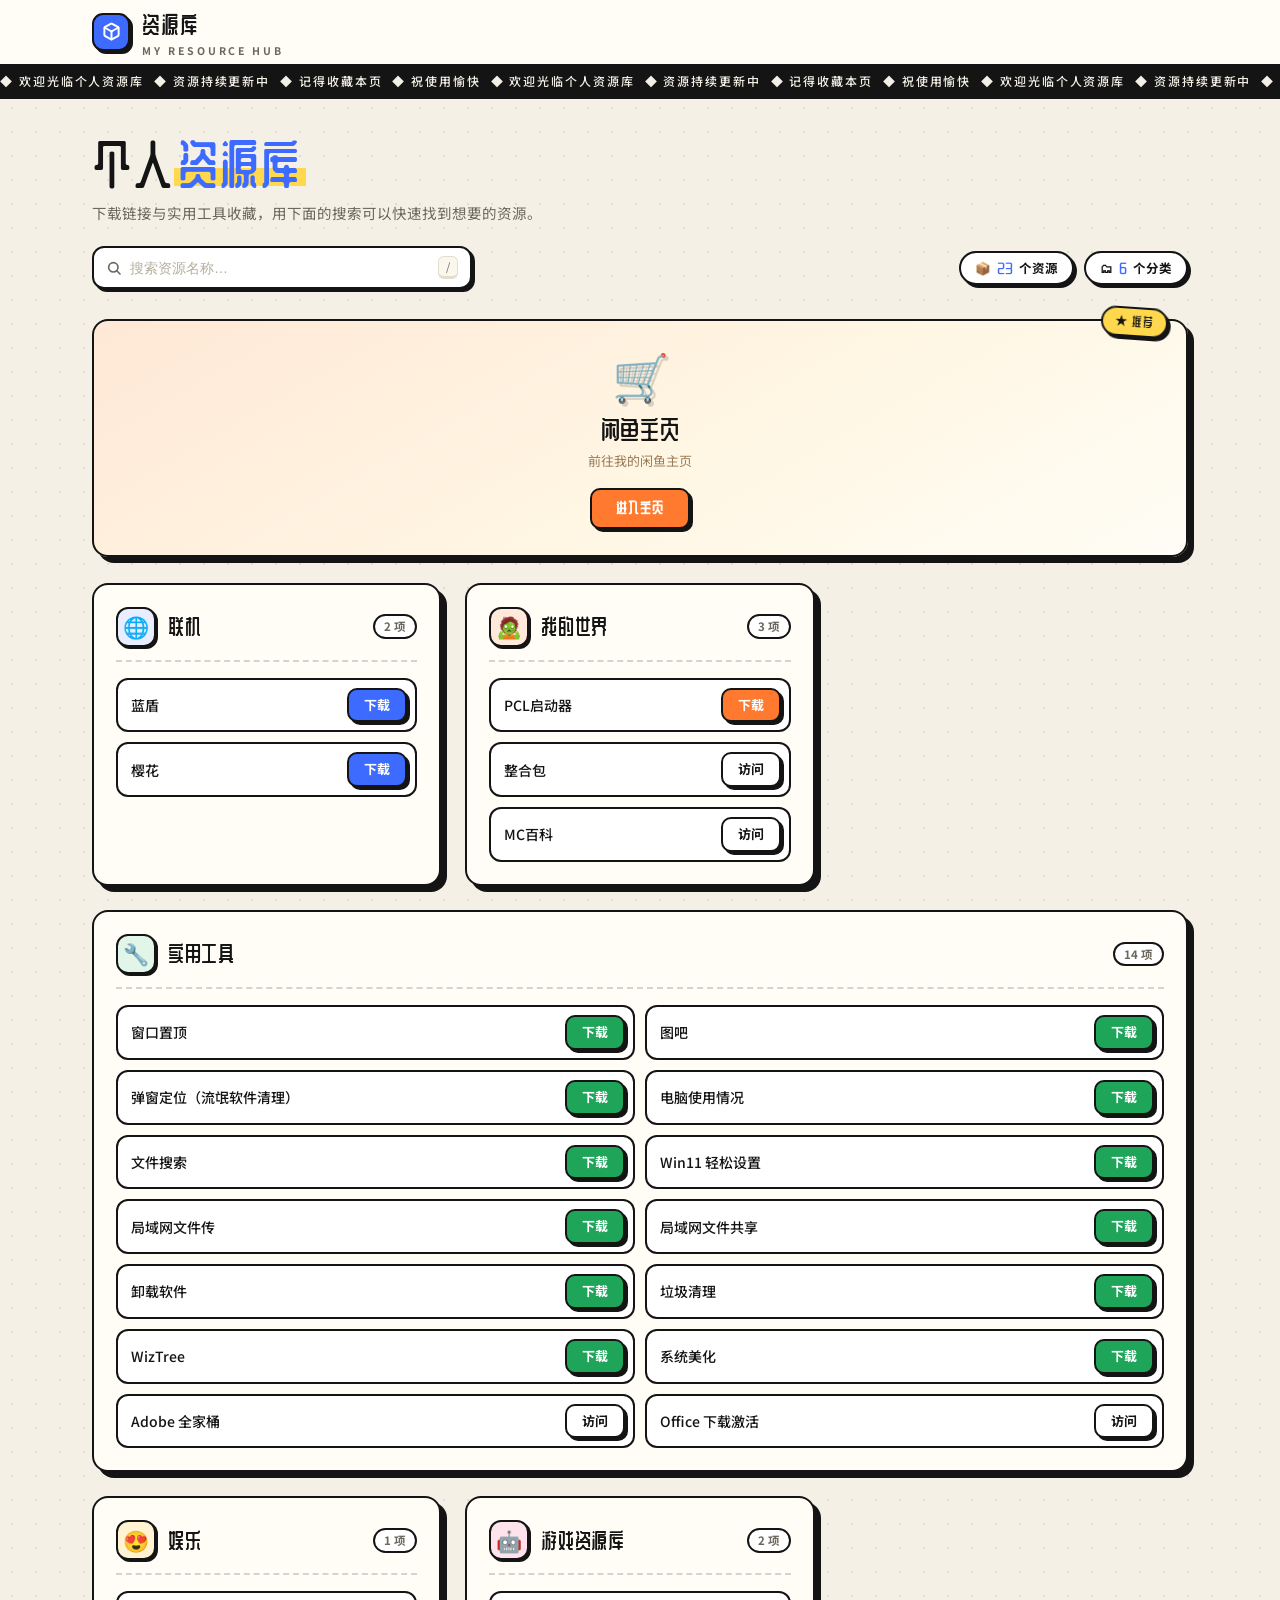
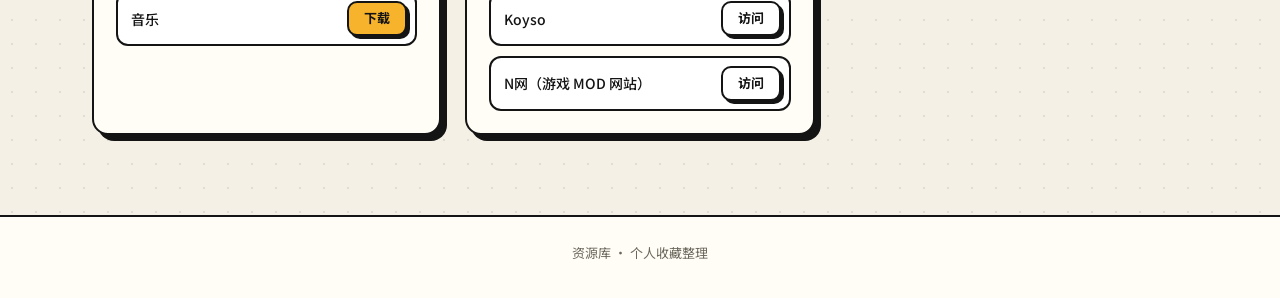
==== index.html @ d159178b "Add files via upload" ====
<!DOCTYPE html>
<html lang="zh-CN">
<head>
<meta charset="UTF-8">
<meta name="viewport" content="width=device-width, initial-scale=1.0">
<title>资源库 · 个人收藏</title>
<link rel="icon" href="data:image/svg+xml,<svg xmlns='http://www.w3.org/2000/svg' viewBox='0 0 100 100'><text y='.9em' font-size='90'>📦</text></svg>">
<link rel="preconnect" href="https://fonts.googleapis.com">
<link rel="preconnect" href="https://fonts.gstatic.com" crossorigin>
<link href="https://fonts.googleapis.com/css2?family=Noto+Sans+SC:wght@400;500;700;900&family=ZCOOL+QingKe+HuangYou&display=swap" rel="stylesheet">
<style>
  /* ===== Reset & Base ===== */
  *, *::before, *::after { box-sizing: border-box; margin: 0; padding: 0; }
  :root {
    --paper: #F4F0E6;
    --ink: #141414;
    --card: #FFFDF6;
    --muted: #6B675C;
    --line: #E3DDCB;
    --accent: #3D6BFF;
    --accent-tint: #E8EEFF;
    --font-display: 'ZCOOL QingKe HuangYou', 'Noto Sans SC', sans-serif;
    --font-body: 'Noto Sans SC', 'PingFang SC', 'Microsoft YaHei', sans-serif;
    --shadow: 6px 6px 0 var(--ink);
    --shadow-sm: 3px 3px 0 var(--ink);
    --r: 16px;
  }
  html { scroll-behavior: smooth; -webkit-text-size-adjust: 100%; }
  body {
    font-family: var(--font-body);
    background: var(--paper);
    background-image: radial-gradient(rgba(20,20,20,.09) 1.2px, transparent 1.2px);
    background-size: 24px 24px;
    color: var(--ink);
    line-height: 1.6;
    min-height: 100vh;
  }
  ::selection { background: var(--accent); color: #fff; }
  a { text-decoration: none; color: inherit; }
  button { font-family: inherit; cursor: pointer; border: none; background: none; color: inherit; }
  :focus-visible { outline: 3px solid var(--accent); outline-offset: 2px; border-radius: 4px; }

  /* ===== Topbar ===== */
  .topbar { position: sticky; top: 0; z-index: 50; background: var(--card); border-bottom: 2px solid var(--ink); }
  .topbar-inner {
    max-width: 1140px; margin: 0 auto; padding: 0 22px; height: 64px;
    display: flex; align-items: center; justify-content: space-between; gap: 12px;
  }
  .logo { display: flex; align-items: center; gap: 12px; font-family: var(--font-display); font-size: 23px; letter-spacing: .04em; }
  .logo-tile {
    width: 38px; height: 38px; flex: none; background: var(--accent); border: 2px solid var(--ink);
    border-radius: 11px; display: grid; place-items: center; color: #fff; box-shadow: var(--shadow-sm);
  }
  .logo-sub { font-family: var(--font-body); font-size: 10.5px; font-weight: 700; color: var(--muted); letter-spacing: .28em; display: block; line-height: 1; margin-top: 2px; }

  /* ===== Ticker ===== */
  .ticker { background: var(--ink); color: var(--paper); overflow: hidden; }
  .ticker-track { display: inline-flex; white-space: nowrap; animation: tick 28s linear infinite; will-change: transform; }
  .ticker-track span { padding: 7px 0; font-size: 12px; font-weight: 500; letter-spacing: .16em; }
  @keyframes tick { to { transform: translateX(-50%); } }

  /* ===== Container / Hero ===== */
  .container { max-width: 1140px; margin: 0 auto; padding: 34px 22px 80px; }
  .hero { margin-bottom: 30px; }
  .hero h1 { font-family: var(--font-display); font-weight: 400; font-size: clamp(34px, 5vw, 52px); line-height: 1.18; letter-spacing: .02em; }
  .hero h1 em {
    font-style: normal; color: var(--accent); padding: 0 .08em;
    background: linear-gradient(transparent 60%, #FFD84D 60% 94%, transparent 94%);
  }
  .hero p { color: var(--muted); margin-top: 6px; font-size: 14.5px; }
  .hero-row { display: flex; flex-wrap: wrap; gap: 14px; align-items: center; justify-content: space-between; margin-top: 22px; }

  /* ===== Search & Chips ===== */
  .search {
    display: flex; align-items: center; gap: 8px; flex: 1; max-width: 380px; min-width: min(300px, 100%);
    background: #fff; border: 2px solid var(--ink); border-radius: 12px; padding: 8px 12px;
    box-shadow: var(--shadow-sm); transition: transform .15s ease, box-shadow .15s ease;
  }
  .search:focus-within { transform: translate(-1px, -1px); box-shadow: 4px 4px 0 var(--ink); }
  .search svg { flex: none; color: var(--muted); }
  .search input { border: none; outline: none; background: none; flex: 1; min-width: 0; font-size: 14px; color: var(--ink); }
  .search input::placeholder { color: #B4AE9D; }
  .search kbd {
    font-family: var(--font-body); font-size: 11px; color: var(--muted); background: #FAF7EE;
    border: 1.5px solid var(--line); border-bottom-width: 3px; border-radius: 6px; padding: 1px 7px;
  }
  .chips { display: flex; gap: 10px; flex-wrap: wrap; }
  .chip {
    display: inline-flex; align-items: center; gap: 6px; border: 2px solid var(--ink); background: #fff;
    border-radius: 999px; padding: 5px 14px; font-size: 12.5px; font-weight: 700; box-shadow: var(--shadow-sm);
  }
  .chip b { font-family: var(--font-display); font-weight: 400; font-size: 16px; color: var(--accent); line-height: 1; }

  /* ===== Grids ===== */
  .featured-grid { display: grid; gap: 24px; grid-template-columns: repeat(auto-fit, minmax(290px, 1fr)); margin-bottom: 26px; }
  .cards-grid { display: grid; gap: 24px; grid-template-columns: repeat(auto-fit, minmax(330px, 1fr)); }
  .featured-grid:empty, .cards-grid:empty { display: none; }
  .card--wide { grid-column: 1 / -1; }
  .card.is-hide { display: none; }

  /* ===== Card ===== */
  .card {
    position: relative; background: var(--card); border: 2px solid var(--ink); border-radius: var(--r);
    box-shadow: var(--shadow); padding: 22px;
    animation: rise .55s cubic-bezier(.2, .7, .3, 1) both;
    animation-delay: calc(var(--i, 0) * 70ms);
    transition: transform .18s ease, box-shadow .18s ease;
  }
  .card:hover { transform: translate(-2px, -2px); box-shadow: 8px 8px 0 var(--ink); }
  @keyframes rise { from { opacity: 0; transform: translateY(16px); } to { opacity: 1; transform: none; } }
  .card-head { display: flex; align-items: center; gap: 12px; margin-bottom: 16px; padding-bottom: 13px; border-bottom: 2px dashed rgba(20,20,20,.18); }
  .emoji-tile {
    width: 40px; height: 40px; flex: none; display: grid; place-items: center; font-size: 21px;
    background: var(--tint, #F1EDE2); border: 2px solid var(--ink); border-radius: 12px; box-shadow: 2px 2px 0 var(--ink);
  }
  .card-title { font-family: var(--font-display); font-weight: 400; font-size: 21px; letter-spacing: .03em; flex: 1; min-width: 0; }
  .card-count { flex: none; font-size: 11.5px; font-weight: 700; color: var(--muted); background: #fff; border: 2px solid var(--ink); border-radius: 999px; padding: 1px 9px; }

  /* ===== Resource Item ===== */
  .res-list { display: flex; flex-direction: column; gap: 10px; }
  .card--wide .res-list.res-cols { display: grid; grid-template-columns: repeat(2, 1fr); }
  .res {
    display: flex; align-items: center; justify-content: space-between; gap: 12px;
    background: #fff; border: 2px solid var(--ink); border-radius: 12px; padding: 8px 8px 8px 13px;
    transition: transform .15s ease, box-shadow .15s ease, background .15s ease;
  }
  .res:hover { transform: translate(-1px, -1px); box-shadow: var(--shadow-sm); background: #FFFDF4; }
  .res-name { font-size: 14px; font-weight: 500; flex: 1; min-width: 0; overflow: hidden; text-overflow: ellipsis; white-space: nowrap; }

  /* ===== Buttons ===== */
  .btn {
    display: inline-flex; align-items: center; justify-content: center; gap: 6px; user-select: none;
    border: 2px solid var(--ink); border-radius: 10px; padding: 5px 15px; min-height: 32px; white-space: nowrap;
    font-size: 13px; font-weight: 700; box-shadow: var(--shadow-sm);
    transition: transform .13s ease, box-shadow .13s ease, background .13s ease;
  }
  .btn--solid { background: var(--accent, var(--accent-tint)); color: #fff; }
  .btn--solid.dark { color: var(--ink); }
  .btn--ghost { background: #fff; color: var(--ink); }
  .btn--ghost:hover { background: var(--tint, #F1EDE2); }
  .btn:hover { transform: translate(-1px, -1px); box-shadow: 4px 4px 0 var(--ink); }
  .btn:active { transform: translate(2px, 2px); box-shadow: 0 0 0 var(--ink); }
  .btn--pending {
    background: repeating-linear-gradient(45deg, #F1EDE2 0 8px, #FAF7EE 8px 16px);
    color: #B4AE9D; border-style: dashed; box-shadow: none; cursor: default;
  }

  /* ===== Featured Card ===== */
  .card--featured {
    --accent: #FF7A2F; --tint: #FFE9DA;
    display: flex; flex-direction: column; align-items: center; justify-content: center;
    text-align: center; min-height: 236px; padding: 30px 26px 26px;
    background: linear-gradient(150deg, #FFE8D6 0%, #FFF6E3 55%, #FFFDF6 100%);
  }
  .ribbon {
    position: absolute; top: -14px; right: 18px; transform: rotate(4deg);
    background: #FFD84D; border: 2px solid var(--ink); border-radius: 999px; padding: 3px 12px;
    font-family: var(--font-display); font-size: 12.5px; letter-spacing: .08em; box-shadow: var(--shadow-sm);
  }
  .f-emoji { font-size: 46px; line-height: 1; margin-bottom: 12px; filter: drop-shadow(3px 3px 0 rgba(20,20,20,.16)); }
  .f-title { font-family: var(--font-display); font-size: 25px; letter-spacing: .03em; }
  .f-sub { font-size: 13px; color: #9A7B57; margin-top: 2px; }
  .feat-btn { margin-top: 16px; padding: 7px 24px; font-size: 14px; font-family: var(--font-display); letter-spacing: .06em; }

  /* ===== Empty / No Result ===== */
  .empty {
    border: 2px dashed var(--ink); border-radius: var(--r); background: #fff;
    padding: 40px 24px; text-align: center; color: var(--muted); font-size: 14px;
  }
  .empty .big { font-size: 42px; display: block; margin-bottom: 10px; }
  #noResult { margin-top: 26px; }

  /* ===== Footer ===== */
  .footer { border-top: 2px solid var(--ink); background: var(--card); text-align: center; padding: 26px 20px 34px; font-size: 13px; color: var(--muted); }
  kbd {
    font-family: var(--font-body); font-size: 11.5px; color: var(--muted); background: #FAF7EE;
    border: 1.5px solid var(--line); border-bottom-width: 3px; border-radius: 6px; padding: 0 6px;
  }

  /* ===== Responsive ===== */
  @media (max-width: 640px) {
    .card--wide .res-list.res-cols { grid-template-columns: 1fr; }
  }
  @media (max-width: 560px) {
    .topbar-inner { height: 58px; padding: 0 16px; }
    .logo { font-size: 19px; }
    .logo-tile { width: 34px; height: 34px; }
    .container { padding: 24px 16px 60px; }
    .card { padding: 18px; border-radius: 14px; }
    .hero-row { flex-direction: column; align-items: stretch; }
    .search { max-width: none; }
    .search kbd { display: none; }
  }
  @media (prefers-reduced-motion: reduce) {
    *, *::before, *::after { animation: none !important; transition: none !important; }
    html { scroll-behavior: auto; }
  }
</style>
</head>
<body>

<!-- ══════════════════════════════════════════════════════
     资源链接配置区【开始】 —— 用记事本打开本文件，只改这一块
     ──────────────────────────────────────────────────────
     格式：
       ##  卡片标题 @表情   → 普通卡片
       ##! 卡片标题 @表情   → 大号「推荐」卡片（放最上面一排）
       ##* 卡片标题 @表情   → 宽卡片（占满一整行，适合资源多）
       名称 | 按钮文字 | 链接   （按钮文字可省略，默认「打开」）
       名称 | 链接
       名称                  （链接留空 → 网页显示「待填写」）
     # 开头的行是注释；空行随意；条目里不要写 HTML 标签
     改完 Ctrl+S 保存（编码 UTF-8），刷新网页生效，
     托管在飞书就把改好的文件重新上传一次。
══════════════════════════════════════════════════════ -->
<script id="resource-config" type="text/plain">
##! 闲鱼主页 @🛒
前往我的闲鱼主页 | 进入主页 | https://m.tb.cn/h.j0x82jk?tk=G3VcTsu96S3

## 联机 @🌐
蓝盾 | 下载 | https://share.feijipan.com/s/MvaT0Op4
樱花 | 下载 | https://share.feijipan.com/s/ZvaT0lAs

## 我的世界 @🧟
PCL启动器 | 下载 | https://share.feijipan.com/s/7BaTFdei
整合包 | 访问 | https://bbsmc.net/
MC百科 | 访问 | https://www.mcmod.cn/

##* 实用工具 @🔧
窗口置顶 | 下载 | https://share.feijipan.com/s/VzaTXVct
图吧 | 下载 | https://share.feijipan.com/s/KY7ASTh4
弹窗定位（流氓软件清理） | 下载 | https://share.feijipan.com/s/KFaTXcsn
电脑使用情况 | 下载 | https://share.feijipan.com/s/r5aTX6gQ
文件搜索 | 下载 | https://share.feijipan.com/s/PBaTXxQa
Win11 轻松设置 | 下载 | https://share.feijipan.com/s/gqaTXgcW
局域网文件传 | 下载 | https://share.feijipan.com/s/WmaTXRXe
局域网文件共享 | 下载 | https://share.feijipan.com/s/jSaTYDuQ
卸载软件 | 下载 | https://share.feijipan.com/s/SdaT2b90
垃圾清理 | 下载 | https://share.feijipan.com/s/cAaT2nOI
WizTree | 下载 | https://share.feijipan.com/s/mydMXDMN
系统美化 | 下载 | https://share.feijipan.com/s/TK8UlGSA
Adobe 全家桶 | 访问 | https://www.yeah6.com/
Office 下载激活 | 访问 | https://www.officetool.plus/zh-cn/

## 娱乐 @😍
音乐 | 下载 | https://share.feijipan.com/s/6EaTNCWm

## 游戏资源库 @🤖
Koyso | 访问 | https://koyso.to/
N网（游戏 MOD 网站） | 访问 | https://www.nexusmods.com/
</script>
<!-- ═══════ 资源链接配置区【结束】═══════ -->

<!-- Topbar -->
<header class="topbar">
  <div class="topbar-inner">
    <a href="./" class="logo">
      <span class="logo-tile" aria-hidden="true">
        <svg width="19" height="19" viewBox="0 0 24 24" fill="none" stroke="currentColor" stroke-width="2.5" stroke-linecap="round" stroke-linejoin="round">
          <path d="M21 16V8a2 2 0 0 0-1-1.73l-7-4a2 2 0 0 0-2 0l-7 4A2 2 0 0 0 3 8v8a2 2 0 0 0 1 1.73l7 4a2 2 0 0 0 2 0l7-4A2 2 0 0 0 21 16z"/>
          <polyline points="3.27 6.96 12 12.01 20.73 6.96"/>
          <line x1="12" y1="22.08" x2="12" y2="12"/>
        </svg>
      </span>
      <span>资源库<span class="logo-sub">MY RESOURCE HUB</span></span>
    </a>
  </div>
  <div class="ticker" aria-hidden="true">
    <div class="ticker-track">
      <span>◆ 欢迎光临个人资源库&nbsp;&nbsp;◆ 资源持续更新中&nbsp;&nbsp;◆ 记得收藏本页&nbsp;&nbsp;◆ 祝使用愉快&nbsp;&nbsp;</span>
      <span>◆ 欢迎光临个人资源库&nbsp;&nbsp;◆ 资源持续更新中&nbsp;&nbsp;◆ 记得收藏本页&nbsp;&nbsp;◆ 祝使用愉快&nbsp;&nbsp;</span>
      <span>◆ 欢迎光临个人资源库&nbsp;&nbsp;◆ 资源持续更新中&nbsp;&nbsp;◆ 记得收藏本页&nbsp;&nbsp;◆ 祝使用愉快&nbsp;&nbsp;</span>
    </div>
  </div>
</header>

<main class="container">

  <!-- Hero -->
  <section class="hero">
    <h1>个人<em>资源库</em></h1>
    <p>下载链接与实用工具收藏，用下面的搜索可以快速找到想要的资源。</p>
    <div class="hero-row">
      <label class="search">
        <svg width="16" height="16" viewBox="0 0 24 24" fill="none" stroke="currentColor" stroke-width="2.5" stroke-linecap="round"><circle cx="11" cy="11" r="7"/><line x1="21" y1="21" x2="16.5" y2="16.5"/></svg>
        <input id="searchInput" type="search" placeholder="搜索资源名称…" aria-label="搜索资源">
        <kbd>/</kbd>
      </label>
      <div class="chips">
        <span class="chip">📦 <b id="statRes">0</b> 个资源</span>
        <span class="chip">🗂 <b id="statCard">0</b> 个分类</span>
      </div>
    </div>
  </section>

  <!-- Featured cards -->
  <section id="featuredGrid" class="featured-grid" aria-label="推荐"></section>

  <!-- Normal cards -->
  <section id="cardsGrid" class="cards-grid" aria-label="资源分类"></section>

  <!-- No result tip -->
  <div id="noResult" class="empty" hidden>🔍 没有找到匹配的资源，换个关键词试试？</div>

  <!-- Empty config tip -->
  <div id="emptyTip" class="empty" hidden>
    <span class="big">📦</span>
    <b>内容整理中</b><br>资源正在上新，敬请期待～
  </div>

</main>

<!-- Footer -->
<footer class="footer">
  资源库 · 个人收藏整理
</footer>

<script src="app.js"></script>

</body>
</html>
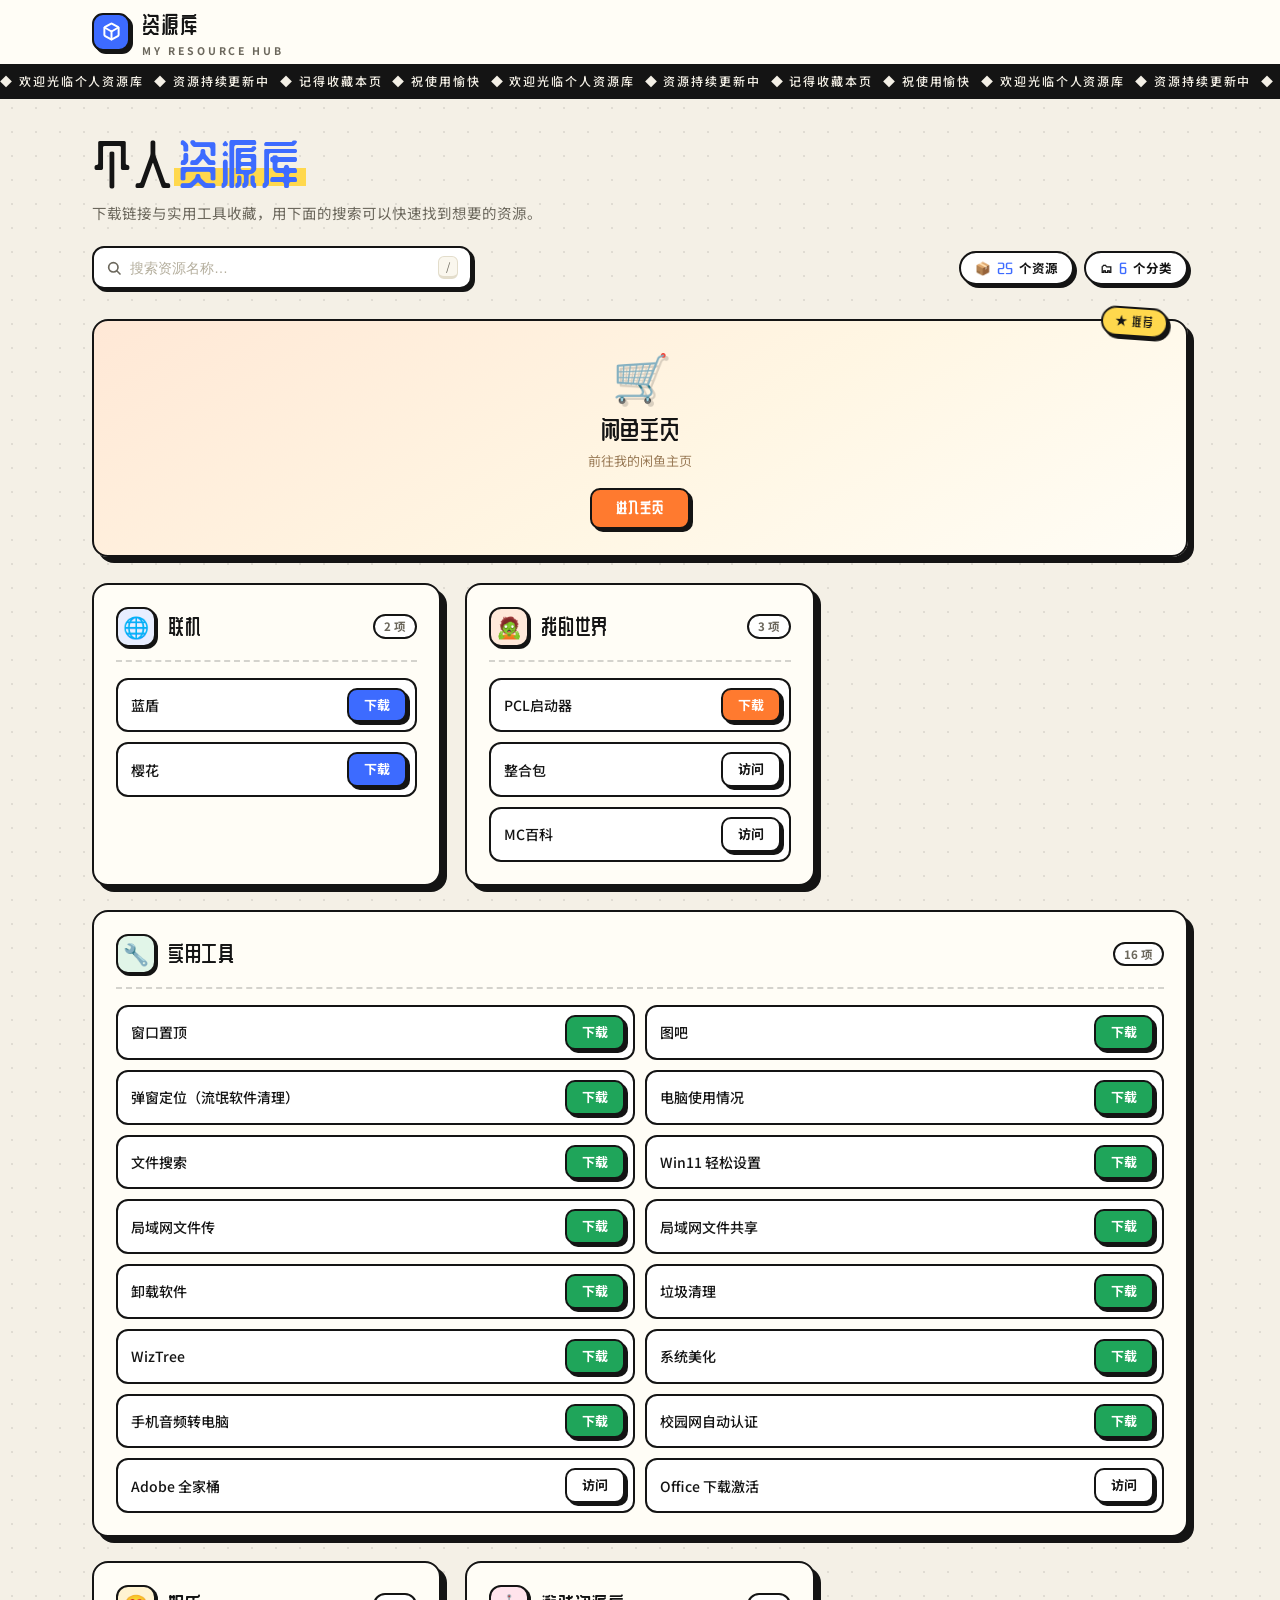
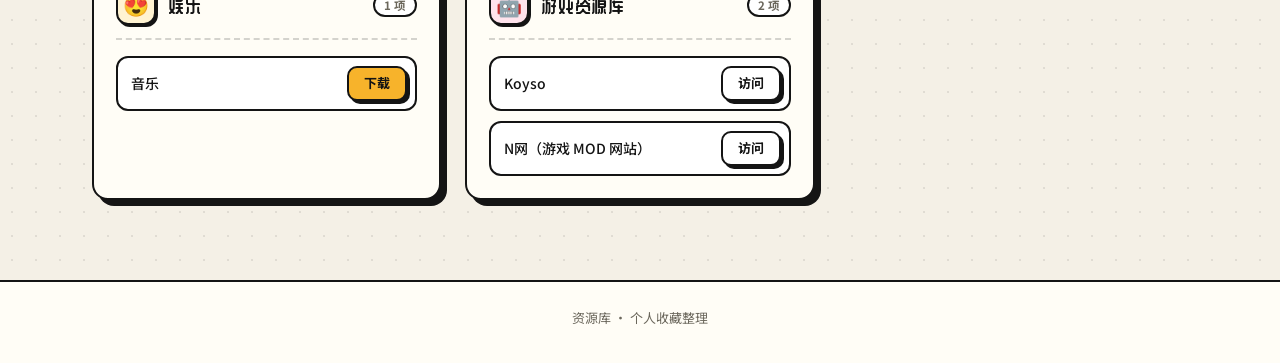
==== commit 2d901baa: "Add files via upload" ====
--- a/index.html
+++ b/index.html
@@ -199,57 +199,7 @@
 </head>
 <body>
 
-<!-- ══════════════════════════════════════════════════════
-     资源链接配置区【开始】 —— 用记事本打开本文件，只改这一块
-     ──────────────────────────────────────────────────────
-     格式：
-       ##  卡片标题 @表情   → 普通卡片
-       ##! 卡片标题 @表情   → 大号「推荐」卡片（放最上面一排）
-       ##* 卡片标题 @表情   → 宽卡片（占满一整行，适合资源多）
-       名称 | 按钮文字 | 链接   （按钮文字可省略，默认「打开」）
-       名称 | 链接
-       名称                  （链接留空 → 网页显示「待填写」）
-     # 开头的行是注释；空行随意；条目里不要写 HTML 标签
-     改完 Ctrl+S 保存（编码 UTF-8），刷新网页生效，
-     托管在飞书就把改好的文件重新上传一次。
-══════════════════════════════════════════════════════ -->
-<script id="resource-config" type="text/plain">
-##! 闲鱼主页 @🛒
-前往我的闲鱼主页 | 进入主页 | https://m.tb.cn/h.j0x82jk?tk=G3VcTsu96S3
-
-## 联机 @🌐
-蓝盾 | 下载 | https://share.feijipan.com/s/MvaT0Op4
-樱花 | 下载 | https://share.feijipan.com/s/ZvaT0lAs
-
-## 我的世界 @🧟
-PCL启动器 | 下载 | https://share.feijipan.com/s/7BaTFdei
-整合包 | 访问 | https://bbsmc.net/
-MC百科 | 访问 | https://www.mcmod.cn/
-
-##* 实用工具 @🔧
-窗口置顶 | 下载 | https://share.feijipan.com/s/VzaTXVct
-图吧 | 下载 | https://share.feijipan.com/s/KY7ASTh4
-弹窗定位（流氓软件清理） | 下载 | https://share.feijipan.com/s/KFaTXcsn
-电脑使用情况 | 下载 | https://share.feijipan.com/s/r5aTX6gQ
-文件搜索 | 下载 | https://share.feijipan.com/s/PBaTXxQa
-Win11 轻松设置 | 下载 | https://share.feijipan.com/s/gqaTXgcW
-局域网文件传 | 下载 | https://share.feijipan.com/s/WmaTXRXe
-局域网文件共享 | 下载 | https://share.feijipan.com/s/jSaTYDuQ
-卸载软件 | 下载 | https://share.feijipan.com/s/SdaT2b90
-垃圾清理 | 下载 | https://share.feijipan.com/s/cAaT2nOI
-WizTree | 下载 | https://share.feijipan.com/s/mydMXDMN
-系统美化 | 下载 | https://share.feijipan.com/s/TK8UlGSA
-Adobe 全家桶 | 访问 | https://www.yeah6.com/
-Office 下载激活 | 访问 | https://www.officetool.plus/zh-cn/
-
-## 娱乐 @😍
-音乐 | 下载 | https://share.feijipan.com/s/6EaTNCWm
-
-## 游戏资源库 @🤖
-Koyso | 访问 | https://koyso.to/
-N网（游戏 MOD 网站） | 访问 | https://www.nexusmods.com/
-</script>
-<!-- ═══════ 资源链接配置区【结束】═══════ -->
+<!-- 资源数据保存在 data.json；也可打开 admin.html 在线增删。前台逻辑在 app.js -->
 
 <!-- Topbar -->
 <header class="topbar">
@@ -270,6 +220,9 @@
       <span>◆ 欢迎光临个人资源库&nbsp;&nbsp;◆ 资源持续更新中&nbsp;&nbsp;◆ 记得收藏本页&nbsp;&nbsp;◆ 祝使用愉快&nbsp;&nbsp;</span>
       <span>◆ 欢迎光临个人资源库&nbsp;&nbsp;◆ 资源持续更新中&nbsp;&nbsp;◆ 记得收藏本页&nbsp;&nbsp;◆ 祝使用愉快&nbsp;&nbsp;</span>
       <span>◆ 欢迎光临个人资源库&nbsp;&nbsp;◆ 资源持续更新中&nbsp;&nbsp;◆ 记得收藏本页&nbsp;&nbsp;◆ 祝使用愉快&nbsp;&nbsp;</span>
+      <span>◆ 欢迎光临个人资源库&nbsp;&nbsp;◆ 资源持续更新中&nbsp;&nbsp;◆ 记得收藏本页&nbsp;&nbsp;◆ 祝使用愉快&nbsp;&nbsp;</span>
+      <span>◆ 欢迎光临个人资源库&nbsp;&nbsp;◆ 资源持续更新中&nbsp;&nbsp;◆ 记得收藏本页&nbsp;&nbsp;◆ 祝使用愉快&nbsp;&nbsp;</span>
+
     </div>
   </div>
 </header>
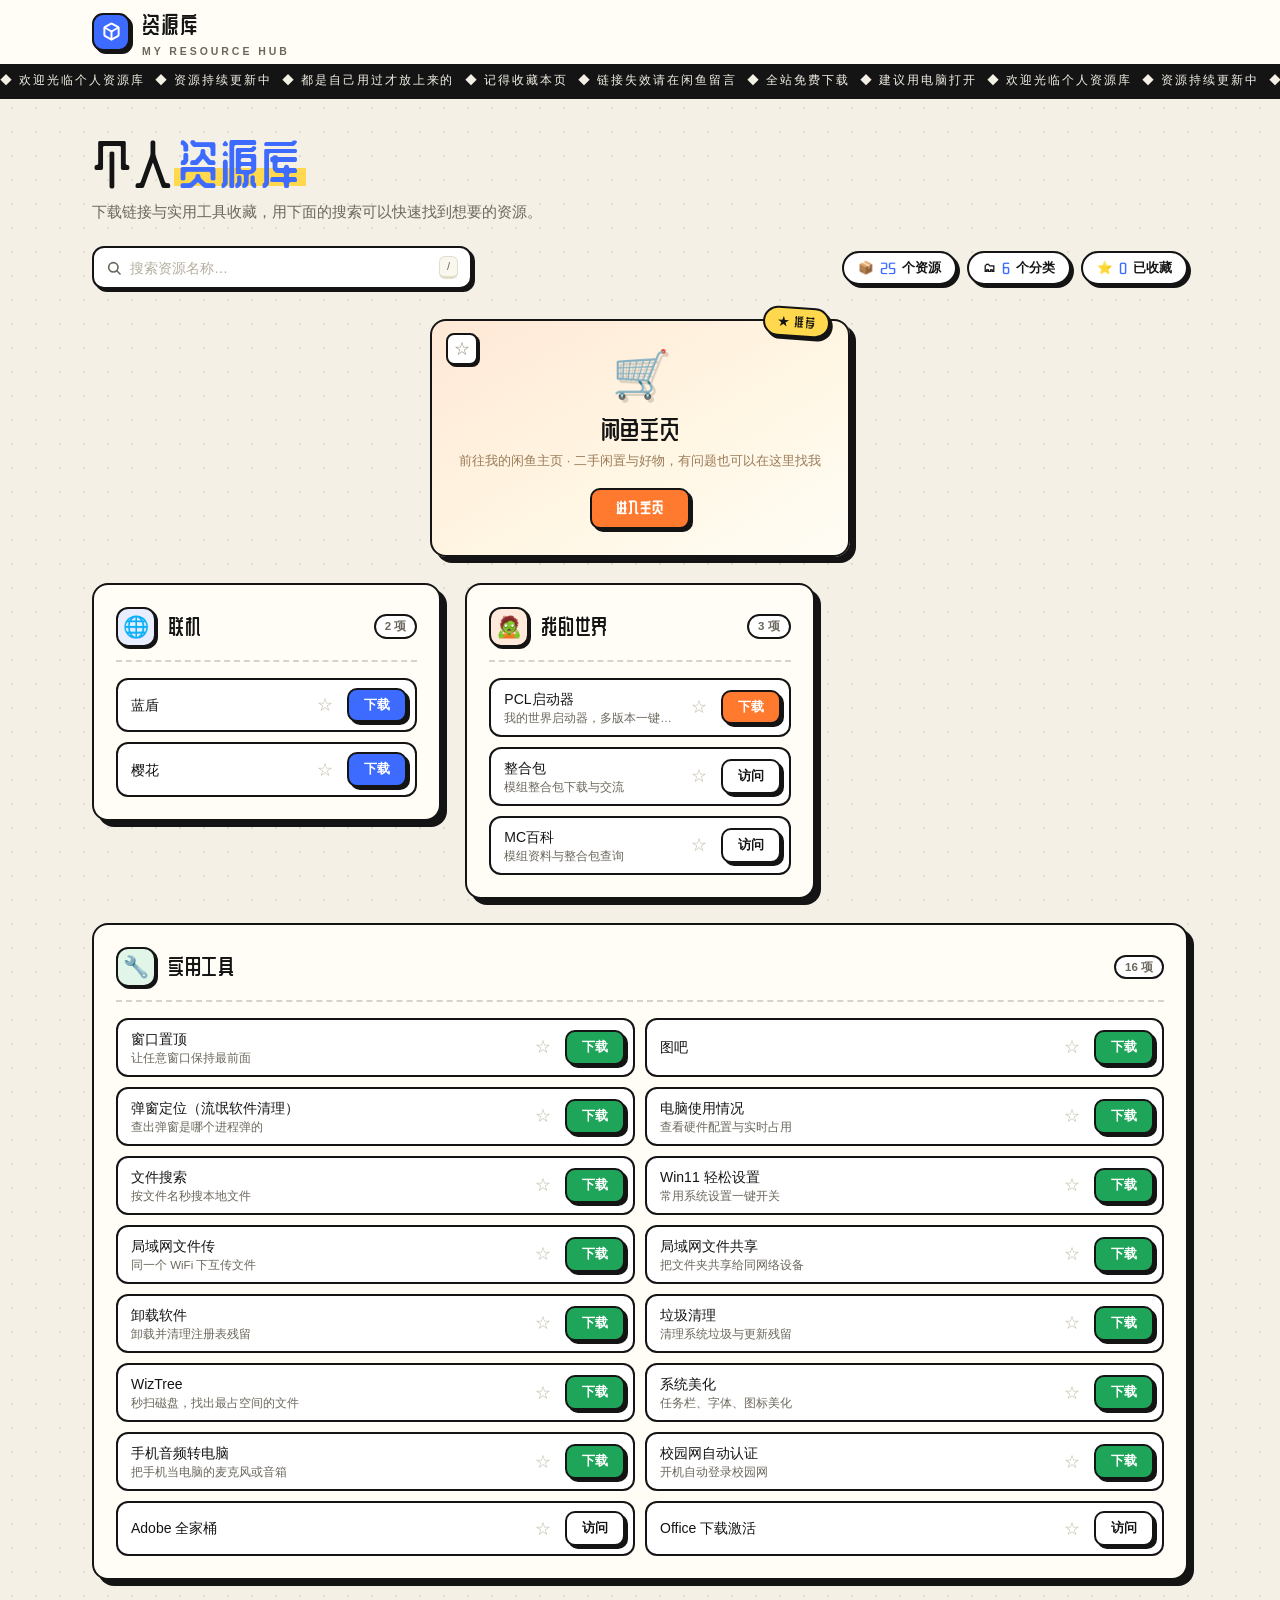
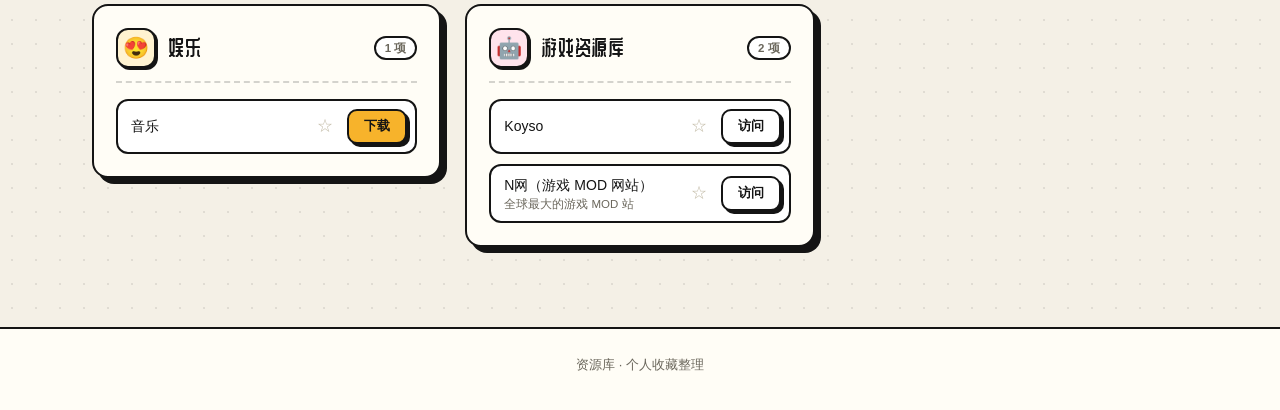
==== commit 415fe7c1: "Add files via upload" ====
--- a/index.html
+++ b/index.html
@@ -5,9 +5,20 @@
 <meta name="viewport" content="width=device-width, initial-scale=1.0">
 <title>资源库 · 个人收藏</title>
 <link rel="icon" href="data:image/svg+xml,<svg xmlns='http://www.w3.org/2000/svg' viewBox='0 0 100 100'><text y='.9em' font-size='90'>📦</text></svg>">
-<link rel="preconnect" href="https://fonts.googleapis.com">
-<link rel="preconnect" href="https://fonts.gstatic.com" crossorigin>
-<link href="https://fonts.googleapis.com/css2?family=Noto+Sans+SC:wght@400;500;700;900&family=ZCOOL+QingKe+HuangYou&display=swap" rel="stylesheet">
+<meta name="description" content="个人资源库：常用软件、系统工具、联机工具与游戏资源的下载收藏夹，支持搜索。">
+<meta name="theme-color" content="#F4F0E6">
+<!-- 分享卡片：上线后把下面两个 og:image / twitter:image 换成 https://xxxxx-89w.pages.dev/og.png（微信只认绝对地址） -->
+<meta property="og:type" content="website">
+<meta property="og:site_name" content="资源库">
+<meta property="og:title" content="资源库 · 个人收藏">
+<meta property="og:description" content="常用软件、系统工具、联机工具与游戏资源，一处收藏，随时下载。">
+<meta property="og:image" content="./og.png">
+<meta property="og:image:width" content="1200">
+<meta property="og:image:height" content="630">
+<meta name="twitter:card" content="summary_large_image">
+<meta name="twitter:image" content="./og.png">
+<!-- 标题字体已自托管到 fonts/（原 Google Fonts 在国内不可达）；正文改用系统字体，零下载 -->
+<link rel="stylesheet" href="./fonts/zcool.css">
 <style>
   /* ===== Reset & Base ===== */
   *, *::before, *::after { box-sizing: border-box; margin: 0; padding: 0; }
@@ -19,8 +30,8 @@
     --line: #E3DDCB;
     --accent: #3D6BFF;
     --accent-tint: #E8EEFF;
-    --font-display: 'ZCOOL QingKe HuangYou', 'Noto Sans SC', sans-serif;
-    --font-body: 'Noto Sans SC', 'PingFang SC', 'Microsoft YaHei', sans-serif;
+    --font-display: 'ZCOOL QingKe HuangYou', 'PingFang SC', 'Microsoft YaHei', sans-serif;
+    --font-body: -apple-system, BlinkMacSystemFont, 'PingFang SC', 'HarmonyOS Sans SC', 'Microsoft YaHei', 'Noto Sans SC', sans-serif;
     --shadow: 6px 6px 0 var(--ink);
     --shadow-sm: 3px 3px 0 var(--ink);
     --r: 16px;
@@ -38,6 +49,7 @@
   ::selection { background: var(--accent); color: #fff; }
   a { text-decoration: none; color: inherit; }
   button { font-family: inherit; cursor: pointer; border: none; background: none; color: inherit; }
+  [hidden] { display: none !important; }
   :focus-visible { outline: 3px solid var(--accent); outline-offset: 2px; border-radius: 4px; }
 
   /* ===== Topbar ===== */
@@ -92,8 +104,8 @@
   .chip b { font-family: var(--font-display); font-weight: 400; font-size: 16px; color: var(--accent); line-height: 1; }
 
   /* ===== Grids ===== */
-  .featured-grid { display: grid; gap: 24px; grid-template-columns: repeat(auto-fit, minmax(290px, 1fr)); margin-bottom: 26px; }
-  .cards-grid { display: grid; gap: 24px; grid-template-columns: repeat(auto-fit, minmax(330px, 1fr)); }
+  .featured-grid { display: grid; gap: 24px; grid-template-columns: repeat(auto-fit, minmax(290px, 420px)); justify-content: center; margin-bottom: 26px; }
+  .cards-grid { display: grid; gap: 24px; grid-template-columns: repeat(auto-fit, minmax(330px, 1fr)); align-items: start; }
   .featured-grid:empty, .cards-grid:empty { display: none; }
   .card--wide { grid-column: 1 / -1; }
   .card.is-hide { display: none; }
@@ -120,12 +132,55 @@
   .res-list { display: flex; flex-direction: column; gap: 10px; }
   .card--wide .res-list.res-cols { display: grid; grid-template-columns: repeat(2, 1fr); }
   .res {
-    display: flex; align-items: center; justify-content: space-between; gap: 12px;
+    display: flex; align-items: center; justify-content: space-between; gap: 8px;
     background: #fff; border: 2px solid var(--ink); border-radius: 12px; padding: 8px 8px 8px 13px;
     transition: transform .15s ease, box-shadow .15s ease, background .15s ease;
   }
   .res:hover { transform: translate(-1px, -1px); box-shadow: var(--shadow-sm); background: #FFFDF4; }
-  .res-name { font-size: 14px; font-weight: 500; flex: 1; min-width: 0; overflow: hidden; text-overflow: ellipsis; white-space: nowrap; }
+  .res-main { flex: 1; min-width: 0; display: flex; flex-direction: column; }
+  .res-name { font-size: 14px; font-weight: 500; overflow: hidden; text-overflow: ellipsis; white-space: nowrap; }
+  .res-desc { font-size: 11.5px; line-height: 1.45; color: var(--muted); overflow: hidden; text-overflow: ellipsis; white-space: nowrap; }
+
+  /* ===== 收藏星标 ===== */
+  .res-star {
+    flex: none; width: 28px; height: 28px; display: grid; place-items: center;
+    font-size: 16px; line-height: 1; border-radius: 8px; color: #C6BFAC;
+    font-family: 'Segoe UI Symbol', 'Apple Symbols', 'Noto Sans Symbols 2', sans-serif;
+    transition: color .15s ease, transform .15s ease;
+  }
+  .res-star:hover { color: var(--ink); transform: scale(1.18); }
+  .res-star.is-on { color: #F7B32B; }
+  .feat-star {
+    position: absolute; top: 12px; left: 14px; width: 32px; height: 32px; color: #9C957F;
+    background: #fff; border: 2px solid var(--ink); box-shadow: 2px 2px 0 var(--ink);
+  }
+
+  /* ===== 我的常用（收藏 + 最近打开） ===== */
+  .fav-panel {
+    border: 2px solid var(--ink); border-radius: var(--r); background: var(--card);
+    box-shadow: var(--shadow); padding: 18px 20px; margin-bottom: 26px;
+  }
+  .fav-head { display: flex; align-items: center; gap: 10px; }
+  .fav-head h2 { font-family: var(--font-display); font-weight: 400; font-size: 19px; letter-spacing: .03em; }
+  .fav-count { font-size: 11.5px; font-weight: 700; color: var(--muted); background: #fff; border: 2px solid var(--ink); border-radius: 999px; padding: 1px 9px; }
+  .fav-clear {
+    margin-left: auto; font-size: 12px; font-weight: 700; color: var(--muted);
+    border: 2px solid var(--line); border-radius: 999px; padding: 3px 12px; background: #fff;
+    transition: color .15s ease, border-color .15s ease;
+  }
+  .fav-clear:hover { color: var(--ink); border-color: var(--ink); }
+  .fav-sub { font-size: 11.5px; font-weight: 700; color: var(--muted); letter-spacing: .14em; margin: 16px 0 8px; }
+  .fav-empty { font-size: 13px; color: var(--muted); padding: 4px 0; }
+  #favList { margin-top: 12px; }
+  .recent-row { display: flex; flex-wrap: wrap; gap: 8px; }
+  .recent-chip {
+    display: inline-flex; align-items: center; max-width: 100%;
+    font-size: 12.5px; font-weight: 500; background: #fff; border: 2px solid var(--ink);
+    border-radius: 999px; padding: 3px 12px; transition: background .15s ease;
+  }
+  .recent-chip span { overflow: hidden; text-overflow: ellipsis; white-space: nowrap; }
+  .recent-chip:hover { background: var(--accent-tint); }
+  .card--featured.is-link { cursor: pointer; }
 
   /* ===== Buttons ===== */
   .btn {
@@ -199,7 +254,7 @@
 </head>
 <body>
 
-<!-- 资源数据保存在 data.json；也可打开 admin.html 在线增删。前台逻辑在 app.js -->
+<!-- 资源数据保存在 data.json；也可打开 xyg.html 在线增删。前台逻辑在 app.js -->
 
 <!-- Topbar -->
 <header class="topbar">
@@ -217,12 +272,12 @@
   </div>
   <div class="ticker" aria-hidden="true">
     <div class="ticker-track">
-      <span>◆ 欢迎光临个人资源库&nbsp;&nbsp;◆ 资源持续更新中&nbsp;&nbsp;◆ 记得收藏本页&nbsp;&nbsp;◆ 祝使用愉快&nbsp;&nbsp;</span>
-      <span>◆ 欢迎光临个人资源库&nbsp;&nbsp;◆ 资源持续更新中&nbsp;&nbsp;◆ 记得收藏本页&nbsp;&nbsp;◆ 祝使用愉快&nbsp;&nbsp;</span>
-      <span>◆ 欢迎光临个人资源库&nbsp;&nbsp;◆ 资源持续更新中&nbsp;&nbsp;◆ 记得收藏本页&nbsp;&nbsp;◆ 祝使用愉快&nbsp;&nbsp;</span>
-      <span>◆ 欢迎光临个人资源库&nbsp;&nbsp;◆ 资源持续更新中&nbsp;&nbsp;◆ 记得收藏本页&nbsp;&nbsp;◆ 祝使用愉快&nbsp;&nbsp;</span>
-      <span>◆ 欢迎光临个人资源库&nbsp;&nbsp;◆ 资源持续更新中&nbsp;&nbsp;◆ 记得收藏本页&nbsp;&nbsp;◆ 祝使用愉快&nbsp;&nbsp;</span>
-
+      <span>◆ 欢迎光临个人资源库&nbsp;&nbsp;◆ 资源持续更新中&nbsp;&nbsp;◆ 都是自己用过才放上来的&nbsp;&nbsp;◆ 记得收藏本页&nbsp;&nbsp;◆ 链接失效请在闲鱼留言&nbsp;&nbsp;◆ 全站免费下载&nbsp;&nbsp;◆ 建议用电脑打开&nbsp;&nbsp;</span>
+      <span>◆ 欢迎光临个人资源库&nbsp;&nbsp;◆ 资源持续更新中&nbsp;&nbsp;◆ 都是自己用过才放上来的&nbsp;&nbsp;◆ 记得收藏本页&nbsp;&nbsp;◆ 链接失效请在闲鱼留言&nbsp;&nbsp;◆ 全站免费下载&nbsp;&nbsp;◆ 建议用电脑打开&nbsp;&nbsp;</span>
+      <span>◆ 欢迎光临个人资源库&nbsp;&nbsp;◆ 资源持续更新中&nbsp;&nbsp;◆ 都是自己用过才放上来的&nbsp;&nbsp;◆ 记得收藏本页&nbsp;&nbsp;◆ 链接失效请在闲鱼留言&nbsp;&nbsp;◆ 全站免费下载&nbsp;&nbsp;◆ 建议用电脑打开&nbsp;&nbsp;</span>
+      <span>◆ 欢迎光临个人资源库&nbsp;&nbsp;◆ 资源持续更新中&nbsp;&nbsp;◆ 都是自己用过才放上来的&nbsp;&nbsp;◆ 记得收藏本页&nbsp;&nbsp;◆ 链接失效请在闲鱼留言&nbsp;&nbsp;◆ 全站免费下载&nbsp;&nbsp;◆ 建议用电脑打开&nbsp;&nbsp;</span>
+      <span>◆ 欢迎光临个人资源库&nbsp;&nbsp;◆ 资源持续更新中&nbsp;&nbsp;◆ 都是自己用过才放上来的&nbsp;&nbsp;◆ 记得收藏本页&nbsp;&nbsp;◆ 链接失效请在闲鱼留言&nbsp;&nbsp;◆ 全站免费下载&nbsp;&nbsp;◆ 建议用电脑打开&nbsp;&nbsp;</span>
+      <span>◆ 欢迎光临个人资源库&nbsp;&nbsp;◆ 资源持续更新中&nbsp;&nbsp;◆ 都是自己用过才放上来的&nbsp;&nbsp;◆ 记得收藏本页&nbsp;&nbsp;◆ 链接失效请在闲鱼留言&nbsp;&nbsp;◆ 全站免费下载&nbsp;&nbsp;◆ 建议用电脑打开&nbsp;&nbsp;</span>
     </div>
   </div>
 </header>
@@ -242,7 +297,22 @@
       <div class="chips">
         <span class="chip">📦 <b id="statRes">0</b> 个资源</span>
         <span class="chip">🗂 <b id="statCard">0</b> 个分类</span>
+        <span class="chip">⭐ <b id="statFav">0</b> 已收藏</span>
       </div>
+    </div>
+  </section>
+
+  <!-- 我的常用：收藏与最近打开，数据只存在本机浏览器 -->
+  <section id="favSection" class="fav-panel" aria-label="我的常用" hidden>
+    <div class="fav-head">
+      <h2>我的常用</h2>
+      <span id="favCount" class="fav-count">0</span>
+      <button id="favClear" class="fav-clear" type="button" hidden>清空收藏</button>
+    </div>
+    <div id="favList" class="res-list"></div>
+    <div id="recentWrap" hidden>
+      <p class="fav-sub">最近打开</p>
+      <div id="recentRow" class="recent-row"></div>
     </div>
   </section>
 
--- a/fonts/zcool.css
+++ b/fonts/zcool.css
@@ -0,0 +1,737 @@
+@font-face {
+  font-family: 'ZCOOL QingKe HuangYou';
+  font-style: normal;
+  font-weight: 400;
+  font-display: swap;
+  src: url(./zcool/zcool-01.woff2) format('woff2');
+  unicode-range: U+fee3, U+fef3, U+ff03-ff04, U+ff07, U+ff0a, U+ff17-ff19, U+ff1c-ff1d, U+ff20-ff3a, U+ff3c, U+ff3e-ff5b, U+ff5d, U+ff61-ff65, U+ff67-ff6a, U+ff6c, U+ff6f-ff78, U+ff7a-ff7d, U+ff80-ff84, U+ff86, U+ff89-ff8e, U+ff92, U+ff97-ff9b, U+ff9d-ff9f, U+ffe0-ffe4, U+ffe6, U+ffe9, U+ffeb, U+ffed, U+fffc, U+1f004, U+1f170-1f171, U+1f192-1f195, U+1f198-1f19a, U+1f1e6-1f1e8;
+}
+@font-face {
+  font-family: 'ZCOOL QingKe HuangYou';
+  font-style: normal;
+  font-weight: 400;
+  font-display: swap;
+  src: url(./zcool/zcool-02.woff2) format('woff2');
+  unicode-range: U+f0a7, U+f0b2, U+f0b7, U+f0c9, U+f0d8, U+f0da, U+f0dc-f0dd, U+f0e0, U+f0e6, U+f0eb, U+f0fc, U+f101, U+f104-f105, U+f107, U+f10b, U+f11b, U+f14b, U+f18a, U+f193, U+f1d6-f1d7, U+f244, U+f27a, U+f296, U+f2ae, U+f471, U+f4b3, U+f610-f611, U+f880-f881, U+f8ec, U+f8f5, U+f8ff, U+f901, U+f90a, U+f92c-f92d, U+f934, U+f937, U+f941, U+f965, U+f967, U+f969, U+f96b, U+f96f, U+f974, U+f978-f979, U+f97e, U+f981, U+f98a, U+f98e, U+f997, U+f99c, U+f9b2, U+f9b5, U+f9ba, U+f9be, U+f9ca, U+f9d0-f9d1, U+f9dd, U+f9e0-f9e1, U+f9e4, U+f9f7, U+fa00-fa01, U+fa08, U+fa0a, U+fa11, U+fb01-fb02, U+fdfc, U+fe0e, U+fe30-fe31, U+fe33-fe44, U+fe49-fe52, U+fe54-fe57, U+fe59-fe66, U+fe68-fe6b, U+fe8e, U+fe92-fe93, U+feae, U+feb8, U+fecb-fecc, U+fee0;
+}
+@font-face {
+  font-family: 'ZCOOL QingKe HuangYou';
+  font-style: normal;
+  font-weight: 400;
+  font-display: swap;
+  src: url(./zcool/zcool-03.woff2) format('woff2');
+  unicode-range: U+9f83, U+9f85-9f8d, U+9f90-9f91, U+9f94-9f96, U+9f98, U+9f9b-9f9c, U+9f9e, U+9fa0, U+9fa2, U+9ff0-9fff, U+a001, U+a007, U+a025, U+a046-a047, U+a057, U+a072, U+a078-a079, U+a083, U+a085, U+a100, U+a118, U+a132, U+a134, U+a1f4, U+a242, U+a4a6, U+a4aa, U+a4b0-a4b1, U+a4b3, U+a9c1-a9c2, U+ac00-ac01, U+ac04, U+ac08, U+ac10-ac11, U+ac13-ac16, U+ac19, U+ac1c-ac1d, U+ac24, U+ac70-ac71, U+ac74, U+ac77-ac78, U+ac80-ac81, U+ac83, U+ac8c, U+ac90, U+ac9f-aca0, U+aca8-aca9, U+acac, U+acb0, U+acbd, U+acc1, U+acc4, U+ace0-ace1, U+ace4, U+ace8, U+acf3, U+acf5, U+acfc-acfd, U+ad00, U+ad0c, U+ad11, U+ad1c, U+ad34, U+ad50, U+ad64, U+ad6c, U+ad70, U+ad74, U+ad7f, U+ad81, U+ad8c, U+adc0, U+adc8, U+addc, U+ade0, U+adf8-adf9, U+adfc, U+ae00, U+ae08-ae09, U+ae0b, U+ae30, U+ae34, U+ae38, U+ae40, U+ae4a, U+ae4c, U+ae54, U+ae68, U+aebc, U+aed8, U+af2c-af2d;
+}
+@font-face {
+  font-family: 'ZCOOL QingKe HuangYou';
+  font-style: normal;
+  font-weight: 400;
+  font-display: swap;
+  src: url(./zcool/zcool-04.woff2) format('woff2');
+  unicode-range: U+9e30-9e33, U+9e35-9e3b, U+9e3e, U+9e40-9e44, U+9e46-9e4e, U+9e51, U+9e53, U+9e55-9e58, U+9e5a-9e5c, U+9e5e-9e63, U+9e66-9e6e, U+9e71, U+9e73, U+9e75, U+9e78-9e79, U+9e7c-9e7e, U+9e82, U+9e86-9e88, U+9e8b-9e8c, U+9e90-9e91, U+9e93, U+9e95, U+9e97, U+9e9d, U+9ea4-9ea5, U+9ea9-9eaa, U+9eb4-9eb5, U+9eb8-9eba, U+9ebc-9ebf, U+9ec3, U+9ec9, U+9ecd, U+9ed0, U+9ed2-9ed3, U+9ed5-9ed6, U+9ed9, U+9edc-9edd, U+9edf-9ee0, U+9ee2, U+9ee5, U+9ee7-9eea, U+9eef, U+9ef1, U+9ef3-9ef4, U+9ef6, U+9ef9, U+9efb-9efc, U+9efe, U+9f0b, U+9f0d, U+9f10, U+9f14, U+9f17, U+9f19, U+9f22, U+9f29, U+9f2c, U+9f2f, U+9f31, U+9f37, U+9f39, U+9f3d-9f3e, U+9f41, U+9f4a-9f4b, U+9f51-9f52, U+9f61-9f63, U+9f66-9f67, U+9f80-9f81;
+}
+@font-face {
+  font-family: 'ZCOOL QingKe HuangYou';
+  font-style: normal;
+  font-weight: 400;
+  font-display: swap;
+  src: url(./zcool/zcool-05.woff2) format('woff2');
+  unicode-range: U+9c82-9c83, U+9c85-9c8c, U+9c8e-9c92, U+9c94-9c9b, U+9c9e-9ca3, U+9ca5-9ca7, U+9ca9, U+9cab, U+9cad-9cae, U+9cb1-9cb7, U+9cb9-9cbd, U+9cbf-9cc0, U+9cc3, U+9cc5-9cc7, U+9cc9-9cd1, U+9cd3-9cda, U+9cdc-9cdd, U+9cdf, U+9ce1-9ce3, U+9ce5, U+9ce9, U+9cee-9cef, U+9cf3-9cf4, U+9cf6, U+9cfc-9cfd, U+9d02, U+9d08-9d09, U+9d12, U+9d1b, U+9d1e, U+9d26, U+9d28, U+9d37, U+9d3b, U+9d3f, U+9d51, U+9d59, U+9d5c-9d5d, U+9d5f-9d61, U+9d6c, U+9d70, U+9d72, U+9d7a, U+9d7e, U+9d84, U+9d89, U+9d8f, U+9d92, U+9daf, U+9db4, U+9db8, U+9dbc, U+9dc4, U+9dc7, U+9dc9, U+9dd7, U+9ddf, U+9df2, U+9df9-9dfa, U+9e0a, U+9e11, U+9e1a, U+9e1e, U+9e20, U+9e22, U+9e28-9e2c, U+9e2e-9e2f;
+}
+@font-face {
+  font-family: 'ZCOOL QingKe HuangYou';
+  font-style: normal;
+  font-weight: 400;
+  font-display: swap;
+  src: url(./zcool/zcool-06.woff2) format('woff2');
+  unicode-range: U+9a80, U+9a83, U+9a85, U+9a88-9a8a, U+9a8d-9a8e, U+9a90, U+9a92-9a93, U+9a95-9a96, U+9a98-9a99, U+9a9b-9aa2, U+9aa5, U+9aa7, U+9aaf-9ab1, U+9ab5-9ab6, U+9ab9-9aba, U+9ac0-9ac4, U+9ac8, U+9acb-9acc, U+9ace-9acf, U+9ad1-9ad2, U+9ad9, U+9adf, U+9ae1, U+9ae3, U+9aea-9aeb, U+9aed-9aef, U+9af4, U+9af9, U+9afb, U+9b03-9b04, U+9b06, U+9b08, U+9b0d, U+9b0f-9b10, U+9b13, U+9b18, U+9b1a, U+9b1f, U+9b22-9b23, U+9b25, U+9b27-9b28, U+9b2a, U+9b2f, U+9b31-9b32, U+9b3b, U+9b43, U+9b46-9b49, U+9b4d-9b4e, U+9b51, U+9b56, U+9b58, U+9b5a, U+9b5c, U+9b5f, U+9b61-9b62, U+9b6f, U+9b77, U+9b80, U+9b88, U+9b8b, U+9b8e, U+9b91, U+9b9f-9ba0, U+9ba8, U+9baa-9bab, U+9bad-9bae, U+9bb0-9bb1, U+9bb8, U+9bc9-9bca, U+9bd3, U+9bd6, U+9bdb, U+9be8, U+9bf0-9bf1, U+9c02, U+9c10, U+9c15, U+9c24, U+9c2d, U+9c32, U+9c39, U+9c3b, U+9c40, U+9c47-9c49, U+9c53, U+9c57, U+9c64, U+9c72, U+9c77-9c78, U+9c7b, U+9c7f-9c80;
+}
+@font-face {
+  font-family: 'ZCOOL QingKe HuangYou';
+  font-style: normal;
+  font-weight: 400;
+  font-display: swap;
+  src: url(./zcool/zcool-07.woff2) format('woff2');
+  unicode-range: U+98dd, U+98e1-98e2, U+98e7-98ea, U+98ec, U+98ee-98ef, U+98f2, U+98f4, U+98fc-98fe, U+9903, U+9905, U+9908, U+990a, U+990c-990d, U+9913-9914, U+9918, U+991a-991b, U+991e, U+9921, U+9928, U+992c, U+992e, U+9935, U+9938-9939, U+993d-993e, U+9945, U+994b-994c, U+9951-9952, U+9954-9955, U+9957, U+995e, U+9963, U+9966-9969, U+996b-996c, U+996f, U+9974-9975, U+9977-9979, U+997d-997e, U+9980-9981, U+9983-9984, U+9987, U+998a-998b, U+998d-9991, U+9993-9995, U+9997-9998, U+99a5, U+99ab, U+99ad-99ae, U+99b1, U+99b3-99b4, U+99bc, U+99bf, U+99c1, U+99c3-99c6, U+99cc, U+99d0, U+99d2, U+99d5, U+99db, U+99dd, U+99e1, U+99ed, U+99f1, U+99ff, U+9a01, U+9a03-9a04, U+9a0e-9a0f, U+9a11-9a13, U+9a19, U+9a1b, U+9a28, U+9a2b, U+9a30, U+9a32, U+9a37, U+9a40, U+9a45, U+9a4a, U+9a4d-9a4e, U+9a52, U+9a55, U+9a57, U+9a5a-9a5b, U+9a5f, U+9a62, U+9a65, U+9a69, U+9a6b, U+9a6e, U+9a75, U+9a77-9a7a, U+9a7d;
+}
+@font-face {
+  font-family: 'ZCOOL QingKe HuangYou';
+  font-style: normal;
+  font-weight: 400;
+  font-display: swap;
+  src: url(./zcool/zcool-08.woff2) format('woff2');
+  unicode-range: U+975b-975c, U+9763, U+9765-9766, U+976c-976d, U+9773, U+9776, U+977a, U+977c, U+9784-9785, U+978e-978f, U+9791-9792, U+9794-9795, U+9798, U+979a, U+979e, U+97a3, U+97a5-97a6, U+97a8, U+97ab-97ac, U+97ae-97af, U+97b2, U+97b4, U+97c6, U+97cb-97cc, U+97d3, U+97d8, U+97dc, U+97e1, U+97ea-97eb, U+97ee, U+97fb, U+97fe-97ff, U+9801-9803, U+9805-9806, U+9808, U+980c, U+9810-9814, U+9817-9818, U+981e, U+9820-9821, U+9824, U+9828, U+982b-982d, U+9830, U+9834, U+9838-9839, U+983c, U+9846, U+984d-984f, U+9851-9852, U+9854-9855, U+9857-9858, U+985a-985b, U+9862-9863, U+9865, U+9867, U+986b, U+986f-9871, U+9877-9878, U+987c, U+9880, U+9883, U+9885, U+9889, U+988b-988f, U+9893-9895, U+9899-989b, U+989e-989f, U+98a1-98a2, U+98a5-98a7, U+98a9, U+98af, U+98b1, U+98b6, U+98ba, U+98be, U+98c3-98c4, U+98c6-98c8, U+98cf-98d6, U+98da-98db;
+}
+@font-face {
+  font-family: 'ZCOOL QingKe HuangYou';
+  font-style: normal;
+  font-weight: 400;
+  font-display: swap;
+  src: url(./zcool/zcool-09.woff2) format('woff2');
+  unicode-range: U+95c4-95ca, U+95cc-95cd, U+95d4-95d6, U+95d8, U+95e1-95e2, U+95e9, U+95f0-95f1, U+95f3, U+95f6, U+95fc, U+95fe-95ff, U+9602-9604, U+9606-960d, U+960f, U+9611-9613, U+9615-9617, U+9619-961b, U+961d, U+9621, U+9628, U+962f, U+963c-963e, U+9641-9642, U+9649, U+9654, U+965b-965f, U+9661, U+9663, U+9665, U+9667-9668, U+966c, U+9670, U+9672-9674, U+9678, U+967a, U+967d, U+9682, U+9685, U+9688, U+968a, U+968d-968e, U+9695, U+9697-9698, U+969e, U+96a0, U+96a3-96a4, U+96a8, U+96aa, U+96b0-96b1, U+96b3-96b4, U+96b7-96b9, U+96bb-96bd, U+96c9, U+96cb, U+96ce, U+96d1-96d2, U+96d6, U+96d9, U+96db-96dc, U+96de, U+96e0, U+96e3, U+96e9, U+96eb, U+96f0-96f2, U+96f9, U+96ff, U+9701-9702, U+9705, U+9708, U+970a, U+970e-970f, U+9711, U+9719, U+9727, U+972a, U+972d, U+9730, U+973d, U+9742, U+9744, U+9748-9749, U+9750-9751, U+975a;
+}
+@font-face {
+  font-family: 'ZCOOL QingKe HuangYou';
+  font-style: normal;
+  font-weight: 400;
+  font-display: swap;
+  src: url(./zcool/zcool-10.woff2) format('woff2');
+  unicode-range: U+94f5, U+94f7, U+94f9, U+94fb-94fd, U+94ff, U+9503-9504, U+9506-9507, U+9509-950a, U+950d-950f, U+9511-9518, U+951a-9520, U+9522, U+9528-952d, U+9530-953a, U+953c-953f, U+9543-9546, U+9548-9550, U+9552-9555, U+9557-955b, U+955d-9568, U+956a-956d, U+9570-9574, U+9583, U+9586, U+9589, U+958e-958f, U+9591-9592, U+9594, U+9598-9599, U+959e-95a0, U+95a2-95a6, U+95a8-95b2, U+95b4, U+95b8-95c3;
+}
+@font-face {
+  font-family: 'ZCOOL QingKe HuangYou';
+  font-style: normal;
+  font-weight: 400;
+  font-display: swap;
+  src: url(./zcool/zcool-11.woff2) format('woff2');
+  unicode-range: U+941c-942b, U+942d-942e, U+9432-9433, U+9435, U+9438, U+943a, U+943e, U+9444, U+944a, U+9451-9452, U+945a, U+9462-9463, U+9465, U+9470-9487, U+948a-9492, U+9494-9498, U+949a, U+949c-949d, U+94a1, U+94a3-94a4, U+94a8, U+94aa-94ad, U+94af, U+94b2, U+94b4-94ba, U+94bc-94c0, U+94c4, U+94c6-94db, U+94de-94ec, U+94ee-94f1, U+94f3;
+}
+@font-face {
+  font-family: 'ZCOOL QingKe HuangYou';
+  font-style: normal;
+  font-weight: 400;
+  font-display: swap;
+  src: url(./zcool/zcool-12.woff2) format('woff2');
+  unicode-range: U+92ec-92ed, U+92f0, U+92f3, U+92f8, U+92fc, U+9304, U+9306, U+9310, U+9312, U+9315, U+9318, U+931a, U+931e, U+9320-9322, U+9324, U+9326-9329, U+932b-932c, U+932f, U+9331-9332, U+9335-9336, U+933e, U+9340-9341, U+934a-9360, U+9362-9363, U+9365-936b, U+936e, U+9375, U+937e, U+9382, U+938a, U+938c, U+938f, U+9393-9394, U+9396-9397, U+939a, U+93a2, U+93a7, U+93ac-93cd, U+93d0-93d1, U+93d6-93d8, U+93de-93df, U+93e1-93e2, U+93e4, U+93f8, U+93fb, U+93fd, U+940e-941a;
+}
+@font-face {
+  font-family: 'ZCOOL QingKe HuangYou';
+  font-style: normal;
+  font-weight: 400;
+  font-display: swap;
+  src: url(./zcool/zcool-13.woff2) format('woff2');
+  unicode-range: U+9163-9164, U+9169, U+9170, U+9172, U+9174, U+9179-917a, U+917d-917e, U+9182-9183, U+9185, U+918c-918d, U+9190-9191, U+919a, U+919c, U+91a1-91a4, U+91a8, U+91aa-91af, U+91b4-91b5, U+91b8, U+91ba, U+91be, U+91c0-91c1, U+91c6, U+91c8, U+91cb, U+91d0, U+91d2, U+91d7-91d8, U+91dd, U+91e3, U+91e6-91e7, U+91ed, U+91f0, U+91f5, U+91f9, U+9200, U+9205, U+9207-920a, U+920d-920e, U+9210, U+9214-9215, U+921c, U+921e, U+9221, U+9223-9227, U+9229-922a, U+922d, U+9234-9235, U+9237, U+9239-923a, U+923c-9240, U+9244-9246, U+9249, U+924e-924f, U+9251, U+9253, U+9257, U+925b, U+925e, U+9262, U+9264-9266, U+9268, U+926c, U+926f, U+9271, U+927b, U+927e, U+9280, U+9283, U+9285-928a, U+928e, U+9291, U+9293, U+9296, U+9298, U+929c-929d, U+92a8, U+92ab-92ae, U+92b3, U+92b6-92b7, U+92b9, U+92c1, U+92c5-92c6, U+92c8, U+92cc, U+92d0, U+92d2, U+92e4, U+92ea;
+}
+@font-face {
+  font-family: 'ZCOOL QingKe HuangYou';
+  font-style: normal;
+  font-weight: 400;
+  font-display: swap;
+  src: url(./zcool/zcool-14.woff2) format('woff2');
+  unicode-range: U+9004, U+900b, U+9011, U+9015-9016, U+901e, U+9021, U+9026, U+902d, U+902f, U+9031, U+9035-9036, U+9039-903a, U+9041, U+9044-9046, U+904a, U+904f-9052, U+9054-9055, U+9058-9059, U+905b-905e, U+9060-9062, U+9068-9069, U+906f, U+9072, U+9074, U+9076-907a, U+907c-907d, U+9081, U+9083, U+9085, U+9087-908b, U+908f, U+9095, U+9097, U+9099-909b, U+909d, U+90a0-90a1, U+90a8-90a9, U+90ac, U+90b0, U+90b2-90b4, U+90b6, U+90b8, U+90ba, U+90bd-90be, U+90c3-90c5, U+90c7-90c8, U+90cf-90d0, U+90d3, U+90d5, U+90d7, U+90da-90dc, U+90de, U+90e2, U+90e4, U+90e6-90e7, U+90ea-90eb, U+90ef, U+90f4-90f5, U+90f7, U+90fe-9100, U+9104, U+9109, U+910c, U+9112, U+9114-9115, U+9118, U+911c, U+911e, U+9120, U+9122-9123, U+9127, U+912d, U+912f-9132, U+9139-913a, U+9143, U+9146, U+9149-914a, U+914c, U+914e-9150, U+9154, U+9157, U+915a, U+915d-915e, U+9161-9162;
+}
+@font-face {
+  font-family: 'ZCOOL QingKe HuangYou';
+  font-style: normal;
+  font-weight: 400;
+  font-display: swap;
+  src: url(./zcool/zcool-15.woff2) format('woff2');
+  unicode-range: U+8e41-8e42, U+8e47, U+8e49-8e4b, U+8e50-8e53, U+8e59-8e5a, U+8e5f-8e60, U+8e64, U+8e69, U+8e6c, U+8e70, U+8e74, U+8e76, U+8e7a-8e7c, U+8e7f, U+8e84-8e85, U+8e87, U+8e89, U+8e8b, U+8e8d, U+8e8f-8e90, U+8e94, U+8e99, U+8e9c, U+8e9e, U+8eaa, U+8eac, U+8eb0, U+8eb6, U+8ec0, U+8ec6, U+8eca-8ece, U+8ed2, U+8eda, U+8edf, U+8ee2, U+8eeb, U+8ef8, U+8efb-8efe, U+8f03, U+8f09, U+8f0b, U+8f12-8f15, U+8f1b, U+8f1d, U+8f1f, U+8f29-8f2a, U+8f2f, U+8f36, U+8f38, U+8f3b, U+8f3e-8f3f, U+8f44-8f45, U+8f49, U+8f4d-8f4e, U+8f5f, U+8f6b, U+8f6d, U+8f71-8f73, U+8f75-8f76, U+8f78-8f7a, U+8f7c, U+8f7e, U+8f81-8f82, U+8f84, U+8f87, U+8f8a-8f8b, U+8f8d-8f8f, U+8f94-8f95, U+8f97-8f9a, U+8fa6, U+8fad-8faf, U+8fb2, U+8fb5-8fb7, U+8fba-8fbc, U+8fbf, U+8fc2, U+8fcb, U+8fcd, U+8fd3, U+8fd5, U+8fd7, U+8fda, U+8fe2-8fe5, U+8fe8-8fe9, U+8fee, U+8ff3-8ff4, U+8ff8, U+8ffa;
+}
+@font-face {
+  font-family: 'ZCOOL QingKe HuangYou';
+  font-style: normal;
+  font-weight: 400;
+  font-display: swap;
+  src: url(./zcool/zcool-16.woff2) format('woff2');
+  unicode-range: U+8cbd, U+8cbf-8cc4, U+8cc7-8cc8, U+8cca, U+8ccd, U+8cd1, U+8cd3, U+8cdb-8cdc, U+8cde, U+8ce0, U+8ce2-8ce4, U+8ce6-8ce8, U+8cea, U+8ced, U+8cf4, U+8cf8, U+8cfa, U+8cfc-8cfd, U+8d04-8d05, U+8d07-8d08, U+8d0a, U+8d0d, U+8d0f, U+8d13-8d14, U+8d16, U+8d1b, U+8d20, U+8d30, U+8d32-8d33, U+8d36, U+8d3b, U+8d3d, U+8d40, U+8d42-8d43, U+8d45-8d46, U+8d48-8d4a, U+8d4d, U+8d51, U+8d53, U+8d55, U+8d59, U+8d5c-8d5d, U+8d5f, U+8d61, U+8d66-8d67, U+8d6a, U+8d6d, U+8d71, U+8d73, U+8d84, U+8d90-8d91, U+8d94-8d95, U+8d99, U+8da8, U+8daf, U+8db1, U+8db5, U+8db8, U+8dba, U+8dbc, U+8dbf, U+8dc2, U+8dc4, U+8dc6, U+8dcb, U+8dce-8dcf, U+8dd6-8dd7, U+8dda-8ddb, U+8dde, U+8de1, U+8de3-8de4, U+8de9, U+8deb-8dec, U+8df0-8df1, U+8df6-8dfd, U+8e05, U+8e07, U+8e09-8e0a, U+8e0c, U+8e0e, U+8e10, U+8e14, U+8e1d-8e1f, U+8e23, U+8e26, U+8e2b-8e31, U+8e34-8e35, U+8e39-8e3a, U+8e3d, U+8e40;
+}
+@font-face {
+  font-family: 'ZCOOL QingKe HuangYou';
+  font-style: normal;
+  font-weight: 400;
+  font-display: swap;
+  src: url(./zcool/zcool-17.woff2) format('woff2');
+  unicode-range: U+8b80, U+8b83, U+8b8a, U+8b8c, U+8b90, U+8b93, U+8b99-8b9a, U+8ba0, U+8ba3, U+8ba5-8ba7, U+8baa-8bac, U+8bb4-8bb5, U+8bb7, U+8bb9, U+8bc2-8bc3, U+8bc5, U+8bcb-8bcc, U+8bce-8bd0, U+8bd2-8bd4, U+8bd6, U+8bd8-8bd9, U+8bdc, U+8bdf, U+8be3-8be4, U+8be7-8be9, U+8beb-8bec, U+8bee, U+8bf0, U+8bf2-8bf3, U+8bf6, U+8bf9, U+8bfc-8bfd, U+8bff-8c00, U+8c02, U+8c04, U+8c06-8c07, U+8c0c, U+8c0f, U+8c11-8c12, U+8c14-8c1b, U+8c1d-8c21, U+8c24-8c25, U+8c27, U+8c2a-8c2c, U+8c2e-8c30, U+8c32-8c36, U+8c3f, U+8c47-8c4c, U+8c4e-8c50, U+8c54-8c56, U+8c62, U+8c68, U+8c6c, U+8c73, U+8c78, U+8c7a, U+8c82, U+8c85, U+8c89-8c8a, U+8c8d-8c8e, U+8c90, U+8c93-8c94, U+8c98, U+8c9d-8c9e, U+8ca0-8ca2, U+8ca7-8cac, U+8caf-8cb0, U+8cb3-8cb4, U+8cb6-8cb9, U+8cbb-8cbc;
+}
+@font-face {
+  font-family: 'ZCOOL QingKe HuangYou';
+  font-style: normal;
+  font-weight: 400;
+  font-display: swap;
+  src: url(./zcool/zcool-18.woff2) format('woff2');
+  unicode-range: U+8a15-8a18, U+8a1a-8a1b, U+8a1d, U+8a1f, U+8a22-8a23, U+8a25, U+8a2b, U+8a2d, U+8a31, U+8a33-8a34, U+8a36-8a38, U+8a3a, U+8a3c, U+8a3e, U+8a40-8a41, U+8a46, U+8a48, U+8a50, U+8a52, U+8a54-8a55, U+8a58, U+8a5b, U+8a5d-8a63, U+8a66, U+8a69-8a6b, U+8a6d-8a6e, U+8a70, U+8a72-8a73, U+8a7a, U+8a85, U+8a87, U+8a8a, U+8a8c-8a8d, U+8a90-8a92, U+8a95, U+8a98, U+8aa0-8aa1, U+8aa3-8aa6, U+8aa8-8aa9, U+8aac-8aae, U+8ab0, U+8ab2, U+8ab8-8ab9, U+8abc, U+8abe-8abf, U+8ac7, U+8acf, U+8ad2, U+8ad6-8ad7, U+8adb-8adc, U+8adf, U+8ae1, U+8ae6-8ae8, U+8aeb, U+8aed-8aee, U+8af1, U+8af3-8af4, U+8af7-8af8, U+8afa, U+8afe, U+8b00-8b02, U+8b07, U+8b0a, U+8b0c, U+8b0e, U+8b10, U+8b17, U+8b19, U+8b1b, U+8b1d, U+8b20-8b21, U+8b26, U+8b28, U+8b2c, U+8b33, U+8b39, U+8b3e-8b3f, U+8b41, U+8b45, U+8b49, U+8b4c, U+8b4f, U+8b57-8b58, U+8b5a, U+8b5c, U+8b5e, U+8b60, U+8b6c, U+8b6f-8b70, U+8b72, U+8b74, U+8b77, U+8b7d;
+}
+@font-face {
+  font-family: 'ZCOOL QingKe HuangYou';
+  font-style: normal;
+  font-weight: 400;
+  font-display: swap;
+  src: url(./zcool/zcool-19.woff2) format('woff2');
+  unicode-range: U+8882, U+8884-8886, U+8888, U+888f, U+8892-8893, U+889b, U+88a2, U+88a4, U+88a6, U+88a8, U+88aa, U+88ae, U+88b1, U+88b4, U+88b7, U+88bc, U+88c0, U+88c6-88c9, U+88ce-88cf, U+88d1-88d3, U+88d8, U+88db-88dd, U+88df, U+88e1-88e3, U+88e5, U+88e8, U+88ec, U+88f0-88f1, U+88f3-88f4, U+88fc-88fe, U+8900, U+8902, U+8906-8907, U+8909-890c, U+8912-8915, U+8918-891b, U+8921, U+8925, U+892b, U+8930, U+8932, U+8934, U+8936, U+893b, U+893d, U+8941, U+894c, U+8955-8956, U+8959, U+895c, U+895e-8960, U+8966, U+896a, U+896c, U+896f-8970, U+8972, U+897b, U+897e, U+8980, U+8983, U+8985, U+8987-8988, U+898c, U+898f, U+8993, U+8997, U+899a, U+89a1, U+89a7, U+89a9-89aa, U+89b2-89b3, U+89b7, U+89c0, U+89c7, U+89ca-89cc, U+89ce-89d1, U+89d6, U+89da, U+89dc, U+89de, U+89e5, U+89e7, U+89eb, U+89ef, U+89f1, U+89f3-89f4, U+89f8, U+89ff, U+8a01-8a03, U+8a07-8a0a, U+8a0e-8a0f, U+8a13;
+}
+@font-face {
+  font-family: 'ZCOOL QingKe HuangYou';
+  font-style: normal;
+  font-weight: 400;
+  font-display: swap;
+  src: url(./zcool/zcool-20.woff2) format('woff2');
+  unicode-range: U+86f4, U+86f8-86f9, U+86fb, U+86fe, U+8703, U+8706-870a, U+870d, U+8711-8713, U+871a, U+871e, U+8722-8723, U+8725, U+8729, U+872e, U+8731, U+8734, U+8737, U+873a-873b, U+873e-8740, U+8742, U+8747-8748, U+8753, U+8755, U+8757-8758, U+875d, U+875f, U+8762-8766, U+8768, U+876e, U+8770, U+8772, U+8775, U+8778, U+877b-877e, U+8782, U+8785, U+8788, U+878b, U+8793, U+8797, U+879a, U+879e-87a0, U+87a2-87a3, U+87a8, U+87ab-87ad, U+87af, U+87b3, U+87b5, U+87bd, U+87c0, U+87c4, U+87c6, U+87ca-87cb, U+87d1-87d2, U+87db-87dc, U+87de, U+87e0, U+87e5, U+87ea, U+87ec, U+87ee, U+87f2-87f3, U+87fb, U+87fd-87fe, U+8802-8803, U+8805, U+880a-880b, U+880d, U+8813-8816, U+8819, U+881b, U+881f, U+8821, U+8823, U+8831-8832, U+8835-8836, U+8839, U+883b-883c, U+8844, U+8846, U+884a, U+884e, U+8852-8853, U+8855, U+8859, U+885b, U+885d-885e, U+8862, U+8864, U+8869-886a, U+886e-886f, U+8872, U+8879, U+887d-887f;
+}
+@font-face {
+  font-family: 'ZCOOL QingKe HuangYou';
+  font-style: normal;
+  font-weight: 400;
+  font-display: swap;
+  src: url(./zcool/zcool-21.woff2) format('woff2');
+  unicode-range: U+8548, U+854e, U+8553, U+8556-8557, U+8559, U+855e, U+8561, U+8564-8565, U+8568-856a, U+856d, U+856f-8570, U+8572, U+8576, U+8579-857b, U+8580, U+8585-8586, U+8588, U+858a, U+858f, U+8591, U+8594, U+8599, U+859c, U+85a2, U+85a4, U+85a6, U+85a8-85a9, U+85ab-85ac, U+85ae, U+85b7-85b9, U+85be, U+85c1, U+85c7, U+85cd, U+85d0, U+85d3, U+85d5, U+85dc-85dd, U+85df-85e0, U+85e5-85e6, U+85e8-85ea, U+85f4, U+85f9, U+85fe-85ff, U+8602, U+8605-8607, U+860a-860b, U+8616, U+8618, U+861a, U+8627, U+8629, U+862d, U+8638, U+863c, U+863f, U+864d, U+864f, U+8652-8655, U+865b-865c, U+865f, U+8662, U+8667, U+866c, U+866e, U+8671, U+8675, U+867a-867c, U+867f, U+868b, U+868d, U+8693, U+869c-869d, U+86a1, U+86a3-86a4, U+86a7-86a9, U+86ac, U+86af-86b1, U+86b4-86b6, U+86ba, U+86c0, U+86c4, U+86c6, U+86c9-86ca, U+86cd-86d1, U+86d4, U+86d8, U+86de-86df, U+86e4, U+86e6, U+86e9, U+86ed, U+86ef-86f3;
+}
+@font-face {
+  font-family: 'ZCOOL QingKe HuangYou';
+  font-style: normal;
+  font-weight: 400;
+  font-display: swap;
+  src: url(./zcool/zcool-22.woff2) format('woff2');
+  unicode-range: U+83c5, U+83c8-83c9, U+83cb, U+83d1, U+83d3-83d6, U+83d8, U+83db, U+83dd, U+83df, U+83e1, U+83e5, U+83ea-83eb, U+83f0, U+83f4, U+83f8-83f9, U+83fb, U+83fd, U+83ff, U+8401, U+8406, U+840a-840b, U+840f, U+8411, U+8418, U+841c, U+8420, U+8422-8424, U+8426, U+8429, U+842c, U+8438-8439, U+843b-843c, U+843f, U+8446-8447, U+8449, U+844e, U+8451-8452, U+8456, U+8459-845a, U+845c, U+8462, U+8466, U+846d, U+846f-8470, U+8473, U+8476-8478, U+847a, U+847d, U+8484-8485, U+8487, U+8489, U+848c, U+848e, U+8490, U+8493-8494, U+8497, U+849b, U+849e-849f, U+84a1, U+84a5, U+84a8, U+84af, U+84b4, U+84b9-84bf, U+84c1-84c2, U+84c5-84c7, U+84ca-84cb, U+84cd, U+84d0-84d1, U+84d3, U+84d6, U+84df-84e0, U+84e2-84e3, U+84e5-84e7, U+84ee, U+84f3, U+84f6, U+84fa, U+84fc, U+84ff-8500, U+850c, U+8511, U+8514-8515, U+8517-8518, U+851f, U+8523, U+8525-8526, U+8529, U+852b, U+852d, U+8532, U+8534-8535, U+8538-853a, U+853c, U+8543, U+8545;
+}
+@font-face {
+  font-family: 'ZCOOL QingKe HuangYou';
+  font-style: normal;
+  font-weight: 400;
+  font-display: swap;
+  src: url(./zcool/zcool-23.woff2) format('woff2');
+  unicode-range: U+82bc, U+82be, U+82c0-82c2, U+82c4-82c8, U+82ca-82cc, U+82ce, U+82d0, U+82d2-82d3, U+82d5-82d6, U+82d8-82d9, U+82dc-82de, U+82e0-82e4, U+82e7, U+82e9-82eb, U+82ed-82ee, U+82f3-82f4, U+82f7-82f8, U+82fa-8301, U+8306-8308, U+830c-830d, U+830f, U+8311, U+8313-8315, U+8318, U+831a-831b, U+831d, U+8324, U+8327, U+832a, U+832c-832d, U+832f, U+8331-8334, U+833a-833c, U+8340, U+8343-8345, U+8347-8348, U+834a, U+834c, U+834f, U+8351, U+8356, U+8358-835c, U+835e, U+8360, U+8364-8366, U+8368-836a, U+836c-836e, U+8373, U+8378, U+837b-837d, U+837f-8380, U+8382, U+8388, U+838a-838b, U+8392, U+8394, U+8396, U+8398-8399, U+839b-839c, U+83a0, U+83a2-83a3, U+83a8-83aa, U+83ae-83b0, U+83b3-83b4, U+83b6, U+83b8, U+83ba, U+83bc-83bd, U+83bf-83c0, U+83c2;
+}
+@font-face {
+  font-family: 'ZCOOL QingKe HuangYou';
+  font-style: normal;
+  font-weight: 400;
+  font-display: swap;
+  src: url(./zcool/zcool-24.woff2) format('woff2');
+  unicode-range: U+8166-8169, U+816b, U+816d, U+8171, U+8173-8174, U+8178, U+817c-817d, U+8182, U+8188, U+8191, U+8198-819b, U+81a0, U+81a3, U+81a5-81a6, U+81a9, U+81b6, U+81ba-81bb, U+81bd, U+81bf, U+81c1, U+81c3, U+81c6, U+81c9-81ca, U+81cc-81cd, U+81d1, U+81d3-81d4, U+81d8, U+81db-81dc, U+81de-81df, U+81e5, U+81e7-81e9, U+81eb-81ec, U+81ee-81ef, U+81f5, U+81f8, U+81fa, U+81fc, U+81fe, U+8200-8202, U+8204, U+8208-820a, U+820e-8210, U+8216-8218, U+821b-821c, U+8221-8224, U+8226-8228, U+822b, U+822d, U+822f, U+8232-8234, U+8237-8238, U+823a-823b, U+823e, U+8244, U+8249, U+824b, U+824f, U+8259-825a, U+825f, U+8266, U+8268, U+826e, U+8271, U+8276-8279, U+827d, U+827f, U+8283-8284, U+8288-828a, U+828d-8291, U+8293-8294, U+8296-8298, U+829f-82a1, U+82a3-82a4, U+82a7-82ab, U+82ae, U+82b0, U+82b2, U+82b4-82b6;
+}
+@font-face {
+  font-family: 'ZCOOL QingKe HuangYou';
+  font-style: normal;
+  font-weight: 400;
+  font-display: swap;
+  src: url(./zcool/zcool-25.woff2) format('woff2');
+  unicode-range: U+8016, U+8018-8019, U+801c, U+801e, U+8026-802a, U+8031, U+8034-8035, U+8037, U+8043, U+804b, U+804d, U+8052, U+8056, U+8059, U+805e, U+8061, U+8068-8069, U+806e-8074, U+8076-8078, U+807c-8080, U+8082, U+8084-8085, U+8088, U+808f, U+8093, U+809c, U+809f, U+80ab, U+80ad-80ae, U+80b1, U+80b6-80b8, U+80bc-80bd, U+80c2, U+80c4, U+80ca, U+80cd, U+80d1, U+80d4, U+80d7, U+80d9-80db, U+80dd, U+80e0, U+80e4-80e5, U+80e7-80ed, U+80ef-80f1, U+80f3-80f4, U+80fc, U+8101, U+8104-8105, U+8107-8108, U+810c-810e, U+8112-8115, U+8117-8119, U+811b-811f, U+8121-8130, U+8132-8134, U+8137, U+8139, U+813f-8140, U+8142, U+8146, U+8148, U+814d-814e, U+8151, U+8153, U+8158-815a, U+815e, U+8160;
+}
+@font-face {
+  font-family: 'ZCOOL QingKe HuangYou';
+  font-style: normal;
+  font-weight: 400;
+  font-display: swap;
+  src: url(./zcool/zcool-26.woff2) format('woff2');
+  unicode-range: U+7ef0-7ef2, U+7ef6, U+7efa-7efb, U+7efe, U+7f01-7f04, U+7f08, U+7f0a-7f12, U+7f17, U+7f19, U+7f1b-7f1c, U+7f1f, U+7f21-7f23, U+7f25-7f28, U+7f2a-7f33, U+7f35-7f37, U+7f3d, U+7f42, U+7f44-7f45, U+7f4c-7f4d, U+7f52, U+7f54, U+7f58-7f59, U+7f5d, U+7f5f-7f61, U+7f63, U+7f65, U+7f68, U+7f70-7f71, U+7f73-7f75, U+7f77, U+7f79, U+7f7d-7f7e, U+7f85-7f86, U+7f88-7f89, U+7f8b-7f8c, U+7f90-7f91, U+7f94-7f96, U+7f98-7f9b, U+7f9d, U+7f9f, U+7fa3, U+7fa7-7fa9, U+7fac-7fb2, U+7fb4, U+7fb6, U+7fb8, U+7fbc, U+7fbf-7fc0, U+7fc3, U+7fca, U+7fcc, U+7fce, U+7fd2, U+7fd5, U+7fd9-7fdb, U+7fdf, U+7fe3, U+7fe5-7fe7, U+7fe9, U+7feb-7fec, U+7fee-7fef, U+7ff1, U+7ff3-7ff4, U+7ff9-7ffa, U+7ffe, U+8004, U+8006, U+800b, U+800e, U+8011-8012, U+8014;
+}
+@font-face {
+  font-family: 'ZCOOL QingKe HuangYou';
+  font-style: normal;
+  font-weight: 400;
+  font-display: swap;
+  src: url(./zcool/zcool-27.woff2) format('woff2');
+  unicode-range: U+7dd2, U+7dd4, U+7dd6-7dd8, U+7dda-7de0, U+7de2-7de6, U+7de8-7ded, U+7def, U+7df1-7df5, U+7df7, U+7df9, U+7dfb-7dfc, U+7dfe-7e02, U+7e04, U+7e08-7e0b, U+7e12, U+7e1b, U+7e1e, U+7e20, U+7e22-7e23, U+7e26, U+7e29, U+7e2b, U+7e2e-7e2f, U+7e31, U+7e37, U+7e39-7e3e, U+7e40, U+7e43-7e44, U+7e46-7e47, U+7e4a-7e4b, U+7e4d-7e4e, U+7e51, U+7e54-7e56, U+7e58-7e5b, U+7e5d-7e5e, U+7e61, U+7e66-7e67, U+7e69-7e6b, U+7e6d, U+7e70, U+7e73, U+7e77, U+7e79, U+7e7b-7e7d, U+7e81-7e82, U+7e8c-7e8d, U+7e8f, U+7e92-7e94, U+7e96, U+7e98, U+7e9a-7e9c, U+7e9e-7e9f, U+7ea1, U+7ea3, U+7ea5, U+7ea8-7ea9, U+7eab, U+7ead-7eae, U+7eb0, U+7ebb, U+7ebe, U+7ec0-7ec2, U+7ec9, U+7ecb-7ecc, U+7ed0, U+7ed4, U+7ed7, U+7edb, U+7ee0-7ee2, U+7ee5-7ee6, U+7ee8, U+7eeb;
+}
+@font-face {
+  font-family: 'ZCOOL QingKe HuangYou';
+  font-style: normal;
+  font-weight: 400;
+  font-display: swap;
+  src: url(./zcool/zcool-28.woff2) format('woff2');
+  unicode-range: U+7ce8, U+7cec, U+7cf0, U+7cf5-7cf9, U+7cfc, U+7cfe, U+7d00, U+7d04-7d0b, U+7d0d, U+7d10-7d14, U+7d17-7d19, U+7d1b-7d1f, U+7d21, U+7d24-7d26, U+7d28-7d2a, U+7d2c-7d2e, U+7d30-7d31, U+7d33, U+7d35-7d36, U+7d38-7d3a, U+7d40, U+7d42-7d44, U+7d46, U+7d4b-7d4c, U+7d4f, U+7d51, U+7d54-7d56, U+7d58, U+7d5b-7d5c, U+7d5e, U+7d61-7d63, U+7d66, U+7d68, U+7d6a-7d6c, U+7d6f, U+7d71-7d73, U+7d75-7d77, U+7d79-7d7a, U+7d7e, U+7d81, U+7d84-7d8b, U+7d8d, U+7d8f, U+7d91, U+7d94, U+7d96, U+7d98-7d9a, U+7d9c-7da0, U+7da2, U+7da6, U+7daa-7db1, U+7db4-7db8, U+7dba-7dbf, U+7dc1, U+7dc4, U+7dc7-7dc8, U+7dca-7dcd, U+7dcf, U+7dd1;
+}
+@font-face {
+  font-family: 'ZCOOL QingKe HuangYou';
+  font-style: normal;
+  font-weight: 400;
+  font-display: swap;
+  src: url(./zcool/zcool-29.woff2) format('woff2');
+  unicode-range: U+7bd3-7bd4, U+7bd9-7bda, U+7bdd, U+7be0-7be1, U+7be4-7be6, U+7be9-7bea, U+7bef, U+7bf4, U+7bf6, U+7bfc, U+7bfe, U+7c01, U+7c03, U+7c07-7c08, U+7c0a-7c0d, U+7c0f, U+7c11, U+7c15-7c16, U+7c19, U+7c1e-7c21, U+7c23-7c24, U+7c26, U+7c28-7c33, U+7c35, U+7c37-7c3b, U+7c3d-7c3e, U+7c40-7c41, U+7c43, U+7c47-7c48, U+7c4c, U+7c50, U+7c53-7c54, U+7c59, U+7c5f-7c60, U+7c63-7c65, U+7c6c, U+7c6e, U+7c72, U+7c74, U+7c79-7c7a, U+7c7c, U+7c81-7c82, U+7c84-7c85, U+7c88, U+7c8a-7c91, U+7c93-7c96, U+7c99, U+7c9b-7c9e, U+7ca0-7ca2, U+7ca6-7ca9, U+7cac, U+7caf-7cb3, U+7cb5-7cb7, U+7cba-7cbd, U+7cbf-7cc2, U+7cc5, U+7cc7-7cc9, U+7ccc-7ccd, U+7cd7, U+7cdc, U+7cde, U+7ce0, U+7ce4-7ce5, U+7ce7;
+}
+@font-face {
+  font-family: 'ZCOOL QingKe HuangYou';
+  font-style: normal;
+  font-weight: 400;
+  font-display: swap;
+  src: url(./zcool/zcool-30.woff2) format('woff2');
+  unicode-range: U+7ae6, U+7af4-7af7, U+7afa-7afb, U+7afd-7b0a, U+7b0c, U+7b0e-7b0f, U+7b13, U+7b15-7b16, U+7b18-7b19, U+7b1e-7b20, U+7b22-7b25, U+7b29-7b2b, U+7b2d-7b2e, U+7b30-7b3b, U+7b3e-7b3f, U+7b41-7b42, U+7b44-7b47, U+7b4a, U+7b4c-7b50, U+7b58, U+7b5a, U+7b5c, U+7b60, U+7b66-7b67, U+7b69, U+7b6c-7b6f, U+7b72-7b76, U+7b7b-7b7d, U+7b7f, U+7b82, U+7b85, U+7b87, U+7b8b-7b96, U+7b98-7b99, U+7b9b-7b9f, U+7ba2-7ba4, U+7ba6-7bac, U+7bae-7bb0, U+7bb4, U+7bb7-7bb9, U+7bbb, U+7bc0-7bc1, U+7bc3-7bc4, U+7bc6, U+7bc8-7bcc, U+7bd1;
+}
+@font-face {
+  font-family: 'ZCOOL QingKe HuangYou';
+  font-style: normal;
+  font-weight: 400;
+  font-display: swap;
+  src: url(./zcool/zcool-31.woff2) format('woff2');
+  unicode-range: U+798b-798e, U+7992, U+7994-7995, U+7997-7998, U+799a-799c, U+799f, U+79a3-79a6, U+79a8-79ac, U+79ae-79b1, U+79b3-79b5, U+79b8, U+79ba, U+79bf, U+79c2, U+79c6, U+79c8, U+79cf, U+79d5-79d6, U+79dd-79de, U+79e3, U+79e7-79e8, U+79eb, U+79ed, U+79f4, U+79f7-79f8, U+79fa, U+79fe, U+7a02-7a03, U+7a05, U+7a0a, U+7a14, U+7a17, U+7a19, U+7a1c, U+7a1e-7a1f, U+7a23, U+7a25-7a26, U+7a2c, U+7a2e, U+7a30-7a32, U+7a36-7a37, U+7a39, U+7a3c, U+7a40, U+7a42, U+7a47, U+7a49, U+7a4c-7a4f, U+7a51, U+7a55, U+7a5b, U+7a5d-7a5e, U+7a62-7a63, U+7a66, U+7a68-7a69, U+7a6b, U+7a70, U+7a78, U+7a80, U+7a85-7a88, U+7a8a, U+7a90, U+7a93-7a96, U+7a98, U+7a9b-7a9c, U+7a9e, U+7aa0-7aa1, U+7aa3, U+7aa8-7aaa, U+7aac-7ab0, U+7ab3, U+7ab8, U+7aba, U+7abd-7abf, U+7ac4-7ac5, U+7ac7-7ac8, U+7aca, U+7ad1-7ad2, U+7ada-7add, U+7ae1, U+7ae4;
+}
+@font-face {
+  font-family: 'ZCOOL QingKe HuangYou';
+  font-style: normal;
+  font-weight: 400;
+  font-display: swap;
+  src: url(./zcool/zcool-32.woff2) format('woff2');
+  unicode-range: U+784c, U+784e-7854, U+7856-7857, U+7859-785a, U+7865, U+7869-786a, U+786d, U+786f, U+7876-7877, U+787c, U+787e-787f, U+7881, U+7887-7889, U+7893-7894, U+7898-789e, U+78a1, U+78a3, U+78a5, U+78a9, U+78ad, U+78b2, U+78b4, U+78b6, U+78b9-78ba, U+78bc, U+78bf, U+78c3, U+78c9, U+78cb, U+78d0-78d2, U+78d4, U+78d9-78da, U+78dc, U+78de, U+78e1, U+78e5-78e6, U+78ea, U+78ec, U+78ef, U+78f1-78f2, U+78f4, U+78fa-78fb, U+78fe, U+7901-7902, U+7905, U+7907, U+7909, U+790b-790c, U+790e, U+7910, U+7913, U+7919-791b, U+791e-791f, U+7921, U+7924, U+7926, U+792a-792b, U+7934, U+7936, U+7939, U+793b, U+793d, U+7940, U+7942-7943, U+7945-7947, U+7949-794a, U+794c, U+794e-7951, U+7953-7955, U+7957-795a, U+795c, U+795f-7960, U+7962, U+7964, U+7966-7967, U+7969, U+796b, U+796f, U+7972, U+7974, U+7979, U+797b-797c, U+797e-7980, U+7982, U+7986-7987, U+7989-798a;
+}
+@font-face {
+  font-family: 'ZCOOL QingKe HuangYou';
+  font-style: normal;
+  font-weight: 400;
+  font-display: swap;
+  src: url(./zcool/zcool-33.woff2) format('woff2');
+  unicode-range: U+7722, U+7726, U+7728, U+772b-7730, U+7732-7736, U+7739-773a, U+773d-773f, U+7743, U+7746-7747, U+774c-774f, U+7751-7752, U+7758-775a, U+775c-775e, U+7762, U+7765-7766, U+7768-776a, U+776c-776d, U+7771-7772, U+777a, U+777c-777e, U+7780, U+7785, U+7787, U+778b-778d, U+778f-7791, U+7793, U+779e-77a0, U+77a2, U+77a5, U+77ad, U+77af, U+77b4-77b7, U+77bd-77c0, U+77c2, U+77c5, U+77c7, U+77cd, U+77d6-77d7, U+77d9-77da, U+77dd-77de, U+77e7, U+77ea, U+77ec, U+77ef, U+77f8, U+77fb, U+77fd-77fe, U+7800, U+7803, U+7806, U+7809, U+780f-7812, U+7815, U+7817-7818, U+781a-781f, U+7821-7823, U+7825-7827, U+7829, U+782b-7830, U+7832-7833, U+7835, U+7837, U+7839-783c, U+783e, U+7841-7844, U+7847-7849, U+784b;
+}
+@font-face {
+  font-family: 'ZCOOL QingKe HuangYou';
+  font-style: normal;
+  font-weight: 400;
+  font-display: swap;
+  src: url(./zcool/zcool-34.woff2) format('woff2');
+  unicode-range: U+7613-7619, U+761b-761d, U+761f-7622, U+7625, U+7627-762a, U+762e-7630, U+7632-7635, U+7638-763a, U+763c-763d, U+763f-7640, U+7642-7643, U+7647-7648, U+764d-764e, U+7652, U+7654, U+7658, U+765a, U+765c, U+765e-765f, U+7661-7663, U+7665, U+7669, U+766c, U+766e-766f, U+7671-7673, U+7675-7676, U+7678-767a, U+767f, U+7681, U+7683, U+7688, U+768a-768c, U+768e, U+7690-7692, U+7695, U+7698, U+769a-769b, U+769d-76a0, U+76a2, U+76a4-76a7, U+76ab-76ac, U+76af-76b0, U+76b2, U+76b4-76b5, U+76ba-76bb, U+76bf, U+76c2-76c3, U+76c5, U+76c9, U+76cc-76ce, U+76dc-76de, U+76e1-76ea, U+76f1, U+76f9-76fb, U+76fd, U+76ff-7700, U+7703-7704, U+7707-7708, U+770c-770f, U+7712, U+7714, U+7716, U+7719-771b, U+771e, U+7721;
+}
+@font-face {
+  font-family: 'ZCOOL QingKe HuangYou';
+  font-style: normal;
+  font-weight: 400;
+  font-display: swap;
+  src: url(./zcool/zcool-35.woff2) format('woff2');
+  unicode-range: U+750d, U+750f, U+7511, U+7513, U+7515, U+7517, U+7519, U+7521-7527, U+752a, U+752c-752d, U+752f, U+7534, U+7536, U+753a, U+753e, U+7540, U+7544, U+7547-754b, U+754d-754e, U+7550-7553, U+7556-7557, U+755a-755b, U+755d-755e, U+7560, U+7562, U+7564, U+7566-7568, U+756b-756c, U+756f-7573, U+7575, U+7579-757c, U+757e-757f, U+7581-7584, U+7587, U+7589-758e, U+7590, U+7592, U+7594, U+7596, U+7599-759a, U+759d, U+759f-75a0, U+75a3, U+75a5, U+75a8, U+75ac-75ad, U+75b0-75b1, U+75b3-75b5, U+75b8, U+75bd, U+75c1-75c4, U+75c8-75ca, U+75cc-75cd, U+75d4, U+75d6, U+75d9, U+75de, U+75e0, U+75e2-75e4, U+75e6-75ea, U+75f1-75f3, U+75f7, U+75f9-75fa, U+75fc, U+75fe-7601, U+7603, U+7605-7606, U+7608-760e, U+7610-7612;
+}
+@font-face {
+  font-family: 'ZCOOL QingKe HuangYou';
+  font-style: normal;
+  font-weight: 400;
+  font-display: swap;
+  src: url(./zcool/zcool-36.woff2) format('woff2');
+  unicode-range: U+73f0, U+73f2, U+73f4-73f5, U+73f7, U+73f9-73fa, U+73fc-73fd, U+73ff-7402, U+7404, U+7407-7408, U+740a-740f, U+7418, U+741a-741c, U+741e, U+7424-7425, U+7428-7429, U+742c-7430, U+7432, U+7435-7436, U+7438-743b, U+743e-7441, U+7443-7446, U+7448, U+744a-744b, U+7452, U+7457, U+745b, U+745d, U+7460, U+7462-7465, U+7467-746a, U+746d, U+746f, U+7471, U+7473-7474, U+7477, U+747a, U+747e, U+7481-7482, U+7484, U+7486, U+7488-748b, U+748e-748f, U+7493, U+7498, U+749a, U+749c-74a0, U+74a3, U+74a6, U+74a9-74aa, U+74ae, U+74b0-74b2, U+74b6, U+74b8-74ba, U+74bd, U+74bf, U+74c1, U+74c3, U+74c5, U+74c8, U+74ca, U+74cc, U+74cf, U+74d1-74d2, U+74d4-74d5, U+74d8-74db, U+74de-74e0, U+74e2, U+74e4-74e5, U+74e7-74e9, U+74ee-74ef, U+74f4, U+74ff, U+7501, U+7503, U+7505, U+7508;
+}
+@font-face {
+  font-family: 'ZCOOL QingKe HuangYou';
+  font-style: normal;
+  font-weight: 400;
+  font-display: swap;
+  src: url(./zcool/zcool-37.woff2) format('woff2');
+  unicode-range: U+72e6, U+72e8, U+72ef-72f0, U+72f2-72f4, U+72f6-72f7, U+72f9-72fb, U+72fd, U+7300-7304, U+7307, U+730a-730c, U+7313-7317, U+731d-7322, U+7327, U+7329, U+732c-732d, U+7330-7331, U+7333, U+7335-7337, U+7339, U+733d-733e, U+7340, U+7342, U+7344-7345, U+734a, U+734d-7350, U+7352, U+7355, U+7357, U+7359, U+735f-7360, U+7362-7363, U+7365, U+7368, U+736c-736d, U+736f-7370, U+7372, U+7374-7376, U+7378, U+737a-737b, U+737d-737e, U+7382-7383, U+7386, U+7388, U+738a, U+738c-7393, U+7395, U+7397-739a, U+739c, U+739e, U+73a0-73a3, U+73a5-73a8, U+73aa, U+73ad, U+73b1, U+73b3, U+73b6-73b7, U+73b9, U+73c2, U+73c5-73c9, U+73cc, U+73ce-73d0, U+73d2, U+73d6, U+73d9, U+73db-73de, U+73e3, U+73e5-73ea, U+73ee-73ef;
+}
+@font-face {
+  font-family: 'ZCOOL QingKe HuangYou';
+  font-style: normal;
+  font-weight: 400;
+  font-display: swap;
+  src: url(./zcool/zcool-38.woff2) format('woff2');
+  unicode-range: U+71a8, U+71af, U+71b1-71bc, U+71be, U+71c1-71c2, U+71c4, U+71c8-71cb, U+71ce-71d0, U+71d2, U+71d4, U+71d9-71da, U+71dc, U+71df-71e0, U+71e6-71e8, U+71ea, U+71ed-71ee, U+71f4, U+71f6, U+71f9, U+71fb-71fc, U+71ff-7200, U+7207, U+720c-720d, U+7210, U+7216, U+721a-721e, U+7223, U+7228, U+722b, U+722d-722e, U+7230, U+7232, U+723a-723c, U+723e-7242, U+7246, U+724b, U+724d-724e, U+7252, U+7256, U+7258, U+725a, U+725c-725d, U+7260, U+7264-7266, U+726a, U+726c, U+726e-726f, U+7271, U+7273-7274, U+7278, U+727b, U+727d-727e, U+7281-7282, U+7284, U+7287, U+728a, U+728d, U+728f, U+7292, U+729b, U+729f-72a0, U+72a7, U+72ad-72ae, U+72b0-72b5, U+72b7-72b8, U+72ba-72be, U+72c0-72c1, U+72c3, U+72c5-72c6, U+72c8, U+72cc-72ce, U+72d2, U+72d6, U+72db, U+72dd-72df, U+72e1, U+72e5;
+}
+@font-face {
+  font-family: 'ZCOOL QingKe HuangYou';
+  font-style: normal;
+  font-weight: 400;
+  font-display: swap;
+  src: url(./zcool/zcool-39.woff2) format('woff2');
+  unicode-range: U+700b, U+700d, U+7015, U+7018, U+701b, U+701d-701f, U+7023, U+7026-7028, U+702c, U+702e-7030, U+7035, U+7037, U+7039-703a, U+703c-703e, U+7044, U+7049-704b, U+704f, U+7051, U+7058, U+705a, U+705c-705e, U+7061, U+7064, U+7066, U+706c, U+707d, U+7080-7081, U+7085-7086, U+708a, U+708f, U+7091, U+7094-7095, U+7098-7099, U+709c-709d, U+709f, U+70a4, U+70a9-70aa, U+70af-70b2, U+70b4-70b7, U+70bb, U+70c0, U+70c3, U+70c7, U+70cb, U+70ce-70cf, U+70d4, U+70d9-70da, U+70dc-70dd, U+70e0, U+70e9, U+70ec, U+70f7, U+70fa, U+70fd, U+70ff, U+7104, U+7108-7109, U+710c, U+7110, U+7113-7114, U+7116-7118, U+711c, U+711e, U+7120, U+712e-712f, U+7131, U+713c, U+7142, U+7144-7147, U+7149-714b, U+7150, U+7152, U+7155-7156, U+7159-715a, U+715c, U+7161, U+7165-7166, U+7168-7169, U+716d, U+7173-7174, U+7176, U+7178, U+717a, U+717d, U+717f-7180, U+7184, U+7186-7188, U+7192, U+7198, U+719c, U+71a0, U+71a4-71a5;
+}
+@font-face {
+  font-family: 'ZCOOL QingKe HuangYou';
+  font-style: normal;
+  font-weight: 400;
+  font-display: swap;
+  src: url(./zcool/zcool-40.woff2) format('woff2');
+  unicode-range: U+6ed9, U+6edb, U+6edd, U+6edf-6ee0, U+6ee2, U+6ee6, U+6eea, U+6eec, U+6eee-6eef, U+6ef2-6ef3, U+6ef7-6efa, U+6efe, U+6f01, U+6f03, U+6f08-6f09, U+6f15-6f16, U+6f19, U+6f22-6f25, U+6f28-6f2a, U+6f2c-6f2d, U+6f2f, U+6f32, U+6f36-6f38, U+6f3f, U+6f43-6f46, U+6f48, U+6f4b, U+6f4e-6f4f, U+6f51, U+6f54-6f57, U+6f59-6f5b, U+6f5e-6f5f, U+6f61, U+6f64-6f67, U+6f69-6f6c, U+6f6f-6f72, U+6f74-6f76, U+6f78-6f7e, U+6f80-6f83, U+6f86, U+6f89, U+6f8b-6f8d, U+6f90, U+6f92, U+6f94, U+6f97-6f98, U+6f9b, U+6fa3-6fa5, U+6fa7, U+6faa, U+6faf, U+6fb1, U+6fb4, U+6fb6, U+6fb9, U+6fc1-6fcb, U+6fd1-6fd3, U+6fd5, U+6fdb, U+6fde-6fe1, U+6fe4, U+6fe9, U+6feb-6fec, U+6fee-6ff1, U+6ffa, U+6ffe, U+7005-7006, U+7009;
+}
+@font-face {
+  font-family: 'ZCOOL QingKe HuangYou';
+  font-style: normal;
+  font-weight: 400;
+  font-display: swap;
+  src: url(./zcool/zcool-41.woff2) format('woff2');
+  unicode-range: U+6dc3, U+6dc5-6dc6, U+6dc9, U+6dcc, U+6dcf, U+6dd2-6dd3, U+6dd6, U+6dd9-6dde, U+6de0, U+6de4, U+6de6, U+6de8-6dea, U+6dec, U+6def-6df0, U+6df5-6df6, U+6df8, U+6dfa, U+6dfc, U+6e03-6e04, U+6e07-6e09, U+6e0b-6e0c, U+6e0e, U+6e11, U+6e13, U+6e15-6e16, U+6e19-6e1b, U+6e1e-6e1f, U+6e22, U+6e25-6e27, U+6e2b-6e2c, U+6e36-6e37, U+6e39-6e3a, U+6e3c-6e41, U+6e44-6e45, U+6e47, U+6e49-6e4b, U+6e4d-6e4e, U+6e51, U+6e53-6e55, U+6e5c-6e5f, U+6e61-6e63, U+6e65-6e67, U+6e6a-6e6b, U+6e6d-6e70, U+6e72-6e74, U+6e76-6e78, U+6e7c, U+6e80-6e82, U+6e86-6e87, U+6e89, U+6e8d, U+6e8f, U+6e96, U+6e98, U+6e9d-6e9f, U+6ea1, U+6ea5-6ea7, U+6eab, U+6eb1-6eb2, U+6eb4, U+6eb7, U+6ebb-6ebd, U+6ebf-6ec6, U+6ec8-6ec9, U+6ecc, U+6ecf-6ed0, U+6ed3-6ed4, U+6ed7-6ed8;
+}
+@font-face {
+  font-family: 'ZCOOL QingKe HuangYou';
+  font-style: normal;
+  font-weight: 400;
+  font-display: swap;
+  src: url(./zcool/zcool-42.woff2) format('woff2');
+  unicode-range: U+6cb1-6cb2, U+6cb4-6cb5, U+6cb7, U+6cba, U+6cbc-6cbd, U+6cc1-6cc3, U+6cc5-6cc7, U+6cd0-6cd4, U+6cd6-6cd7, U+6cd9-6cda, U+6cde-6ce0, U+6ce4, U+6ce6, U+6ce9, U+6ceb-6cef, U+6cf1-6cf2, U+6cf6-6cf7, U+6cfa, U+6cfe, U+6d03-6d05, U+6d07-6d08, U+6d0a, U+6d0c, U+6d0e-6d11, U+6d13-6d14, U+6d16, U+6d18-6d1a, U+6d1c, U+6d1f, U+6d22-6d23, U+6d26-6d29, U+6d2b, U+6d2e-6d30, U+6d33, U+6d35-6d36, U+6d38-6d3a, U+6d3c, U+6d3f, U+6d42-6d44, U+6d48-6d49, U+6d4d, U+6d50, U+6d52, U+6d54, U+6d56-6d58, U+6d5a-6d5c, U+6d5e, U+6d60-6d61, U+6d63-6d65, U+6d67, U+6d6c-6d6d, U+6d6f, U+6d75, U+6d7b-6d7d, U+6d87, U+6d8a, U+6d8e, U+6d90-6d9a, U+6d9c-6da0, U+6da2-6da3, U+6da7, U+6daa-6dac, U+6dae, U+6db3-6db4, U+6db6, U+6db8, U+6dbc, U+6dbf, U+6dc2;
+}
+@font-face {
+  font-family: 'ZCOOL QingKe HuangYou';
+  font-style: normal;
+  font-weight: 400;
+  font-display: swap;
+  src: url(./zcool/zcool-43.woff2) format('woff2');
+  unicode-range: U+6b83-6b86, U+6b89, U+6b8d, U+6b91-6b93, U+6b95, U+6b97-6b98, U+6b9a-6b9b, U+6b9e, U+6ba1-6ba4, U+6ba9-6baa, U+6bad, U+6baf-6bb0, U+6bb2-6bb3, U+6bba-6bbd, U+6bc0, U+6bc2, U+6bc6, U+6bca-6bcc, U+6bce, U+6bd0-6bd1, U+6bd3, U+6bd6-6bd8, U+6bda, U+6be1, U+6be6, U+6bec, U+6bf1, U+6bf3-6bf5, U+6bf9, U+6bfd, U+6c05-6c08, U+6c0d, U+6c10, U+6c15-6c1a, U+6c21, U+6c23-6c26, U+6c29-6c2d, U+6c30-6c33, U+6c35-6c37, U+6c39-6c3a, U+6c3c-6c3f, U+6c46, U+6c4a-6c4c, U+6c4e-6c50, U+6c54, U+6c56, U+6c59-6c5c, U+6c5e, U+6c63, U+6c67-6c69, U+6c6b, U+6c6d, U+6c6f, U+6c72-6c74, U+6c78-6c7a, U+6c7c, U+6c84-6c87, U+6c8b-6c8c, U+6c8f, U+6c91, U+6c93-6c96, U+6c98, U+6c9a, U+6c9d, U+6ca2-6ca4, U+6ca8-6ca9, U+6cac-6cae;
+}
+@font-face {
+  font-family: 'ZCOOL QingKe HuangYou';
+  font-style: normal;
+  font-weight: 400;
+  font-display: swap;
+  src: url(./zcool/zcool-44.woff2) format('woff2');
+  unicode-range: U+69fe-6a01, U+6a06, U+6a09, U+6a0b, U+6a11, U+6a13, U+6a17-6a19, U+6a1b, U+6a1e, U+6a23, U+6a28-6a29, U+6a2b, U+6a2f-6a30, U+6a35, U+6a38-6a40, U+6a46-6a48, U+6a4a-6a4b, U+6a4e, U+6a50, U+6a52, U+6a5b, U+6a5e, U+6a62, U+6a65-6a67, U+6a6b, U+6a79, U+6a7c, U+6a7e-6a7f, U+6a84, U+6a86, U+6a8e, U+6a90-6a91, U+6a94, U+6a97, U+6a9c, U+6a9e, U+6aa0, U+6aa2, U+6aa4, U+6aa9, U+6aab, U+6aae-6ab0, U+6ab2-6ab3, U+6ab5, U+6ab7-6ab8, U+6aba-6abb, U+6abd, U+6abf, U+6ac2-6ac4, U+6ac6, U+6ac8, U+6acc, U+6ace, U+6ad2-6ad3, U+6ad8-6adc, U+6adf-6ae0, U+6ae4-6ae5, U+6ae7-6ae8, U+6afb, U+6b04-6b05, U+6b0d-6b13, U+6b16-6b17, U+6b19, U+6b24-6b25, U+6b2c, U+6b37-6b39, U+6b3b, U+6b3d, U+6b43, U+6b46, U+6b4e, U+6b50, U+6b53-6b54, U+6b58-6b59, U+6b5b, U+6b60, U+6b69, U+6b6d, U+6b6f-6b70, U+6b73-6b74, U+6b77-6b7a, U+6b80-6b82;
+}
+@font-face {
+  font-family: 'ZCOOL QingKe HuangYou';
+  font-style: normal;
+  font-weight: 400;
+  font-display: swap;
+  src: url(./zcool/zcool-45.woff2) format('woff2');
+  unicode-range: U+68d3, U+68d7, U+68dd, U+68df, U+68e1, U+68e3-68e4, U+68e6-68ed, U+68ef-68f0, U+68f2, U+68f4, U+68f6-68f7, U+68f9, U+68fb-68fd, U+68ff-6902, U+6906-6908, U+690b, U+6910, U+691a-691c, U+691f-6920, U+6924-6925, U+692a, U+692d, U+6934, U+6939, U+693c-6945, U+694a-694b, U+6952-6954, U+6957, U+6959, U+695b, U+695d, U+695f, U+6962-6964, U+6966, U+6968-696c, U+696e-696f, U+6971, U+6973-6974, U+6978-6979, U+697d, U+697f-6980, U+6985, U+6987-698a, U+698d-698e, U+6994-6999, U+699b, U+69a3-69a4, U+69a6-69a7, U+69ab, U+69ad-69ae, U+69b1, U+69b7, U+69bb-69bc, U+69c1, U+69c3-69c5, U+69c7, U+69ca-69ce, U+69d0-69d1, U+69d3-69d4, U+69d7-69da, U+69e0, U+69e4, U+69e6, U+69ec-69ed, U+69f1-69f3, U+69f8, U+69fa-69fc;
+}
+@font-face {
+  font-family: 'ZCOOL QingKe HuangYou';
+  font-style: normal;
+  font-weight: 400;
+  font-display: swap;
+  src: url(./zcool/zcool-46.woff2) format('woff2');
+  unicode-range: U+678b-678d, U+678f, U+6792-6793, U+6796, U+6798, U+679e-67a1, U+67a5, U+67a7-67a9, U+67ac-67ad, U+67b0-67b1, U+67b3, U+67b5, U+67b7, U+67b9, U+67bb-67bc, U+67c0-67c1, U+67c3, U+67c5-67ca, U+67d1-67d2, U+67d7-67d9, U+67dd-67df, U+67e2-67e4, U+67e6-67e9, U+67f0, U+67f5, U+67f7-67f8, U+67fa-67fb, U+67fd-67fe, U+6800-6801, U+6803-6804, U+6806, U+6809-680a, U+680c, U+680e, U+6812, U+681d-681f, U+6822, U+6824-6829, U+682b-682d, U+6831-6835, U+683b, U+683e, U+6840-6841, U+6844-6845, U+6849, U+684e, U+6853, U+6855-6856, U+685c-685d, U+685f-6862, U+6864, U+6866-6868, U+686b, U+686f, U+6872, U+6874, U+6877, U+687f, U+6883, U+6886, U+688f, U+689b, U+689f-68a0, U+68a2-68a3, U+68b1, U+68b6, U+68b9-68ba, U+68bc-68bf, U+68c1-68c4, U+68c6, U+68c8, U+68ca, U+68cc, U+68d0-68d1;
+}
+@font-face {
+  font-family: 'ZCOOL QingKe HuangYou';
+  font-style: normal;
+  font-weight: 400;
+  font-display: swap;
+  src: url(./zcool/zcool-47.woff2) format('woff2');
+  unicode-range: U+6631, U+6633-6634, U+6636, U+663a-663b, U+663d, U+6641, U+6644-6645, U+6649, U+664c, U+664f, U+6654, U+6659, U+665b, U+665d-665e, U+6660-6667, U+6669, U+666b-666c, U+6671, U+6673, U+6677-6679, U+667c, U+6680-6681, U+6684-6685, U+6688-6689, U+668b-668e, U+6690, U+6692, U+6695, U+6698, U+669a, U+669d, U+669f-66a0, U+66a2-66a3, U+66a6, U+66aa-66ab, U+66b1-66b2, U+66b5, U+66b8-66b9, U+66bb, U+66be, U+66c1, U+66c6-66c9, U+66cc, U+66d5-66d8, U+66da-66dc, U+66de-66e2, U+66e8-66ea, U+66ec, U+66f1, U+66f3, U+66f7, U+66fa, U+66fd, U+6702, U+6705, U+670a, U+670f-6710, U+6713, U+6715, U+6719, U+6722-6723, U+6725-6727, U+6729, U+672d-672e, U+6732-6733, U+6736, U+6739, U+673b, U+673f, U+6744, U+6748, U+674c-674d, U+6753, U+6755, U+6762, U+6767, U+6769-676c, U+676e, U+6772-6773, U+6775, U+6777, U+677a-677d, U+6782-6783, U+6787, U+678a;
+}
+@font-face {
+  font-family: 'ZCOOL QingKe HuangYou';
+  font-style: normal;
+  font-weight: 400;
+  font-display: swap;
+  src: url(./zcool/zcool-48.woff2) format('woff2');
+  unicode-range: U+64f1-64f2, U+64f4, U+64f7-64f8, U+64fa, U+64fc, U+64fe-64ff, U+6503, U+6509, U+650f, U+6514, U+6518, U+651c-651e, U+6522-6525, U+652a-652c, U+652e, U+6530-6532, U+6534-6535, U+6537-6538, U+653a, U+653c-653d, U+6542, U+6549-654b, U+654d-654e, U+6553-6555, U+6557-6558, U+655d, U+6564, U+6569, U+656b, U+656d-656f, U+6571, U+6573, U+6575-6576, U+6578-657e, U+6581-6583, U+6585-6586, U+6589, U+658e-658f, U+6592-6593, U+6595-6596, U+659b, U+659d, U+659f-65a1, U+65a3, U+65ab-65ac, U+65b2, U+65b6-65b7, U+65ba-65bb, U+65be-65c0, U+65c2-65c4, U+65c6-65c8, U+65cc, U+65ce, U+65d0, U+65d2-65d3, U+65d6, U+65db, U+65dd, U+65e1, U+65e3, U+65ee-65f0, U+65f3-65f5, U+65f8, U+65fb-65fc, U+65fe-6600, U+6603, U+6607, U+6609, U+660b, U+6610-6611, U+6619-661a, U+661c-661e, U+6621, U+6624, U+6626, U+662a-662c, U+662e, U+6630;
+}
+@font-face {
+  font-family: 'ZCOOL QingKe HuangYou';
+  font-style: normal;
+  font-weight: 400;
+  font-display: swap;
+  src: url(./zcool/zcool-49.woff2) format('woff2');
+  unicode-range: U+63b8-63bc, U+63be, U+63c0, U+63c3-63c4, U+63c6, U+63c8, U+63cd-63ce, U+63d1, U+63d6, U+63da-63db, U+63de, U+63e0, U+63e3, U+63e9-63ea, U+63ee, U+63f2, U+63f5-63fa, U+63fc, U+63fe-6400, U+6406, U+640b-640d, U+6410, U+6414, U+6416-6417, U+641b, U+6420-6423, U+6425-6428, U+642a, U+6431-6432, U+6434-6437, U+643d-6442, U+6445, U+6448, U+6450-6452, U+645b-645f, U+6462, U+6465, U+6468, U+646d, U+646f-6471, U+6473, U+6477, U+6479-647d, U+6482-6485, U+6487-6488, U+648c, U+6490, U+6493, U+6496-649a, U+649d, U+64a0, U+64a5, U+64ab-64ac, U+64b1-64b7, U+64b9-64bb, U+64be-64c1, U+64c4, U+64c7, U+64c9-64cb, U+64d0, U+64d4, U+64d7-64d8, U+64da, U+64de, U+64e0-64e2, U+64e4, U+64e9, U+64ec, U+64f0;
+}
+@font-face {
+  font-family: 'ZCOOL QingKe HuangYou';
+  font-style: normal;
+  font-weight: 400;
+  font-display: swap;
+  src: url(./zcool/zcool-50.woff2) format('woff2');
+  unicode-range: U+622c, U+622e-6230, U+6232, U+6238, U+623b, U+623d-623e, U+6243, U+6246, U+6248-6249, U+624c, U+6255, U+6259, U+625e, U+6260-6261, U+6265-6266, U+626a, U+6271, U+627a, U+627c-627d, U+6283, U+6286, U+6289, U+628e, U+6294, U+629c, U+629e-629f, U+62a1, U+62a8, U+62ba-62bb, U+62bf, U+62c2, U+62c4, U+62c8, U+62ca-62cb, U+62cf, U+62d1, U+62d7, U+62d9-62da, U+62dd, U+62e0-62e1, U+62e3-62e4, U+62e7, U+62eb, U+62ee, U+62f0, U+62f4-62f6, U+6308, U+630a-630e, U+6310, U+6312-6313, U+6317, U+6319, U+631b, U+631d-631f, U+6322, U+6326, U+6329, U+6331-6332, U+6334-6337, U+6339, U+633b-633c, U+633e-6340, U+6343, U+6347, U+634b-634e, U+6354, U+635c-635d, U+6368-6369, U+636d, U+636f-6372, U+6376, U+637a-637b, U+637d, U+6382-6383, U+6387, U+638a-638b, U+638d-638e, U+6391, U+6393-6397, U+6399, U+639b, U+639e-639f, U+63a1, U+63a3-63a4, U+63ac-63ae, U+63b1-63b5;
+}
+@font-face {
+  font-family: 'ZCOOL QingKe HuangYou';
+  font-style: normal;
+  font-weight: 400;
+  font-display: swap;
+  src: url(./zcool/zcool-51.woff2) format('woff2');
+  unicode-range: U+60ed-60ee, U+60f0-60f1, U+60f4, U+60f6, U+60fa, U+6100, U+6106, U+610d-610e, U+6112, U+6114-6115, U+6119, U+611c, U+6120, U+6122-6123, U+6126, U+6128-6130, U+6136-6137, U+613a, U+613d-613e, U+6144, U+6146-6147, U+614a-614b, U+6151, U+6153, U+6158, U+615a, U+615c-615d, U+615f, U+6161, U+6163-6165, U+616b-616c, U+616e, U+6171, U+6173-6177, U+617e, U+6182, U+6187, U+618a, U+618d-618e, U+6190-6191, U+6194, U+6199-619a, U+619c, U+619f, U+61a1, U+61a3-61a4, U+61a7-61a9, U+61ab-61ad, U+61b2-61b3, U+61b5-61b7, U+61ba-61bb, U+61bf, U+61c3-61c4, U+61c6-61c7, U+61c9-61cb, U+61d0-61d1, U+61d3-61d4, U+61d7, U+61da, U+61df-61e1, U+61e6, U+61ee, U+61f0, U+61f2, U+61f6-61f8, U+61fa, U+61fc-61fe, U+6200, U+6206-6207, U+6209, U+620b, U+620d-620e, U+6213-6215, U+6217, U+6219, U+621b-6223, U+6225-6226;
+}
+@font-face {
+  font-family: 'ZCOOL QingKe HuangYou';
+  font-style: normal;
+  font-weight: 400;
+  font-display: swap;
+  src: url(./zcool/zcool-52.woff2) format('woff2');
+  unicode-range: U+5fc4, U+5fc9, U+5fcb, U+5fce-5fd6, U+5fda-5fde, U+5fe1-5fe2, U+5fe4-5fe5, U+5fea, U+5fed-5fee, U+5ff1-5ff3, U+5ff6, U+5ff8, U+5ffb, U+5ffe-5fff, U+6002-6006, U+600a, U+600d, U+600f, U+6014, U+6019, U+601b, U+6020, U+6023, U+6026, U+6029, U+602b, U+602e-602f, U+6031, U+6033, U+6035, U+6039, U+603f, U+6041-6043, U+6046, U+604f, U+6053-6054, U+6058-605b, U+605d-605e, U+6060, U+6063, U+6065, U+6067, U+606a-606c, U+6075, U+6078-6079, U+607b, U+607d, U+607f, U+6083, U+6085-6087, U+608a, U+608c, U+608e-608f, U+6092-6093, U+6095-6097, U+609b-609d, U+60a2, U+60a7, U+60a9-60ab, U+60ad, U+60af-60b1, U+60b3-60b6, U+60b8, U+60bb, U+60bd-60be, U+60c0-60c3, U+60c6-60c9, U+60cb, U+60ce, U+60d3-60d4, U+60d7-60db, U+60dd, U+60e1-60e4, U+60e6, U+60ea, U+60ec;
+}
+@font-face {
+  font-family: 'ZCOOL QingKe HuangYou';
+  font-style: normal;
+  font-weight: 400;
+  font-display: swap;
+  src: url(./zcool/zcool-53.woff2) format('woff2');
+  unicode-range: U+5e98, U+5e9b, U+5e9d, U+5ea0-5ea5, U+5ea8, U+5eab, U+5eaf, U+5eb3, U+5eb5-5eb6, U+5eb9, U+5ebe, U+5ec1-5ec3, U+5ec6, U+5ec8, U+5ecb-5ecc, U+5ed1-5ed2, U+5ed4, U+5ed9-5edb, U+5edd, U+5edf-5ee0, U+5ee2-5ee3, U+5ee8, U+5eea, U+5eec, U+5eef-5ef0, U+5ef3-5ef4, U+5ef8, U+5efb-5efc, U+5efe-5eff, U+5f01, U+5f07, U+5f0b-5f0e, U+5f10-5f12, U+5f14, U+5f1a, U+5f22, U+5f28-5f29, U+5f2c-5f2d, U+5f35-5f36, U+5f38, U+5f3b-5f43, U+5f45-5f4a, U+5f4c-5f4e, U+5f50, U+5f54, U+5f56-5f59, U+5f5b-5f5f, U+5f61, U+5f63, U+5f65, U+5f67-5f68, U+5f6b, U+5f6e-5f6f, U+5f72-5f78, U+5f7a, U+5f7e-5f7f, U+5f82-5f83, U+5f87, U+5f89-5f8a, U+5f8d, U+5f91, U+5f93, U+5f95, U+5f98-5f99, U+5f9c, U+5f9e, U+5fa0, U+5fa6-5fa9, U+5fac-5fad, U+5faf, U+5fb3-5fb5, U+5fb9, U+5fbc;
+}
+@font-face {
+  font-family: 'ZCOOL QingKe HuangYou';
+  font-style: normal;
+  font-weight: 400;
+  font-display: swap;
+  src: url(./zcool/zcool-54.woff2) format('woff2');
+  unicode-range: U+5d26-5d27, U+5d2e-5d34, U+5d3c-5d3e, U+5d41-5d44, U+5d46-5d48, U+5d4a-5d4b, U+5d4e, U+5d50, U+5d52, U+5d55-5d58, U+5d5a-5d5d, U+5d68-5d69, U+5d6b-5d6c, U+5d6f, U+5d74, U+5d7f, U+5d82-5d89, U+5d8b-5d8c, U+5d8f, U+5d92-5d93, U+5d99, U+5d9d, U+5db2, U+5db6-5db7, U+5dba, U+5dbc-5dbd, U+5dc2-5dc3, U+5dc6-5dc7, U+5dc9, U+5dcc, U+5dd2, U+5dd4, U+5dd6-5dd8, U+5ddb-5ddc, U+5de3, U+5ded, U+5def, U+5df3, U+5df6, U+5dfa-5dfd, U+5dff-5e00, U+5e07, U+5e0f, U+5e11, U+5e13-5e14, U+5e19-5e1b, U+5e22, U+5e25, U+5e28, U+5e2a, U+5e2f-5e31, U+5e33-5e34, U+5e36, U+5e39-5e3c, U+5e3e, U+5e40, U+5e44, U+5e46-5e48, U+5e4c, U+5e4f, U+5e53-5e54, U+5e57, U+5e59, U+5e5b, U+5e5e-5e5f, U+5e61, U+5e63, U+5e6a-5e6b, U+5e75, U+5e77, U+5e79-5e7a, U+5e7e, U+5e80-5e81, U+5e83, U+5e85, U+5e87, U+5e8b, U+5e91-5e92, U+5e96;
+}
+@font-face {
+  font-family: 'ZCOOL QingKe HuangYou';
+  font-style: normal;
+  font-weight: 400;
+  font-display: swap;
+  src: url(./zcool/zcool-55.woff2) format('woff2');
+  unicode-range: U+5bec, U+5bee-5bf0, U+5bf2-5bf3, U+5bf5-5bf6, U+5bfe, U+5c02-5c03, U+5c05, U+5c07-5c09, U+5c0b-5c0c, U+5c0e, U+5c10, U+5c12-5c13, U+5c15, U+5c17, U+5c19, U+5c1b-5c1c, U+5c1e-5c1f, U+5c22, U+5c25, U+5c28, U+5c2a-5c2b, U+5c2f-5c30, U+5c37, U+5c3b, U+5c43-5c44, U+5c46-5c47, U+5c4d, U+5c50, U+5c59, U+5c5b-5c5c, U+5c62-5c64, U+5c66, U+5c6c, U+5c6e, U+5c74, U+5c78-5c7e, U+5c80, U+5c83-5c84, U+5c88, U+5c8b-5c8d, U+5c91, U+5c94-5c96, U+5c98-5c99, U+5c9c, U+5c9e, U+5ca1-5ca3, U+5cab-5cac, U+5cb1, U+5cb5, U+5cb7, U+5cba, U+5cbd-5cbf, U+5cc1, U+5cc3-5cc4, U+5cc7, U+5ccb, U+5cd2, U+5cd8-5cd9, U+5cdf-5ce0, U+5ce3-5ce6, U+5ce8-5cea, U+5ced, U+5cef, U+5cf3-5cf4, U+5cf6, U+5cf8, U+5cfd, U+5d00-5d04, U+5d06, U+5d08, U+5d0b-5d0d, U+5d0f-5d13, U+5d15, U+5d17-5d1a, U+5d1d-5d22, U+5d24-5d25;
+}
+@font-face {
+  font-family: 'ZCOOL QingKe HuangYou';
+  font-style: normal;
+  font-weight: 400;
+  font-display: swap;
+  src: url(./zcool/zcool-56.woff2) format('woff2');
+  unicode-range: U+5aa0, U+5aa3-5aa4, U+5aaa, U+5aae-5aaf, U+5ab1-5ab2, U+5ab4-5ab5, U+5ab7-5aba, U+5abd-5abf, U+5ac3-5ac4, U+5ac6-5ac8, U+5aca-5acb, U+5acd, U+5acf-5ad2, U+5ad4, U+5ad8-5ada, U+5adc, U+5adf-5ae2, U+5ae4, U+5ae6, U+5ae8, U+5aea-5aed, U+5af0-5af3, U+5af5, U+5af9-5afb, U+5afd, U+5b01, U+5b05, U+5b08, U+5b0b-5b0c, U+5b11, U+5b16-5b17, U+5b1b, U+5b21-5b22, U+5b24, U+5b27-5b2e, U+5b30, U+5b32, U+5b34, U+5b36-5b38, U+5b3e-5b40, U+5b43, U+5b45, U+5b4a-5b4b, U+5b51-5b53, U+5b56, U+5b5a-5b5b, U+5b62, U+5b65, U+5b67, U+5b6a-5b6e, U+5b70-5b71, U+5b73, U+5b7a-5b7b, U+5b7f-5b80, U+5b84, U+5b8d, U+5b91, U+5b93-5b95, U+5b9f, U+5ba5-5ba6, U+5bac, U+5bae, U+5bb8, U+5bc0, U+5bc3, U+5bcb, U+5bd0-5bd1, U+5bd4-5bd8, U+5bda-5bdc, U+5be2, U+5be4-5be5, U+5be7, U+5be9, U+5beb;
+}
+@font-face {
+  font-family: 'ZCOOL QingKe HuangYou';
+  font-style: normal;
+  font-weight: 400;
+  font-display: swap;
+  src: url(./zcool/zcool-57.woff2) format('woff2');
+  unicode-range: U+596a, U+596c-596e, U+5977, U+597b-597c, U+5981, U+598f, U+5997-5998, U+599a, U+599c-599d, U+59a0-59a1, U+59a3-59a4, U+59a7, U+59aa-59ad, U+59af, U+59b2-59b3, U+59b5-59b6, U+59b8, U+59ba, U+59bd-59be, U+59c0-59c1, U+59c3-59c4, U+59c7-59ca, U+59cc-59cd, U+59cf, U+59d2, U+59d5-59d6, U+59d8-59d9, U+59db, U+59dd-59e0, U+59e2-59e7, U+59e9-59eb, U+59ee, U+59f1, U+59f3, U+59f5, U+59f7-59f9, U+59fd, U+5a06, U+5a08-5a0a, U+5a0c-5a0d, U+5a11-5a13, U+5a15-5a16, U+5a1a-5a1b, U+5a21-5a23, U+5a2d-5a2f, U+5a32, U+5a38, U+5a3c, U+5a3e-5a45, U+5a47, U+5a4a, U+5a4c-5a4d, U+5a4f-5a51, U+5a53, U+5a55-5a57, U+5a5e, U+5a60, U+5a62, U+5a65-5a67, U+5a6a, U+5a6c-5a6d, U+5a72-5a73, U+5a75-5a76, U+5a79-5a7c, U+5a81-5a84, U+5a8c, U+5a8e, U+5a93, U+5a96-5a97, U+5a9c, U+5a9e;
+}
+@font-face {
+  font-family: 'ZCOOL QingKe HuangYou';
+  font-style: normal;
+  font-weight: 400;
+  font-display: swap;
+  src: url(./zcool/zcool-58.woff2) format('woff2');
+  unicode-range: U+5820, U+5822-5823, U+5825-5826, U+582c, U+582f, U+5831, U+583a, U+583d, U+583f-5842, U+5844-5846, U+5848, U+584a, U+584d, U+5852, U+5857, U+5859-585a, U+585c-585d, U+5862, U+5868-5869, U+586c-586d, U+586f-5873, U+5875, U+5879, U+587d-587e, U+5880-5881, U+5888-588a, U+588d, U+5892, U+5896-5898, U+589a, U+589c-589d, U+58a0-58a1, U+58a3, U+58a6, U+58a9, U+58ab-58ae, U+58b0, U+58b3, U+58bb-58bf, U+58c2-58c3, U+58c5-58c8, U+58ca, U+58cc, U+58ce, U+58d1-58d3, U+58d5, U+58d8-58d9, U+58de-58df, U+58e2, U+58e9, U+58ec, U+58ef, U+58f1-58f2, U+58f5, U+58f7-58f8, U+58fa, U+58fd, U+5900, U+5902, U+5906, U+5908-590c, U+590e, U+5910, U+5914, U+5919, U+591b, U+591d-591e, U+5920, U+5922-5925, U+5928, U+592c-592d, U+592f, U+5932, U+5936, U+593c, U+593e, U+5940-5942, U+5944, U+594c-594d, U+5950, U+5953, U+5958, U+595a, U+5961, U+5966-5968;
+}
+@font-face {
+  font-family: 'ZCOOL QingKe HuangYou';
+  font-style: normal;
+  font-weight: 400;
+  font-display: swap;
+  src: url(./zcool/zcool-59.woff2) format('woff2');
+  unicode-range: U+56f9, U+56fc, U+56ff-5700, U+5703-5704, U+5709-570a, U+570c-570d, U+570f, U+5712-5713, U+5718-5719, U+571c, U+571e, U+5725, U+5727, U+5729-572a, U+572c, U+572e-572f, U+5734-5735, U+5739, U+573b, U+5741, U+5743, U+5745, U+5749, U+574c-574d, U+575c, U+5763, U+5768-5769, U+576b, U+576d-576e, U+5770, U+5773, U+5775, U+5777, U+577b-577c, U+5785-5786, U+5788, U+578c, U+578e-578f, U+5793-5795, U+5799-57a1, U+57a3-57a4, U+57a6-57aa, U+57ac-57ad, U+57af-57b2, U+57b4-57b6, U+57b8-57b9, U+57bd-57bf, U+57c2, U+57c4-57c8, U+57cc-57cd, U+57cf, U+57d2, U+57d5-57de, U+57e1-57e2, U+57e4-57e5, U+57e7, U+57eb, U+57ed, U+57ef, U+57f4-57f8, U+57fc-57fd, U+5800-5801, U+5803, U+5805, U+5807, U+5809, U+580b-580e, U+5811, U+5814, U+5819, U+581b-581f;
+}
+@font-face {
+  font-family: 'ZCOOL QingKe HuangYou';
+  font-style: normal;
+  font-weight: 400;
+  font-display: swap;
+  src: url(./zcool/zcool-60.woff2) format('woff2');
+  unicode-range: U+55f5-55f7, U+55fb, U+55fe, U+5600-5601, U+5605-5606, U+5608, U+560c-560d, U+560f, U+5614, U+5616-5617, U+561a, U+561c, U+561e, U+5621-5625, U+5627, U+5629, U+562b-5630, U+5636, U+5638-563a, U+563c, U+5640-5642, U+5649, U+564c-5650, U+5653-5655, U+5657-565b, U+5660, U+5663-5664, U+5666, U+566b, U+566f-5671, U+5673-567c, U+567e, U+5684-5687, U+568c, U+568e-5693, U+5695, U+5697, U+569b-569c, U+569e-569f, U+56a1-56a2, U+56a4-56a9, U+56ac-56af, U+56b1, U+56b4, U+56b6-56b8, U+56bf, U+56c1-56c3, U+56c9, U+56cd, U+56d1, U+56d4, U+56d6-56d9, U+56dd, U+56df, U+56e1, U+56e3-56e6, U+56e8-56ec, U+56ee-56ef, U+56f1-56f3, U+56f5, U+56f7-56f8;
+}
+@font-face {
+  font-family: 'ZCOOL QingKe HuangYou';
+  font-style: normal;
+  font-weight: 400;
+  font-display: swap;
+  src: url(./zcool/zcool-61.woff2) format('woff2');
+  unicode-range: U+550f, U+5511-5514, U+5516-5517, U+5519, U+551b, U+551d-551e, U+5520, U+5522-5523, U+5526-5527, U+552a-552c, U+5530, U+5532-5535, U+5537-5538, U+553b-5541, U+5543-5544, U+5547-5549, U+554b, U+554d, U+5550, U+5553, U+5555-5558, U+555b-555f, U+5567-5569, U+556b-5572, U+5574-5577, U+557b-557c, U+557e-557f, U+5581, U+5583, U+5585-5586, U+5588, U+558b-558c, U+558e-5591, U+5593, U+5599-559a, U+559f, U+55a5-55a6, U+55a8-55ac, U+55ae, U+55b0-55b3, U+55b6, U+55b9-55ba, U+55bc-55be, U+55c4, U+55c6-55c7, U+55c9, U+55cc-55d2, U+55d4-55db, U+55dd-55df, U+55e1, U+55e3-55e6, U+55ea-55ee, U+55f0-55f3;
+}
+@font-face {
+  font-family: 'ZCOOL QingKe HuangYou';
+  font-style: normal;
+  font-weight: 400;
+  font-display: swap;
+  src: url(./zcool/zcool-62.woff2) format('woff2');
+  unicode-range: U+53e7-53e9, U+53f1, U+53f4-53f5, U+53fa-5400, U+5402, U+5405-5407, U+540b, U+540f, U+5412, U+5414, U+5416, U+5418-541a, U+541d, U+5420-5423, U+5425, U+5429-542a, U+542d-542e, U+5431-5433, U+5436, U+543d, U+543f, U+5442-5443, U+5449, U+544b-544c, U+544e, U+5451-5454, U+5456, U+5459, U+545b-545c, U+5461, U+5463-5464, U+546a-5472, U+5474, U+5476-5478, U+547a, U+547e-5484, U+5486, U+548a, U+548d-548e, U+5490-5491, U+5494, U+5497-5499, U+549b, U+549d, U+54a1-54a7, U+54a9, U+54ab, U+54ad, U+54b4-54b5, U+54b9, U+54bb, U+54be-54bf, U+54c2-54c3, U+54c9-54cc, U+54cf-54d0, U+54d3, U+54d5-54d6, U+54d9-54da, U+54dc-54de, U+54e2, U+54e7, U+54f3-54f4, U+54f8-54f9, U+54fd-54ff, U+5501, U+5504-5506, U+550c-550e;
+}
+@font-face {
+  font-family: 'ZCOOL QingKe HuangYou';
+  font-style: normal;
+  font-weight: 400;
+  font-display: swap;
+  src: url(./zcool/zcool-63.woff2) format('woff2');
+  unicode-range: U+5289, U+528b, U+528d, U+528f, U+5291-5293, U+529a, U+52a2, U+52a6-52a7, U+52ac-52ad, U+52af, U+52b4-52b5, U+52b9, U+52bb-52bc, U+52be, U+52c1, U+52c5, U+52ca, U+52cd, U+52d0, U+52d6-52d7, U+52d9, U+52db, U+52dd-52de, U+52e0, U+52e2-52e3, U+52e5, U+52e7-52f0, U+52f2-52f3, U+52f5-52f9, U+52fb-52fc, U+5302, U+5304, U+530b, U+530d, U+530f-5310, U+5315, U+531a, U+531c-531d, U+5321, U+5323, U+5326, U+532e-5331, U+5338, U+533c-533e, U+5344-5345, U+534b-534d, U+5350, U+5354, U+5358, U+535d-535f, U+5363, U+5368-5369, U+536c, U+536e-536f, U+5372, U+5379-537b, U+537d, U+538d-538e, U+5390, U+5393-5394, U+5396, U+539b-539d, U+53a0-53a1, U+53a3-53a5, U+53a9, U+53ad-53ae, U+53b0, U+53b2-53b3, U+53b5-53b8, U+53bc, U+53be, U+53c1, U+53c3-53c7, U+53ce-53cf, U+53d2-53d3, U+53d5, U+53da, U+53de-53df, U+53e1-53e2;
+}
+@font-face {
+  font-family: 'ZCOOL QingKe HuangYou';
+  font-style: normal;
+  font-weight: 400;
+  font-display: swap;
+  src: url(./zcool/zcool-64.woff2) format('woff2');
+  unicode-range: U+5104, U+5106-5107, U+5109-510b, U+510d, U+510f-5110, U+5113, U+5115, U+5117-5118, U+511a-511c, U+511e-511f, U+5121, U+5128, U+512b-512d, U+5131-5135, U+5137-5139, U+513c, U+5140, U+5142, U+5147, U+514c, U+514e-5150, U+5155-5158, U+5162, U+5169, U+5172, U+517f, U+5181-5184, U+5186-5187, U+518b, U+518f, U+5191, U+5195-5197, U+519a, U+51a2-51a3, U+51a6-51ab, U+51ad-51ae, U+51b1, U+51b4, U+51bc-51bd, U+51bf, U+51c3, U+51c7-51c8, U+51ca-51cb, U+51cd-51ce, U+51d4, U+51d6, U+51db-51dc, U+51e6, U+51e8-51eb, U+51f1, U+51f5, U+51fc, U+51ff, U+5202, U+5205, U+5208, U+520b, U+520d-520e, U+5215-5216, U+5228, U+522a, U+522c-522d, U+5233, U+523c-523d, U+523f-5240, U+5245, U+5247, U+5249, U+524b-524c, U+524e, U+5250, U+525b-525f, U+5261, U+5263-5264, U+5270, U+5273, U+5275, U+5277, U+527d, U+527f, U+5281-5285, U+5287;
+}
+@font-face {
+  font-family: 'ZCOOL QingKe HuangYou';
+  font-style: normal;
+  font-weight: 400;
+  font-display: swap;
+  src: url(./zcool/zcool-65.woff2) format('woff2');
+  unicode-range: U+4fd1, U+4fd3, U+4fda-4fdc, U+4fdf-4fe0, U+4fe2-4fe4, U+4fe6, U+4fe8, U+4feb-4fed, U+4ff3, U+4ff5-4ff6, U+4ff8, U+4ffe, U+5001, U+5005-5006, U+5009, U+500c, U+500f, U+5013-5018, U+501b-501e, U+5022-5025, U+5027-5028, U+502b-502e, U+5030, U+5033-5034, U+5036-5039, U+503b, U+5041-5043, U+5045-5046, U+5048-504a, U+504c-504e, U+5051, U+5053, U+5055-5057, U+505b, U+505e, U+5060, U+5062-5063, U+5067, U+506a, U+506c, U+5070-5072, U+5074-5075, U+5078, U+507b, U+507d-507e, U+5080, U+5088-5089, U+5091-5092, U+5095, U+5097-509e, U+50a2-50a3, U+50a5-50a7, U+50a9, U+50ad, U+50b3, U+50b5, U+50b7, U+50ba, U+50be, U+50c4-50c5, U+50c7, U+50ca, U+50cd, U+50d1, U+50d5-50d6, U+50da, U+50de, U+50e5-50e6, U+50ec-50ee, U+50f0-50f1, U+50f3, U+50f9-50fb, U+50fe-5102;
+}
+@font-face {
+  font-family: 'ZCOOL QingKe HuangYou';
+  font-style: normal;
+  font-weight: 400;
+  font-display: swap;
+  src: url(./zcool/zcool-66.woff2) format('woff2');
+  unicode-range: U+4ea3, U+4ea5, U+4eb0-4eb1, U+4eb3-4eb6, U+4eb8-4eb9, U+4ebb-4ebe, U+4ec2-4ec4, U+4ec8-4ec9, U+4ecc, U+4ecf-4ed0, U+4ed2, U+4eda-4edb, U+4edd-4ee1, U+4ee6-4ee9, U+4eeb, U+4eee-4eef, U+4ef3-4ef5, U+4ef8-4efa, U+4efc, U+4f00, U+4f03-4f05, U+4f08-4f09, U+4f0b, U+4f0e, U+4f12-4f13, U+4f15, U+4f1b, U+4f1d, U+4f21-4f22, U+4f25, U+4f27-4f29, U+4f2b-4f2e, U+4f31-4f33, U+4f36-4f37, U+4f39, U+4f3e, U+4f40-4f41, U+4f43, U+4f47-4f49, U+4f54, U+4f57-4f58, U+4f5d-4f5e, U+4f61-4f62, U+4f64-4f65, U+4f67, U+4f6a, U+4f6e-4f6f, U+4f72, U+4f74-4f7e, U+4f80-4f82, U+4f84, U+4f89-4f8a, U+4f8e-4f98, U+4f9e, U+4fa1, U+4fa5, U+4fa9-4faa, U+4fac, U+4fb3, U+4fb6-4fb8, U+4fbd, U+4fc2, U+4fc5-4fc6, U+4fcd-4fce, U+4fd0;
+}
+@font-face {
+  font-family: 'ZCOOL QingKe HuangYou';
+  font-style: normal;
+  font-weight: 400;
+  font-display: swap;
+  src: url(./zcool/zcool-67.woff2) format('woff2');
+  unicode-range: U+3129, U+3131, U+3134, U+3137, U+3139, U+3141-3142, U+3145, U+3147-3148, U+314b, U+314d-314e, U+315c, U+3160-3161, U+3163-3164, U+3186, U+318d, U+3192, U+3196-3198, U+319e-319f, U+3220-3229, U+3231, U+3268, U+3297, U+3299, U+32a3, U+338e-338f, U+3395, U+339c-339e, U+33c4, U+33d1-33d2, U+33d5, U+3434, U+34dc, U+34ee, U+353e, U+355d, U+3566, U+3575, U+3592, U+35a0-35a1, U+35ad, U+35ce, U+36a2, U+36ab, U+38a8, U+3dab, U+3de7, U+3deb, U+3e1a, U+3f1b, U+3f6d, U+4495, U+4723, U+48fa, U+4ca3, U+4db6-4dbf, U+4e02, U+4e04-4e06, U+4e0c, U+4e0f, U+4e15, U+4e17, U+4e1f-4e21, U+4e26, U+4e29, U+4e2c, U+4e2f, U+4e31, U+4e35, U+4e37, U+4e3c, U+4e3f-4e42, U+4e44, U+4e46-4e47, U+4e57, U+4e5a-4e5c, U+4e64-4e65, U+4e67, U+4e69, U+4e6d, U+4e78, U+4e7f-4e82, U+4e85, U+4e87, U+4e8a, U+4e8d, U+4e93, U+4e96, U+4e98-4e99, U+4e9c, U+4e9e-4ea0, U+4ea2;
+}
+@font-face {
+  font-family: 'ZCOOL QingKe HuangYou';
+  font-style: normal;
+  font-weight: 400;
+  font-display: swap;
+  src: url(./zcool/zcool-68.woff2) format('woff2');
+  unicode-range: U+207c-2083, U+208c-208e, U+2092, U+20a6, U+20a8-20ad, U+20af, U+20b1, U+20b4-20b5, U+20b8-20ba, U+20bd, U+20db, U+20dd, U+20e0, U+20e3, U+2105, U+2109, U+2113, U+2116-2117, U+2120-2121, U+2126, U+212b, U+2133, U+2139, U+2194, U+2196-2199, U+21a0, U+21a9-21aa, U+21af, U+21b3, U+21b5, U+21ba-21bb, U+21c4, U+21ca, U+21cc, U+21d0-21d4, U+21e1, U+21e6-21e9, U+2200, U+2202, U+2205-2208, U+220f, U+2211-2212, U+2215, U+2217-2219, U+221d-2220, U+2223, U+2225, U+2227-222b, U+222e, U+2234-2237, U+223c-223d, U+2248, U+224c, U+2252, U+2256, U+2260-2261, U+2266-2267, U+226a-226b, U+226e-226f, U+2282-2283, U+2295, U+2297, U+2299, U+22a5, U+22b0-22b1, U+22b9, U+22bf, U+22c5-22c6, U+22ef, U+2304, U+2307, U+230b, U+2312-2314, U+2318, U+231a-231b, U+2323, U+239b, U+239d-239e, U+23a0, U+23e9;
+}
+@font-face {
+  font-family: 'ZCOOL QingKe HuangYou';
+  font-style: normal;
+  font-weight: 400;
+  font-display: swap;
+  src: url(./zcool/zcool-69.woff2) format('woff2');
+  unicode-range: U+1d34-1d35, U+1d38-1d3a, U+1d3c, U+1d3f-1d40, U+1d49, U+1d4e-1d4f, U+1d52, U+1d55, U+1d5b, U+1d5e, U+1d9c, U+1da0, U+1dc4-1dc5, U+1e69, U+1e73, U+1ea0-1ea9, U+1eab-1ead, U+1eaf, U+1eb1, U+1eb3, U+1eb5, U+1eb7, U+1eb9, U+1ebb, U+1ebd-1ebe, U+1ec0-1ec3, U+1ec5-1ec6, U+1ec9-1ecd, U+1ecf-1ed3, U+1ed5, U+1ed7-1edf, U+1ee1, U+1ee3, U+1ee5-1eeb, U+1eed, U+1eef-1ef1, U+1ef3, U+1ef7, U+1ef9, U+1f62, U+1f7b, U+2001-2002, U+2004-2006, U+2009-200a, U+200c-2012, U+2015-2016, U+201a, U+201e-2021, U+2023, U+2025, U+2028, U+202a-202d, U+202f-2030, U+2032-2033, U+2035, U+2038, U+203c, U+203e-203f, U+2043-2044, U+2049, U+204d-204e, U+2060-2061, U+2070, U+2074-2078, U+207a-207b;
+}
+@font-face {
+  font-family: 'ZCOOL QingKe HuangYou';
+  font-style: normal;
+  font-weight: 400;
+  font-display: swap;
+  src: url(./zcool/zcool-70.woff2) format('woff2');
+  unicode-range: U+2ae-2b3, U+2b5-2bf, U+2c2-2c3, U+2c6-2d1, U+2d8-2da, U+2dc, U+2e1-2e3, U+2e5, U+2eb, U+2ee-2f0, U+2f2-2f7, U+2f9-2ff, U+302-30d, U+311, U+31b, U+321-325, U+327-329, U+32b-32c, U+32e-32f, U+331-339, U+33c-33d, U+33f, U+348, U+352, U+35c, U+35e-35f, U+361, U+363, U+368, U+36c, U+36f, U+530-540, U+55d-55e, U+561, U+563, U+565, U+56b, U+56e-579;
+}
+@font-face {
+  font-family: 'ZCOOL QingKe HuangYou';
+  font-style: normal;
+  font-weight: 400;
+  font-display: swap;
+  src: url(./zcool/zcool-71.woff2) format('woff2');
+  unicode-range: U+a1-a4, U+a6-a8, U+aa, U+ac, U+af, U+b1, U+b3-b6, U+b8-ba, U+bc-d6, U+d8-de, U+e6, U+eb, U+ee-f0, U+f5, U+f7-f8, U+fb, U+fd-100, U+102, U+104-107, U+10d, U+10f-112, U+115, U+117, U+119, U+11b, U+11e-11f, U+121, U+123, U+125-127, U+129-12a, U+12d, U+12f-13f, U+141-142, U+144, U+146, U+14b-14c, U+14f-153, U+158-15b, U+15e-160, U+163-165, U+168-16a, U+16d-175;
+}
+@font-face {
+  font-family: 'ZCOOL QingKe HuangYou';
+  font-style: normal;
+  font-weight: 400;
+  font-display: swap;
+  src: url(./zcool/zcool-72.woff2) format('woff2');
+  unicode-range: U+221a, U+2264, U+2464, U+25a0, U+3008, U+4e10, U+512a, U+5152, U+5201, U+5241, U+5340, U+5352, U+549a, U+54b2, U+54c6, U+54d7, U+54e1, U+5509, U+55c5, U+5618, U+5716, U+576f, U+5784, U+57a2, U+589f, U+5a20, U+5a25, U+5a29, U+5a34, U+5a7f, U+5ad6, U+5b09, U+5b5c, U+5bc7, U+5be6, U+5c27, U+5d2d, U+5dcd, U+5f1b, U+5f37, U+604d, U+6055, U+6073, U+60eb, U+61ff, U+62ce, U+62ed, U+6345, U+6390, U+63b0, U+63b7, U+64ae, U+64c2, U+64d2, U+6556, U+663c, U+667e, U+66d9, U+66f8, U+6756, U+6789, U+689d, U+68f1, U+695e, U+6975, U+6a1f, U+6b0a, U+6b61, U+6b87, U+6c5d, U+6c7e, U+6c92, U+6d31, U+6df9, U+6e0d, U+6e2d, U+6f31, U+6f3e, U+70b3, U+70bd, U+70ca, U+70e8, U+725f, U+733f, U+7396, U+739f, U+7459, U+74a7, U+75a1, U+75f0, U+76cf, U+76d4, U+7729, U+77aa, U+77b0, U+77e3, U+780c, U+78d5, U+7941, U+7977, U+797a, U+79c3, U+7a20, U+7a92, U+7b71, U+7bf1, U+7c9f, U+7eb6, U+7eca, U+7ef7, U+7f07, U+7f09, U+7f15, U+7f81, U+7fb9, U+8038, U+8098, U+80b4, U+8110, U+814b-814c, U+816e, U+818a, U+8205, U+8235, U+828b, U+82a5, U+82b7, U+82d4, U+82db, U+82df, U+8317, U+8338, U+8385-8386, U+83c1, U+83cf, U+8537, U+853b, U+854a, U+8715, U+8783, U+892a, U+8a71, U+8bb3, U+8d2e, U+8d58, U+8dbe, U+8f67, U+8fab, U+8fc4, U+8fe6, U+9023, U+9084, U+9091, U+916a, U+91c9, U+91dc, U+94b3, U+9502, U+9523, U+9551, U+956f, U+960e, U+962a, U+962e, U+9647, U+96f3, U+9739, U+97a0, U+97ed, U+983b, U+985e, U+988a, U+99ac, U+9a6f, U+9a87, U+9a8b, U+9ab7, U+9abc, U+9ac5, U+9e25, U+e608, U+e621, U+ff06, U+ff14-ff16;
+}
+@font-face {
+  font-family: 'ZCOOL QingKe HuangYou';
+  font-style: normal;
+  font-weight: 400;
+  font-display: swap;
+  src: url(./zcool/zcool-73.woff2) format('woff2');
+  unicode-range: U+161, U+926, U+928, U+939, U+93f-940, U+94d, U+e17, U+e22, U+e44, U+25c7, U+25ce, U+2764, U+3009, U+3016-3017, U+4e4d, U+4e53, U+4f5a, U+4f70, U+4fae, U+4fd8, U+4ffa, U+5011, U+501a, U+51c4, U+5225, U+547b, U+5495, U+54e8, U+54ee, U+5594, U+55d3, U+55dc, U+55fd, U+560e, U+565c, U+5662, U+5669, U+566c, U+56bc, U+5742, U+5824, U+5834, U+598a, U+5992, U+59a9, U+5a04, U+5ac9, U+5b75, U+5b7d, U+5bc5, U+5c49, U+5c90, U+5e1c, U+5e27, U+5e2b, U+5e37, U+5e90, U+618b, U+61f5, U+620a, U+620c, U+6273, U+62c7, U+62f7, U+6320, U+6342, U+6401-6402, U+6413, U+6512, U+655b, U+65a7, U+65f1, U+65f7, U+665f, U+6687, U+66a7, U+673d, U+67b8, U+6854, U+68d8, U+68fa, U+696d, U+6a02, U+6a0a, U+6a80, U+6b7c, U+6bd9, U+6c2e, U+6c76, U+6cf8, U+6d4a, U+6d85, U+6e24, U+6e32, U+6ec7, U+6f88, U+700f, U+701a, U+7078, U+707c, U+70ac, U+70c1, U+72e9, U+7409, U+7422, U+745a, U+7480, U+74a8, U+752b, U+7574, U+7656, U+7699, U+7737, U+785d, U+78be, U+79b9, U+7a3d, U+7a91, U+7a9f, U+7ae3, U+7b77, U+7c3f, U+7d1a, U+7d50, U+7d93, U+8042, U+808b, U+8236, U+82b8-82b9, U+82ef, U+8309, U+836b, U+83ef, U+8431, U+85c9, U+865e, U+868c, U+8759, U+8760, U+8845, U+89ba, U+8a2a, U+8aaa, U+8c41, U+8d2c, U+8d4e, U+8e66, U+8e6d, U+8eaf, U+902e, U+914b, U+916e, U+919b, U+949b, U+94a0, U+94b0, U+9541-9542, U+9556, U+95eb, U+95f5, U+964b, U+968b, U+96cc-96cd, U+96cf, U+9713, U+9890, U+98a8, U+9985, U+9992, U+9a6d, U+9a81, U+9a86, U+9ab8, U+9ca4, U+e606-e607, U+e60a, U+e60c, U+e60e, U+fe0f, U+ff02, U+ff1e;
+}
+@font-face {
+  font-family: 'ZCOOL QingKe HuangYou';
+  font-style: normal;
+  font-weight: 400;
+  font-display: swap;
+  src: url(./zcool/zcool-74.woff2) format('woff2');
+  unicode-range: U+10c, U+627-629, U+639, U+644, U+64a, U+203b, U+2265, U+2463, U+2573, U+25b2, U+3448-3449, U+4e1e, U+4e5e, U+4f3a, U+4f5f, U+4fea, U+5026, U+508d, U+516e, U+5189, U+5254, U+5288, U+52d8, U+52fa, U+5306, U+5308, U+5364, U+5384, U+53ed, U+543c, U+5450, U+5455, U+5466, U+54c4, U+5578, U+55a7, U+561f, U+5631, U+572d, U+575f, U+57ae, U+57e0, U+5830, U+594e, U+5984, U+5993, U+5bdd, U+5c0d, U+5c7f, U+5c82, U+5e62, U+5ed3, U+5f08, U+607a, U+60bc, U+625b, U+6292, U+62e2, U+6363, U+6467, U+6714, U+675e, U+6771, U+67a2, U+67ff, U+6805, U+68a7, U+68e0, U+6930, U+6986, U+69a8, U+69df, U+6a44, U+6a5f, U+6c13, U+6c1f, U+6c22, U+6c2f, U+6c40, U+6c81, U+6c9b, U+6ca5, U+6da4, U+6df3, U+6e85, U+6eba, U+6ed5, U+6f13, U+6f33, U+6f62, U+715e, U+72c4, U+73d1, U+7405, U+7487, U+7578, U+75a4, U+75eb, U+7693, U+7738, U+7741, U+776b, U+7792, U+77a7, U+77a9, U+77b3, U+788c, U+7984, U+79a7, U+79e4, U+7a1a, U+7a57, U+7aa6, U+7b0b, U+7b5d, U+7c27, U+7c7d, U+7caa, U+7cd9, U+7cef, U+7eda, U+7ede, U+7f24, U+803f, U+8046, U+80fa, U+81fb, U+8207, U+8258, U+8335, U+8339, U+8354, U+840e, U+85b0, U+85fb, U+8695, U+86aa, U+8717, U+8749, U+874c, U+8996, U+89bd, U+89c5, U+8bdb, U+8bf5, U+8c5a, U+8cec, U+8d3f, U+8d9f, U+8e44, U+8fed, U+9005, U+9019, U+9082, U+90af, U+90dd, U+90e1, U+90f8, U+916f, U+9176, U+949e, U+94a7, U+94c2, U+9525, U+9580, U+95dc, U+96e2, U+96fb, U+9704, U+9a7c, U+9a7f, U+9b41, U+9ca8, U+9cc4, U+9cde, U+9e92, U+9ede, U+9f9a, U+e60b, U+e610, U+ff10, U+ff13, U+ff3b, U+ff3d, U+f012b;
+}
+@font-face {
+  font-family: 'ZCOOL QingKe HuangYou';
+  font-style: normal;
+  font-weight: 400;
+  font-display: swap;
+  src: url(./zcool/zcool-75.woff2) format('woff2');
+  unicode-range: U+60, U+631, U+2606, U+3014-3015, U+309c, U+33a1, U+4e52, U+4ec6, U+4f86, U+4f8d, U+4fde, U+4fef, U+500b, U+502a, U+515c, U+518a, U+51a5, U+51f3, U+5243, U+52c9, U+52d5, U+53a2, U+53ee, U+54ce, U+54fa, U+54fc, U+5580, U+5587, U+563f, U+56da, U+5792, U+5815, U+5960, U+59d7, U+5b78, U+5b9b, U+5be1, U+5c4e, U+5c51, U+5c6f, U+5c9a, U+5cfb, U+5d16, U+5ed6, U+5f27, U+5f6a, U+609a, U+60df, U+6168, U+61c8, U+6236, U+62f1, U+62fd, U+631a, U+6328, U+632b, U+6346, U+638f, U+63a0, U+63c9, U+655e, U+6590, U+6615, U+6627, U+66ae, U+66e6, U+66f0, U+67da, U+67ec, U+6813, U+6816, U+6869, U+6893, U+68ad, U+68f5, U+6977, U+6984, U+69db, U+6b72, U+6bb7, U+6ce3, U+6cfb, U+6d47, U+6da1, U+6dc4, U+6e43, U+6eaf, U+6eff, U+6f8e, U+7011, U+7063, U+7076, U+7096, U+70ba, U+70db, U+70ef, U+7119-711a, U+7172, U+718f, U+7194, U+727a, U+72d9, U+72ed, U+7325, U+73ae, U+73ba, U+73c0, U+73fe, U+7410, U+7426, U+7455, U+7554, U+7576, U+75ae, U+75b9, U+762b, U+766b, U+7682, U+7750, U+7779, U+7784, U+77eb, U+77ee, U+78f7, U+79e9, U+7a79, U+7b1b, U+7b28, U+7bf7, U+7db2, U+7ec5, U+7eee, U+7f14, U+7f1a, U+7fe1, U+8087, U+809b, U+81b3, U+8231, U+830e, U+835f, U+83e9, U+849c, U+851a, U+868a, U+8718, U+874e, U+8822, U+8910, U+8944, U+8a3b, U+8bb6, U+8bbc, U+8e72, U+8f9c, U+900d, U+904b, U+904e, U+9063, U+90a2, U+90b9, U+9119, U+94f2, U+952f, U+9576-9577, U+9593, U+95f8, U+961c, U+969b, U+96a7, U+96c1, U+9716, U+9761, U+97ad, U+97e7, U+98a4, U+997a, U+9a73, U+9b44, U+9e3d, U+9ecf, U+9ed4, U+ff11-ff12, U+fffd;
+}
+@font-face {
+  font-family: 'ZCOOL QingKe HuangYou';
+  font-style: normal;
+  font-weight: 400;
+  font-display: swap;
+  src: url(./zcool/zcool-76.woff2) format('woff2');
+  unicode-range: U+2003, U+2193, U+2462, U+4e19, U+4e2b, U+4e36, U+4ea8, U+4ed1, U+4ed7, U+4f51, U+4f63, U+4f83, U+50e7, U+5112, U+5167, U+51a4, U+51b6, U+5239, U+5265, U+532a, U+5351, U+537f, U+5401, U+548f, U+5492, U+54af, U+54b3, U+54bd, U+54d1, U+54df, U+554f, U+5564, U+5598, U+5632, U+56a3, U+56e7, U+574e, U+575d-575e, U+57d4, U+584c, U+58e4, U+5937, U+5955, U+5a05, U+5a1f, U+5a49, U+5ac2, U+5c39, U+5c61, U+5d0e, U+5de9, U+5e9a, U+5eb8, U+5f0a, U+5f13, U+5f6c, U+5f8c, U+603c, U+608d, U+611b, U+6127, U+62a0, U+62d0, U+634f, U+635e, U+63fd, U+6577, U+658b, U+65bc, U+660a, U+6643, U+6656, U+6703, U+6760, U+67af, U+67c4, U+67e0, U+6817, U+68cd, U+690e, U+6960, U+69b4, U+6a71, U+6aac, U+6b67, U+6bb4, U+6c55, U+6c70, U+6c82, U+6ca6, U+6cb8, U+6cbe, U+6ede, U+6ee5, U+6f4d, U+6f84, U+6f9c, U+7115, U+7121, U+722a, U+7261, U+7272, U+7280, U+72f8, U+7504, U+754f, U+75d8, U+767c, U+76ef, U+778e, U+77bb, U+77f6, U+786b, U+78b1, U+7948, U+7985, U+79be, U+7a83, U+7a8d, U+7eac, U+7eef, U+7ef8, U+7efd, U+7f00, U+803d, U+8086, U+810a, U+8165, U+819d, U+81a8, U+8214, U+829c, U+831c, U+832b, U+8367, U+83e0, U+83f1, U+8403, U+846b, U+8475, U+84b2, U+8513, U+8574, U+85af, U+86d9, U+86db, U+8acb, U+8bbd, U+8be0-8be1, U+8c0e, U+8d29, U+8d50, U+8d63, U+8f7f, U+9032, U+9042, U+90b1, U+90b5, U+9165, U+9175, U+94a6, U+94c5, U+950c, U+9610, U+9631, U+9699, U+973e, U+978d, U+97ec, U+97f6, U+984c, U+987d, U+9882, U+9965, U+996a, U+9972, U+9a8f, U+9ad3, U+9ae6, U+9cb8, U+9edb, U+e600, U+e60f, U+e611, U+ff05, U+ff0b;
+}
+@font-face {
+  font-family: 'ZCOOL QingKe HuangYou';
+  font-style: normal;
+  font-weight: 400;
+  font-display: swap;
+  src: url(./zcool/zcool-77.woff2) format('woff2');
+  unicode-range: U+5e, U+2190, U+250a, U+25bc, U+25cf, U+4e56, U+4ea9, U+4f3d, U+4f6c, U+4f88, U+4fa8, U+4fcf, U+5029, U+5188, U+51f9, U+5203, U+524a, U+5256, U+529d, U+5375, U+53db, U+541f, U+5435, U+5457, U+548b, U+54c7, U+54d4, U+54e9, U+556a, U+5589, U+55bb, U+55e8, U+55ef, U+563b, U+566a, U+576a, U+58f9, U+598d, U+599e, U+59a8, U+5a9b, U+5ae3, U+5bb0, U+5bde, U+5c4c, U+5c60, U+5d1b, U+5deb, U+5df7, U+5e18, U+5f26, U+5f64, U+601c, U+6084, U+60e9, U+614c, U+6208, U+621a, U+6233, U+6254, U+62d8, U+62e6, U+62ef, U+6323, U+632a, U+633d, U+6361, U+6405, U+640f, U+6614, U+6642, U+6657, U+67a3, U+6808, U+683d, U+6850, U+6897, U+68b3, U+68b5, U+68d5, U+6a58, U+6b47, U+6b6a, U+6c28, U+6c90, U+6ca7, U+6cf5, U+6d51, U+6da9, U+6dc7, U+6dd1, U+6e0a, U+6e5b, U+6e9c, U+6f47, U+6f6d, U+70ad, U+70f9, U+710a, U+7130, U+71ac, U+745f, U+7476, U+7490, U+7529, U+7538, U+75d2, U+7696, U+76b1, U+76fc, U+777f, U+77dc, U+789f, U+795b, U+79bd, U+79c9, U+7a3b, U+7a46, U+7aa5, U+7ad6, U+7ca5, U+7cb9, U+7cdf, U+7d6e, U+7f06, U+7f38, U+7fa1, U+7fc1, U+8015, U+803b, U+80a2, U+80aa, U+8116, U+813e, U+82bd, U+8305, U+8328, U+8346, U+846c, U+8549, U+859b, U+8611, U+8680, U+87f9, U+884d, U+8877, U+888d, U+88d4, U+898b, U+8a79, U+8a93, U+8c05, U+8c0d, U+8c26, U+8d1e, U+8d31, U+8d81, U+8e22, U+8e81, U+8f90, U+8f96, U+90ca, U+916c, U+917f, U+9187, U+918b, U+9499, U+94a9, U+9524, U+9540, U+958b, U+9600, U+9640, U+96b6, U+96c7, U+96ef, U+98d9, U+9976, U+997f, U+9a74, U+9a84, U+9c8d, U+9e26, U+9e9f, U+ad6d, U+c5b4, U+d55c, U+ff0f;
+}
+@font-face {
+  font-family: 'ZCOOL QingKe HuangYou';
+  font-style: normal;
+  font-weight: 400;
+  font-display: swap;
+  src: url(./zcool/zcool-78.woff2) format('woff2');
+  unicode-range: U+b0, U+2191, U+2460-2461, U+25c6, U+300e-300f, U+4e1b, U+4e7e, U+4ed5, U+4ef2, U+4f10, U+4f1e, U+4f50, U+4fa6, U+4faf, U+5021, U+50f5, U+5179, U+5180, U+51d1, U+522e, U+52a3, U+52c3, U+52cb, U+5300, U+5319, U+5320, U+5349, U+5395, U+53d9, U+541e, U+5428, U+543e, U+54b1, U+54c0, U+54d2, U+570b, U+5858, U+58f6, U+5974, U+59a5, U+59e8, U+59ec, U+5a36, U+5a9a, U+5ab3, U+5b99, U+5baa, U+5ce1, U+5d14, U+5d4c, U+5dc5, U+5de2, U+5e99, U+5e9e, U+5f18, U+5f66, U+5f70, U+6070, U+60d5, U+60e7, U+6101, U+611a, U+61be, U+6241, U+6252, U+626f, U+6296, U+62bc, U+62cc, U+6380, U+63a9, U+644a, U+6454, U+64a9, U+64b8, U+6500, U+6572, U+65a5, U+65a9, U+65ec, U+660f, U+6749, U+6795, U+67ab, U+68da, U+6912, U+6bbf, U+6bef, U+6cab, U+6cca, U+6ccc, U+6cfc, U+6d3d, U+6d78, U+6dee, U+6e17, U+6e34, U+6e83, U+6ea2, U+6eb6, U+6f20, U+6fa1, U+707f, U+70d8, U+70eb, U+714c, U+714e, U+7235, U+7239, U+73ca, U+743c, U+745c, U+7624, U+763e, U+76f2, U+77db, U+77e9, U+780d, U+7838, U+7845, U+78ca, U+796d, U+7a84, U+7aed, U+7b3c, U+7eb2, U+7f05, U+7f20, U+7f34, U+7f62, U+7fc5, U+7fd8, U+7ff0, U+800d, U+8036, U+80ba, U+80be, U+80c0-80c1, U+8155, U+817a, U+8180, U+81e3, U+8206, U+8247, U+8270, U+8299, U+82ad, U+8304, U+8393, U+83b9, U+840d, U+8427, U+8469, U+8471, U+84c4, U+84ec, U+853d, U+8681-8682, U+8721, U+8854, U+88d5, U+88f9, U+8bc0, U+8c0a, U+8c29, U+8c2d, U+8d41, U+8dea, U+8eb2, U+8f9f, U+903b, U+903e, U+9102, U+9493, U+94a5, U+94f8, U+95f7, U+9706, U+9709, U+9774, U+98a0, U+9e64, U+9f9f, U+e603;
+}
+@font-face {
+  font-family: 'ZCOOL QingKe HuangYou';
+  font-style: normal;
+  font-weight: 400;
+  font-display: swap;
+  src: url(./zcool/zcool-79.woff2) format('woff2');
+  unicode-range: U+200b, U+2103, U+4e18, U+4e27-4e28, U+4e38, U+4e59, U+4e8f, U+4ead, U+4ec7, U+4fe9, U+503a, U+5085, U+5146, U+51af, U+51f8, U+52ab, U+5339, U+535c, U+5378, U+538c, U+5398, U+53f9, U+5415, U+5475, U+54aa, U+54ac, U+54b8, U+5582, U+5760, U+5764, U+57cb, U+5835, U+5885, U+5951, U+5983, U+59da, U+5a77, U+5b5d, U+5b5f, U+5bb5, U+5bc2, U+5be8, U+5bfa, U+5c2c, U+5c34, U+5c41, U+5c48, U+5c65, U+5cad, U+5e06, U+5e42, U+5ef7, U+5f17, U+5f25, U+5f6d, U+5f79, U+6028, U+6064, U+6068, U+606d, U+607c, U+6094, U+6109, U+6124, U+6247, U+626d, U+6291, U+629a, U+62ac, U+62b9, U+62fe, U+6324, U+6349, U+6367, U+6398, U+6495, U+64a4, U+64b0, U+64bc, U+64ce, U+658c, U+65ed, U+6602, U+6674, U+6691, U+66a8, U+674f, U+679a, U+67ef, U+67f4, U+680b, U+6876, U+68a8, U+6a59, U+6a61, U+6b20, U+6bc5, U+6d12, U+6d46, U+6d8c, U+6dc0, U+6e14, U+6e23, U+6f06, U+7164, U+716e, U+7199, U+71e5, U+72ac, U+742a, U+755c, U+75ab, U+75b2, U+75f4, U+7897, U+78b3, U+78c5, U+7978, U+79fd, U+7a74, U+7b4b, U+7b5b, U+7ece, U+7ed2, U+7ee3, U+7ef3, U+7f50, U+7f55, U+7f9e, U+7fe0, U+809d, U+8106, U+814a, U+8154, U+817b, U+818f, U+81c2, U+81ed, U+821f, U+82a6, U+82d1, U+8302, U+83c7, U+83ca, U+845b, U+848b, U+84c9, U+85e4, U+86ee, U+8700, U+8774, U+8881, U+8c1c, U+8c79, U+8d2a, U+8d3c, U+8eba, U+8f70, U+8fa9, U+8fb1, U+900a, U+9017, U+901d, U+9022, U+906e, U+946b, U+94dd, U+94ed, U+953b, U+95ef, U+95fa, U+95fd, U+96c0, U+971e, U+9753, U+9756, U+97e6, U+9881, U+9887, U+9b4f, U+9e2d, U+9f0e, U+e601-e602, U+e604-e605, U+ff5c;
+}
+@font-face {
+  font-family: 'ZCOOL QingKe HuangYou';
+  font-style: normal;
+  font-weight: 400;
+  font-display: swap;
+  src: url(./zcool/zcool-80.woff2) format('woff2');
+  unicode-range: U+24, U+4e08, U+4e43, U+4e4f, U+4ef0, U+4f2a, U+507f, U+50ac, U+50bb, U+5151, U+51bb, U+51f6, U+51fd, U+5272, U+52fe, U+5362, U+53c9, U+53d4, U+53e0, U+543b, U+54f2, U+5507, U+5524, U+558a, U+55b5, U+561b, U+56ca, U+5782, U+57c3, U+5893, U+5915, U+5949, U+5962, U+59ae, U+59dc, U+59fb, U+5bd3, U+5c38, U+5cb3, U+5d07, U+5d29, U+5de1, U+5dfe, U+5e15, U+5eca, U+5f2f, U+5f7c, U+5fcc, U+6021, U+609f, U+60f9, U+6108, U+6148, U+6155, U+6170, U+61d2, U+6251, U+629b, U+62ab, U+62e8, U+62f3, U+6321, U+6350, U+6566, U+659c, U+65e8, U+6635, U+6655, U+6670, U+66f9, U+6734, U+679d, U+6851, U+6905, U+6b49, U+6b96, U+6c1b, U+6c41, U+6c6a, U+6c83, U+6cf3, U+6d9b, U+6dcb, U+6e1d, U+6e20-6e21, U+6eaa, U+6ee4, U+6ee9, U+6f58, U+70e4, U+722c, U+7262, U+7267, U+72b9, U+72e0, U+72ee, U+72f1, U+7334, U+73ab, U+7433, U+7470, U+758f, U+75d5, U+764c, U+7686, U+76c6, U+76fe, U+7720, U+77e2, U+7802, U+7816, U+788d, U+7891, U+7a00, U+7a9d, U+7b52, U+7bad, U+7c98, U+7cca, U+7eba, U+7eea, U+7ef5, U+7f1d, U+7f69, U+806a, U+809a, U+80bf, U+80c3, U+81c0, U+820c, U+82ac, U+82af, U+82cd, U+82d7, U+838e, U+839e, U+8404, U+84b8, U+852c, U+8587, U+8650, U+8679, U+86c7, U+8702, U+87ba, U+886b-886c, U+8870, U+8c10, U+8c23, U+8c6b, U+8d3e, U+8d4b-8d4c, U+8d64, U+8d6b, U+8d74, U+8e29, U+8f69, U+8f74, U+8fb0, U+8fdf, U+901b, U+9038, U+9093, U+9171, U+9489, U+94ae, U+94c3, U+9508, U+9510, U+9601, U+9614, U+964c, U+9675, U+971c, U+97f5, U+9888, U+98d8, U+9971, U+9aa4, U+9e3f, U+9e45, U+9e4f, U+9e70, U+9f7f, U+e715;
+}
+@font-face {
+  font-family: 'ZCOOL QingKe HuangYou';
+  font-style: normal;
+  font-weight: 400;
+  font-display: swap;
+  src: url(./zcool/zcool-81.woff2) format('woff2');
+  unicode-range: U+a5, U+2192, U+2605, U+4e11, U+4e22, U+4e32, U+4f0d, U+4f0f, U+4f69, U+4ff1, U+50b2, U+5154, U+51dd, U+51f0, U+5211, U+5269, U+533f, U+5366-5367, U+5389, U+5413, U+5440, U+5446, U+5561, U+574a, U+5751, U+57ab, U+5806, U+5821, U+582a, U+58f3, U+5938, U+5948, U+5978, U+59d1, U+5a03, U+5a07, U+5ac1, U+5acc, U+5ae9, U+5bb4, U+5bc4, U+5c3f, U+5e3d, U+5e7d, U+5f92, U+5faa, U+5fe0, U+5ffd, U+6016, U+60a0, U+60dc, U+60e8, U+614e, U+6212, U+6284, U+62c6, U+62d3-62d4, U+63f4, U+642c, U+6478, U+6491-6492, U+64e6, U+6591, U+65a4, U+664b, U+6735, U+6746, U+67f1, U+67f3, U+6842, U+68af, U+68c9, U+68cb, U+6a31, U+6b3a, U+6bc1, U+6c0f, U+6c27, U+6c57, U+6cc4, U+6ce5, U+6d2a, U+6d66, U+6d69, U+6daf, U+6e58, U+6ecb, U+6ef4, U+707e, U+7092, U+70ab, U+71d5, U+7275, U+7384, U+73b2, U+7434, U+74e6, U+74f7, U+75bc, U+76c8, U+76d0, U+7709, U+77ac, U+7855, U+78a7, U+78c1, U+7a77, U+7b79, U+7c92, U+7cae, U+7cd5, U+7ea4, U+7eb5, U+7ebd, U+7f5a, U+7fd4, U+7ffc, U+8083, U+8096, U+80a0, U+80d6, U+80de, U+8102, U+8109, U+810f, U+8179, U+8292, U+82b3, U+8352, U+8361, U+83cc, U+841d, U+8461, U+8482, U+8521, U+857e, U+85aa, U+866b, U+8776, U+8896, U+889c, U+88f8, U+8a9e, U+8bc8, U+8bf8, U+8c0b, U+8c28, U+8d2b, U+8d2f, U+8d37, U+8d3a, U+8d54, U+8dc3, U+8dcc, U+8df5, U+8e0f, U+8e48, U+8f86, U+8f88, U+8f9e, U+8fc1, U+8fc8, U+8feb, U+9065, U+90a6, U+90aa, U+90bb, U+90c1, U+94dc, U+9521, U+9676, U+96d5, U+970d, U+9897, U+997c, U+9a70, U+9a76, U+9a9a, U+9ad4, U+9e23, U+9e7f, U+9f3b, U+e675, U+e6b9, U+ffe5;
+}
+@font-face {
+  font-family: 'ZCOOL QingKe HuangYou';
+  font-style: normal;
+  font-weight: 400;
+  font-display: swap;
+  src: url(./zcool/zcool-82.woff2) format('woff2');
+  unicode-range: U+300c-300d, U+4e54, U+4e58, U+4e95, U+4ec1, U+4f2f, U+4f38, U+4fa3, U+4fca, U+503e, U+5141, U+5144, U+517c, U+51cc, U+51ed, U+5242, U+52b2, U+52d2, U+52e4, U+540a, U+5439, U+5448, U+5496, U+54ed, U+5565, U+5761, U+5766, U+58ee, U+593a, U+594b, U+594f, U+5954, U+5996, U+59c6, U+59ff, U+5b64, U+5bff, U+5c18, U+5c1d, U+5c97, U+5ca9, U+5cb8, U+5e9f, U+5ec9, U+5f04, U+5f7b, U+5fa1, U+5fcd, U+6012, U+60a6, U+60ac, U+60b2, U+60ef, U+626e, U+6270, U+6276, U+62d6, U+62dc, U+6316, U+632f, U+633a, U+6355, U+63aa, U+6447, U+649e, U+64c5, U+654c, U+65c1, U+65cb, U+65e6, U+6606, U+6731, U+675c, U+67cf, U+67dc, U+6846, U+6b8b, U+6beb, U+6c61, U+6c88, U+6cbf, U+6cdb, U+6cea, U+6d45, U+6d53, U+6d74, U+6d82, U+6da8, U+6db5, U+6deb, U+6eda, U+6ee8, U+6f0f, U+706d, U+708e, U+70ae, U+70bc, U+70c2, U+70e6, U+7237-7238, U+72fc, U+730e, U+731b, U+739b, U+73bb, U+7483, U+74dc, U+74f6, U+7586, U+7626, U+775b, U+77ff, U+788e, U+78b0, U+7956, U+7965, U+79e6, U+7af9, U+7bee, U+7c97, U+7eb1, U+7eb7, U+7ed1, U+7ed5, U+7f6a, U+7f72, U+7fbd, U+8017, U+808c, U+80a9, U+80c6, U+80ce, U+8150, U+8170, U+819c, U+820d, U+8230, U+8239, U+827e, U+8377, U+8389, U+83b2, U+8428, U+8463, U+867e, U+88c2, U+88d9, U+8986, U+8bca, U+8bde, U+8c13, U+8c8c, U+8d21, U+8d24, U+8d56, U+8d60, U+8d8b, U+8db4, U+8e2a, U+8f68, U+8f89, U+8f9b, U+8fa8, U+8fbd, U+9003, U+90ce, U+90ed, U+9189, U+94bb, U+9505, U+95f9, U+963b, U+9655, U+966a, U+9677, U+96fe, U+9896, U+99a8, U+9a71, U+9a82, U+9a91, U+9b45, U+9ece, U+9f20, U+feff, U+ff0d;
+}
+@font-face {
+  font-family: 'ZCOOL QingKe HuangYou';
+  font-style: normal;
+  font-weight: 400;
+  font-display: swap;
+  src: url(./zcool/zcool-83.woff2) format('woff2');
+  unicode-range: U+4e4c, U+4e88, U+4ea1, U+4ea6, U+4ed3-4ed4, U+4eff, U+4f30, U+4fa7, U+4fc4, U+4fd7, U+500d, U+504f, U+5076-5077, U+517d, U+5192, U+51c9, U+51ef, U+5238, U+5251, U+526a, U+52c7, U+52df, U+52ff, U+53a6, U+53a8, U+53ec, U+5410, U+559d, U+55b7, U+5634, U+573e, U+5783, U+585e, U+586b, U+58a8, U+5999, U+59d3, U+5a1c, U+5a46, U+5b54-5b55, U+5b85, U+5b8b, U+5b8f, U+5bbf, U+5bd2, U+5c16, U+5c24, U+5e05, U+5e45, U+5e7c, U+5e84, U+5f03, U+5f1f, U+5f31, U+5f84, U+5f90, U+5fbd, U+5fc6, U+5fd9, U+5fe7, U+6052, U+6062, U+6089, U+60a3, U+60d1, U+6167, U+622a, U+6234, U+624e, U+6269, U+626c, U+62b5, U+62d2, U+6325, U+63e1, U+643a, U+6446, U+6562, U+656c, U+65e2, U+65fa, U+660c, U+6628, U+6652, U+6668, U+6676, U+66fc, U+66ff, U+6717, U+676d, U+67aa, U+67d4, U+6843, U+6881, U+68d2, U+695a, U+69fd, U+6a2a, U+6b8a, U+6c60, U+6c64, U+6c9f, U+6caa, U+6cc9, U+6ce1, U+6cfd, U+6d1b, U+6d1e, U+6d6e, U+6de1, U+6e10, U+6e7f, U+6f5c, U+704c, U+7070, U+7089, U+70b8, U+718a, U+71c3, U+723d, U+732a, U+73cd, U+7518, U+756a, U+75af, U+75be, U+75c7, U+76d2, U+76d7, U+7763, U+78e8, U+795d, U+79df, U+7c4d, U+7d2f, U+7ee9, U+7f13, U+7f8a, U+8000, U+8010, U+80af, U+80f6, U+80f8, U+8212, U+8273, U+82f9, U+83ab, U+83b1, U+83f2, U+8584, U+871c, U+8861, U+888b, U+88c1, U+88e4, U+8bd1, U+8bf1, U+8c31, U+8d5a, U+8d75-8d76, U+8de8, U+8f85, U+8fa3, U+8fc5, U+9006, U+903c, U+904d, U+9075, U+9178, U+9274, U+950b, U+9526, U+95ea, U+9636, U+9686, U+978b, U+987f, U+9a7e, U+9b42, U+9e1f, U+9ea6, U+9f13, U+9f84, U+ff5e;
+}
+@font-face {
+  font-family: 'ZCOOL QingKe HuangYou';
+  font-style: normal;
+  font-weight: 400;
+  font-display: swap;
+  src: url(./zcool/zcool-84.woff2) format('woff2');
+  unicode-range: U+23, U+3d, U+4e01, U+4e39, U+4e73, U+4ecd, U+4ed9, U+4eea, U+4f0a, U+4f1f, U+4f5b, U+4fa0, U+4fc3, U+501f, U+50a8, U+515a, U+5175, U+51a0, U+51c0, U+51e1, U+51e4, U+5200, U+520a, U+5224, U+523a, U+52aa, U+52b1, U+52b3, U+5348, U+5353, U+5360, U+5371, U+5377, U+539a, U+541b, U+5434, U+547c, U+54e6, U+5510, U+5531, U+5609, U+56f0, U+56fa, U+5733, U+574f, U+5851, U+5854, U+5899, U+58c1, U+592e, U+5939, U+5976, U+5986, U+59bb, U+5a18, U+5a74, U+5b59, U+5b87, U+5b97, U+5ba0, U+5bab, U+5bbd-5bbe, U+5bf8, U+5c0a, U+5c3a, U+5c4a, U+5e16, U+5e1d, U+5e2d, U+5e8a, U+6015, U+602a, U+6050, U+6069, U+6162, U+61c2, U+6293, U+6297, U+62b1, U+62bd, U+62df, U+62fc, U+6302, U+635f, U+638c, U+63ed, U+6458, U+6469, U+6563, U+6620, U+6653, U+6696-6697, U+66dd, U+675f, U+676f-6770, U+67d0, U+67d3, U+684c, U+6865, U+6885, U+68b0, U+68ee, U+690d, U+6b23, U+6b32, U+6bd5, U+6c89, U+6d01, U+6d25, U+6d89, U+6da6, U+6db2, U+6df7, U+6ed1, U+6f02, U+70c8, U+70df, U+70e7, U+7126, U+7236, U+7259, U+731c, U+745e, U+74e3, U+751a, U+751c, U+7532, U+7545, U+75db, U+7761, U+7a0d, U+7b51, U+7ca4, U+7cd6, U+7d2b, U+7ea0, U+7eb9, U+7ed8, U+7f18, U+7f29, U+8033, U+804a, U+80a4-80a5, U+80e1, U+817f, U+829d, U+82e6, U+8336, U+840c, U+8499, U+864e, U+8651, U+865a, U+88ad, U+89e6, U+8bd7, U+8bfa, U+8c37, U+8d25, U+8d38, U+8ddd, U+8fea, U+9010, U+9012, U+906d, U+907f-9080, U+90d1, U+9177, U+91ca, U+94fa, U+9501, U+9634-9635, U+9694, U+9707, U+9738, U+9769, U+9a7b, U+9a97, U+9aa8, U+9b3c, U+9c81, U+9ed8;
+}
+@font-face {
+  font-family: 'ZCOOL QingKe HuangYou';
+  font-style: normal;
+  font-weight: 400;
+  font-display: swap;
+  src: url(./zcool/zcool-85.woff2) format('woff2');
+  unicode-range: U+26, U+3c, U+d7, U+4e4e, U+4e61, U+4e71, U+4ebf, U+4f26, U+5012, U+51ac, U+51b0, U+51b2, U+51b7, U+5218, U+521a, U+5220, U+5237, U+523b, U+526f, U+5385, U+53bf, U+53e5, U+53eb, U+53f3, U+53f6, U+5409, U+5438, U+54c8, U+54e5, U+552f, U+5584, U+5706, U+5723, U+5750, U+575a, U+5987-5988, U+59b9, U+59d0, U+59d4, U+5b88, U+5b9c, U+5bdf, U+5bfb, U+5c01, U+5c04, U+5c3e, U+5c4b, U+5c4f, U+5c9b, U+5cf0, U+5ddd, U+5de6, U+5de8, U+5e01, U+5e78, U+5e7b, U+5e9c, U+5ead, U+5ef6, U+5f39, U+5fd8, U+6000, U+6025, U+604b, U+6076, U+613f, U+6258, U+6263, U+6267, U+6298, U+62a2, U+62e5, U+62ec, U+6311, U+6377, U+6388-6389, U+63a2, U+63d2, U+641e, U+642d, U+654f, U+6551, U+6597, U+65cf, U+65d7, U+65e7, U+6682, U+66f2, U+671d, U+672b, U+6740, U+6751, U+6768, U+6811, U+6863, U+6982, U+6bd2, U+6cf0, U+6d0b, U+6d17, U+6d59, U+6dd8, U+6dfb, U+6e7e, U+6f6e, U+6fb3, U+706f, U+719f, U+72af, U+72d0, U+72d7, U+732b, U+732e, U+7389, U+73e0, U+7530, U+7687, U+76d6, U+76db, U+7840, U+786c, U+79cb, U+79d2, U+7a0e, U+7a33, U+7a3f, U+7a97, U+7ade-7adf, U+7b26, U+7e41, U+7ec3, U+7f3a, U+8089, U+80dc, U+811a, U+8131, U+8138, U+821e, U+8349, U+83dc, U+8457, U+867d, U+86cb, U+8a89, U+8ba8, U+8bad, U+8bef, U+8bfe, U+8c6a, U+8d1d, U+8d4f, U+8d62, U+8dd1, U+8df3, U+8f6e, U+8ff9, U+900f, U+9014, U+9057, U+9192, U+91ce, U+9488, U+94a2, U+9547, U+955c, U+95f2, U+9644, U+964d, U+96c4-96c5, U+96e8, U+96f6-96f7, U+9732, U+9759, U+9760, U+987a, U+989c, U+9910, U+996d-996e, U+9b54, U+9e21, U+9ebb, U+9f50;
+}
+@font-face {
+  font-family: 'ZCOOL QingKe HuangYou';
+  font-style: normal;
+  font-weight: 400;
+  font-display: swap;
+  src: url(./zcool/zcool-86.woff2) format('woff2');
+  unicode-range: U+7e, U+2026, U+4e03, U+4e25, U+4e30, U+4e34, U+4e45, U+4e5d, U+4e89, U+4eae, U+4ed8, U+4f11, U+4f19, U+4f24, U+4f34, U+4f59, U+4f73, U+4f9d, U+4fb5, U+5047, U+505c, U+5170, U+519c, U+51cf, U+5267, U+5356, U+5374, U+5382, U+538b, U+53e6, U+5426, U+542b, U+542f, U+5462, U+5473, U+554a, U+5566, U+5708, U+571f, U+5757, U+57df, U+57f9, U+5802, U+590f, U+591c, U+591f, U+592b, U+5965, U+5979, U+5a01, U+5a5a, U+5b63, U+5b69, U+5b81, U+5ba1, U+5ba3, U+5c3c, U+5c42, U+5c81, U+5de7, U+5dee, U+5e0c, U+5e10, U+5e55, U+5e86, U+5e8f, U+5ea7, U+5f02, U+5f52, U+5f81, U+5ff5, U+60ca, U+60e0, U+6279, U+62c5, U+62ff, U+63cf, U+6444, U+64cd, U+653b, U+65bd, U+65e9, U+665a, U+66b4, U+66fe, U+6728, U+6742, U+677e, U+67b6, U+680f, U+68a6, U+68c0, U+699c, U+6b4c, U+6b66, U+6b7b, U+6bcd, U+6bdb, U+6c38, U+6c47, U+6c49, U+6cb3, U+6cb9, U+6ce2, U+6d32, U+6d3e, U+6d4f, U+6e56, U+6fc0, U+7075, U+7206, U+725b, U+72c2, U+73ed, U+7565, U+7591, U+7597, U+75c5, U+76ae, U+76d1, U+76df, U+7834, U+7968, U+7981, U+79c0, U+7a7f, U+7a81, U+7ae5, U+7b14, U+7c89, U+7d27, U+7eaf, U+7eb3, U+7eb8, U+7ec7, U+7ee7, U+7eff, U+7f57, U+7ffb, U+805a, U+80a1, U+822c, U+82cf, U+82e5, U+8363, U+836f, U+84dd, U+878d, U+8840, U+8857, U+8863, U+8865, U+8b66, U+8bb2, U+8bda, U+8c01, U+8c08, U+8c46, U+8d1f, U+8d35, U+8d5b, U+8d5e, U+8da3, U+8ddf, U+8f93, U+8fdd, U+8ff0, U+8ff7, U+8ffd, U+9000, U+9047, U+9152, U+949f, U+94c1, U+94f6, U+9646, U+9648, U+9669, U+969c, U+96ea, U+97e9, U+987b, U+987e, U+989d, U+9970, U+9986, U+9c7c, U+9c9c;
+}
+@font-face {
+  font-family: 'ZCOOL QingKe HuangYou';
+  font-style: normal;
+  font-weight: 400;
+  font-display: swap;
+  src: url(./zcool/zcool-87.woff2) format('woff2');
+  unicode-range: U+25, U+4e14, U+4e1d, U+4e3d, U+4e49, U+4e60, U+4e9a, U+4eb2, U+4ec5, U+4efd, U+4f3c, U+4f4f, U+4f8b, U+4fbf, U+5019, U+5145, U+514b, U+516b, U+516d, U+5174, U+5178, U+517b, U+5199, U+519b, U+51b3, U+51b5, U+5207, U+5212, U+5219, U+521d, U+52bf, U+533b, U+5343, U+5347, U+534a, U+536b, U+5370, U+53e4, U+53f2, U+5403, U+542c, U+547d, U+54a8, U+54cd, U+54ea, U+552e, U+56f4, U+5747, U+575b, U+5883, U+589e, U+5931, U+5947, U+5956-5957, U+5a92, U+5b83, U+5ba4, U+5bb3, U+5bcc, U+5c14, U+5c1a, U+5c3d, U+5c40, U+5c45, U+5c5e, U+5df4, U+5e72, U+5e95, U+5f80, U+5f85, U+5fb7, U+5fd7, U+601d, U+626b, U+627f, U+62c9, U+62cd, U+6309, U+63a7, U+6545, U+65ad, U+65af, U+65c5, U+666e, U+667a, U+670b, U+671b, U+674e, U+677f, U+6781, U+6790, U+6797, U+6821, U+6838-6839, U+697c, U+6b27, U+6b62, U+6bb5, U+6c7d, U+6c99, U+6d4b, U+6d4e, U+6d6a, U+6e29, U+6e2f, U+6ee1, U+6f14, U+6f2b, U+72b6, U+72ec, U+7387, U+7533, U+753b, U+76ca, U+76d8, U+7701, U+773c, U+77ed, U+77f3, U+7814, U+793c, U+79bb, U+79c1, U+79d8, U+79ef, U+79fb, U+7a76, U+7b11, U+7b54, U+7b56, U+7b97, U+7bc7, U+7c73, U+7d20, U+7eaa, U+7ec8, U+7edd, U+7eed, U+7efc, U+7fa4, U+804c, U+8058, U+80cc, U+8111, U+817e, U+826f, U+8303, U+843d, U+89c9, U+89d2, U+8ba2, U+8bbf, U+8bc9, U+8bcd, U+8be6, U+8c22, U+8c61, U+8d22, U+8d26-8d27, U+8d8a, U+8f6f, U+8f7b, U+8f83, U+8f91, U+8fb9, U+8fd4, U+8fdc, U+9002, U+94b1, U+9519, U+95ed, U+961f, U+9632-9633, U+963f, U+968f-9690, U+96be, U+9876, U+9884, U+98de, U+9988, U+9999, U+9ec4, U+ff1b;
+}
+@font-face {
+  font-family: 'ZCOOL QingKe HuangYou';
+  font-style: normal;
+  font-weight: 400;
+  font-display: swap;
+  src: url(./zcool/zcool-88.woff2) format('woff2');
+  unicode-range: U+2b, U+40, U+3000, U+300a-300b, U+4e16, U+4e66, U+4e70, U+4e91-4e92, U+4e94, U+4e9b, U+4ec0, U+4eca, U+4f01, U+4f17-4f18, U+4f46, U+4f4e, U+4f9b, U+4fee, U+503c, U+5065, U+50cf, U+513f, U+5148, U+518d, U+51c6, U+51e0, U+5217, U+529e-529f, U+5341, U+534f, U+5361, U+5386, U+53c2, U+53c8, U+53cc, U+53d7-53d8, U+53ea, U+5404, U+5411, U+5417, U+5427, U+5468, U+559c, U+5668, U+56e0, U+56e2, U+56ed, U+5740, U+57fa, U+58eb, U+5904, U+592a, U+59cb, U+5a31, U+5b58, U+5b9d, U+5bc6, U+5c71, U+5dde, U+5df1, U+5e08, U+5e26, U+5e2e, U+5e93, U+5e97, U+5eb7, U+5f15, U+5f20, U+5f3a, U+5f62, U+5f69, U+5f88, U+5f8b, U+5fc5, U+600e, U+620f, U+6218, U+623f, U+627e, U+628a, U+62a4, U+62db, U+62e9, U+6307, U+6362, U+636e, U+64ad, U+6539, U+653f, U+6548, U+6574, U+6613, U+6625, U+663e, U+666f, U+672a, U+6750, U+6784, U+6a21, U+6b3e, U+6b65, U+6bcf, U+6c11, U+6c5f, U+6df1, U+706b, U+7167, U+724c, U+738b, U+73a9, U+73af, U+7403, U+7537, U+754c, U+7559, U+767d, U+7740, U+786e, U+795e, U+798f, U+79f0, U+7aef, U+7b7e, U+7bb1, U+7ea2, U+7ea6, U+7ec4, U+7ec6, U+7ecd, U+7edc, U+7ef4, U+8003, U+80b2, U+81f3-81f4, U+822a, U+827a, U+82f1, U+83b7, U+8425, U+89c2, U+89c8, U+8ba9, U+8bb8, U+8bc6, U+8bd5, U+8be2, U+8be5, U+8bed, U+8c03, U+8d23, U+8d2d, U+8d34, U+8d70, U+8db3, U+8fbe, U+8fce, U+8fd1, U+8fde, U+9001, U+901f-9020, U+90a3, U+914d, U+91c7, U+94fe, U+9500, U+952e, U+9605, U+9645, U+9662, U+9664, U+9700, U+9752, U+975e, U+97f3, U+9879, U+9886, U+98df, U+9a6c, U+9a8c, U+9ed1, U+9f99;
+}
+@font-face {
+  font-family: 'ZCOOL QingKe HuangYou';
+  font-style: normal;
+  font-weight: 400;
+  font-display: swap;
+  src: url(./zcool/zcool-89.woff2) format('woff2');
+  unicode-range: U+4e, U+201c-201d, U+3010-3011, U+4e07, U+4e1c, U+4e24, U+4e3e, U+4e48, U+4e50, U+4e5f, U+4e8b-4e8c, U+4ea4, U+4eab-4eac, U+4ecb, U+4ece, U+4ed6, U+4ee3, U+4ef6-4ef7, U+4efb, U+4f20, U+4f55, U+4f7f, U+4fdd, U+505a, U+5143, U+5149, U+514d, U+5171, U+5177, U+518c, U+51fb, U+521b, U+5229, U+522b, U+52a9, U+5305, U+5317, U+534e, U+5355, U+5357, U+535a, U+5373, U+539f, U+53bb, U+53ca, U+53cd, U+53d6, U+53e3, U+53f0, U+5458, U+5546, U+56db, U+573a, U+578b, U+57ce, U+58f0, U+590d, U+5934, U+5973, U+5b57, U+5b8c, U+5b98, U+5bb9, U+5bfc, U+5c06, U+5c11, U+5c31, U+5c55, U+5df2, U+5e03, U+5e38, U+5e76, U+5e94, U+5efa, U+5f71, U+5f97, U+5feb, U+6001, U+603b, U+60f3, U+611f, U+6216, U+624d, U+6253, U+6295, U+6301, U+6392, U+641c, U+652f, U+653e, U+6559, U+6599, U+661f, U+671f, U+672f, U+6761, U+67e5, U+6807, U+6837, U+683c, U+6848, U+6b22, U+6b64, U+6bd4, U+6c14, U+6c34, U+6c42, U+6ca1, U+6d41, U+6d77, U+6d88, U+6e05, U+6e38, U+6e90, U+7136, U+7231, U+7531, U+767e, U+76ee, U+76f4, U+771f, U+7801, U+793a, U+79cd, U+7a0b, U+7a7a, U+7acb, U+7ae0, U+7b2c, U+7b80, U+7ba1, U+7cbe, U+7d22, U+7ea7, U+7ed3, U+7ed9, U+7edf, U+7f16, U+7f6e, U+8001, U+800c, U+8272, U+8282, U+82b1, U+8350, U+88ab, U+88c5, U+897f, U+89c1, U+89c4, U+89e3, U+8a00, U+8ba1, U+8ba4, U+8bae-8bb0, U+8bbe, U+8bc1, U+8bc4, U+8bfb, U+8d28, U+8d39, U+8d77, U+8d85, U+8def, U+8eab, U+8f66, U+8f6c, U+8f7d, U+8fd0, U+9009, U+90ae, U+90fd, U+91cc-91cd, U+91cf, U+95fb, U+9650, U+96c6, U+9891, U+98ce, U+ff1f;
+}
+@font-face {
+  font-family: 'ZCOOL QingKe HuangYou';
+  font-style: normal;
+  font-weight: 400;
+  font-display: swap;
+  src: url(./zcool/zcool-90.woff2) format('woff2');
+  unicode-range: U+d, U+3e, U+5f, U+7c, U+a0, U+a9, U+4e09-4e0b, U+4e0d-4e0e, U+4e13, U+4e1a, U+4e2a, U+4e3a-4e3b, U+4e4b, U+4e86, U+4e8e, U+4ea7, U+4eba, U+4ee4-4ee5, U+4eec, U+4f1a, U+4f4d, U+4f53, U+4f5c, U+4f60, U+4fe1, U+5165, U+5168, U+516c, U+5173, U+5176, U+5185, U+51fa, U+5206, U+5230, U+5236, U+524d, U+529b, U+52a0-52a1, U+52a8, U+5316, U+533a, U+53cb, U+53d1, U+53ef, U+53f7-53f8, U+5408, U+540c-540e, U+544a, U+548c, U+54c1, U+56de, U+56fd-56fe, U+5728, U+5730, U+5907, U+5916, U+591a, U+5927, U+5929, U+597d, U+5982, U+5b50, U+5b66, U+5b89, U+5b9a, U+5b9e, U+5ba2, U+5bb6, U+5bf9, U+5c0f, U+5de5, U+5e02, U+5e73-5e74, U+5e7f, U+5ea6, U+5f00, U+5f0f, U+5f53, U+5f55, U+5fae, U+5fc3, U+6027, U+606f, U+60a8, U+60c5, U+610f, U+6210-6211, U+6237, U+6240, U+624b, U+6280, U+62a5, U+63a5, U+63a8, U+63d0, U+6536, U+6570, U+6587, U+65b9, U+65e0, U+65f6, U+660e, U+662d, U+662f, U+66f4, U+6700, U+670d, U+672c, U+673a, U+6743, U+6765, U+679c, U+682a, U+6b21, U+6b63, U+6cbb, U+6cd5, U+6ce8, U+6d3b, U+70ed, U+7247-7248, U+7269, U+7279, U+73b0, U+7406, U+751f, U+7528, U+7535, U+767b, U+76f8, U+770b, U+77e5, U+793e, U+79d1, U+7ad9, U+7b49, U+7c7b, U+7cfb, U+7ebf, U+7ecf, U+7f8e, U+8005, U+8054, U+80fd, U+81ea, U+85cf, U+884c, U+8868, U+8981, U+89c6, U+8bba, U+8bdd, U+8bf4, U+8bf7, U+8d44, U+8fc7, U+8fd8-8fd9, U+8fdb, U+901a, U+9053, U+90e8, U+91d1, U+957f, U+95e8, U+95ee, U+95f4, U+9762, U+9875, U+9898, U+9996, U+9ad8, U+ff01, U+ff08-ff09;
+}
+@font-face {
+  font-family: 'ZCOOL QingKe HuangYou';
+  font-style: normal;
+  font-weight: 400;
+  font-display: swap;
+  src: url(./zcool/zcool-91.woff2) format('woff2');
+  unicode-range: U+20-22, U+27-2a, U+2c-3b, U+3f, U+41-4d, U+4f-5d, U+61-7b, U+7d, U+ab, U+ae, U+b2, U+b7, U+bb, U+df-e5, U+e7-ea, U+ec-ed, U+f1-f4, U+f6, U+f9-fa, U+fc, U+101, U+103, U+113, U+12b, U+148, U+14d, U+16b, U+1ce, U+1d0, U+300-301, U+1ebf, U+1ec7, U+2013-2014, U+2022, U+2027, U+2039-203a, U+2122, U+3001-3002, U+3042, U+3044, U+3046, U+3048, U+304a-3055, U+3057, U+3059-305b, U+305d, U+305f-3061, U+3063-306b, U+306d-3073, U+3075-3076, U+3078-3079, U+307b, U+307e-307f, U+3081-308d, U+308f, U+3092-3093, U+30a1-30a4, U+30a6-30bb, U+30bd, U+30bf-30c1, U+30c3-30c4, U+30c6-30cb, U+30cd-30d7, U+30d9-30e1, U+30e3-30e7, U+30e9-30ed, U+30ef, U+30f3, U+30fb-30fc, U+3127, U+4e00, U+4e2d, U+65b0, U+65e5, U+6708-6709, U+70b9, U+7684, U+7f51, U+ff0c, U+ff0e, U+ff1a;
+}
+/* latin */
+@font-face {
+  font-family: 'ZCOOL QingKe HuangYou';
+  font-style: normal;
+  font-weight: 400;
+  font-display: swap;
+  src: url(./zcool/zcool-92.woff2) format('woff2');
+  unicode-range: U+0000-00FF, U+0131, U+0152-0153, U+02BB-02BC, U+02C6, U+02DA, U+02DC, U+0304, U+0308, U+0329, U+2000-206F, U+20AC, U+2122, U+2191, U+2193, U+2212, U+2215, U+FEFF, U+FFFD;
+}
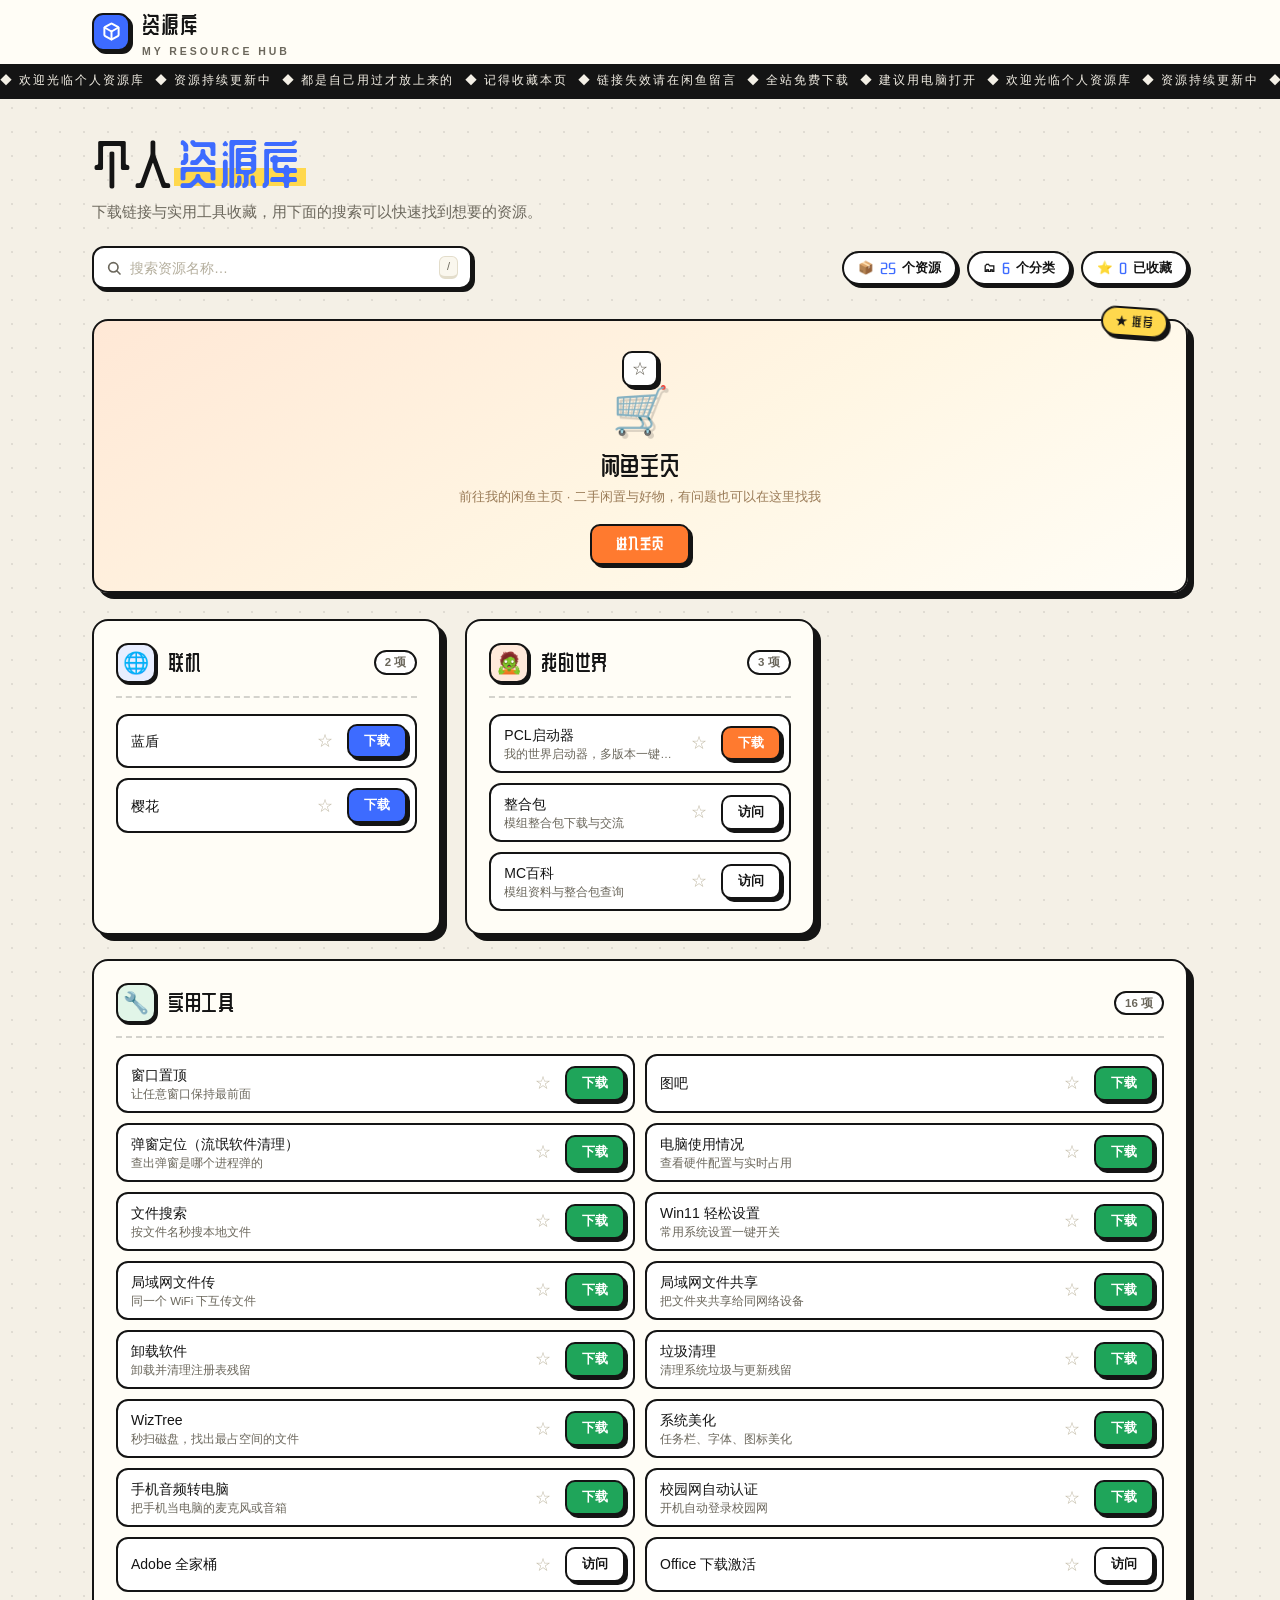
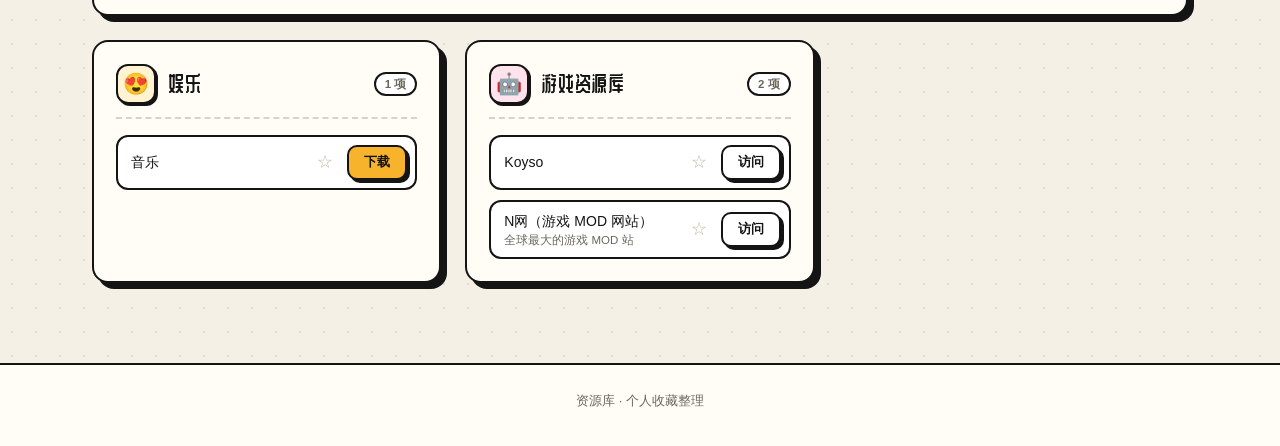
==== commit b5ebc7a1: "Add files via upload" ====
--- a/index.html
+++ b/index.html
@@ -104,8 +104,8 @@
   .chip b { font-family: var(--font-display); font-weight: 400; font-size: 16px; color: var(--accent); line-height: 1; }
 
   /* ===== Grids ===== */
-  .featured-grid { display: grid; gap: 24px; grid-template-columns: repeat(auto-fit, minmax(290px, 420px)); justify-content: center; margin-bottom: 26px; }
-  .cards-grid { display: grid; gap: 24px; grid-template-columns: repeat(auto-fit, minmax(330px, 1fr)); align-items: start; }
+  .featured-grid { display: grid; gap: 24px; grid-template-columns: repeat(auto-fit, minmax(290px, 1fr)); margin-bottom: 26px; }
+  .cards-grid { display: grid; gap: 24px; grid-template-columns: repeat(auto-fit, minmax(330px, 1fr)); }
   .featured-grid:empty, .cards-grid:empty { display: none; }
   .card--wide { grid-column: 1 / -1; }
   .card.is-hide { display: none; }
@@ -150,9 +150,11 @@
   }
   .res-star:hover { color: var(--ink); transform: scale(1.18); }
   .res-star.is-on { color: #F7B32B; }
+  .feat-actions { display: flex; align-items: center; justify-content: center; gap: 10px; margin-top: 16px; }
+  .feat-actions .feat-btn { margin-top: 0; }
   .feat-star {
-    position: absolute; top: 12px; left: 14px; width: 32px; height: 32px; color: #9C957F;
-    background: #fff; border: 2px solid var(--ink); box-shadow: 2px 2px 0 var(--ink);
+    width: 36px; height: 36px; color: var(--muted); border-radius: 10px;
+    background: #fff; border: 2px solid var(--ink); box-shadow: var(--shadow-sm);
   }
 
   /* ===== 我的常用（收藏 + 最近打开） ===== */
